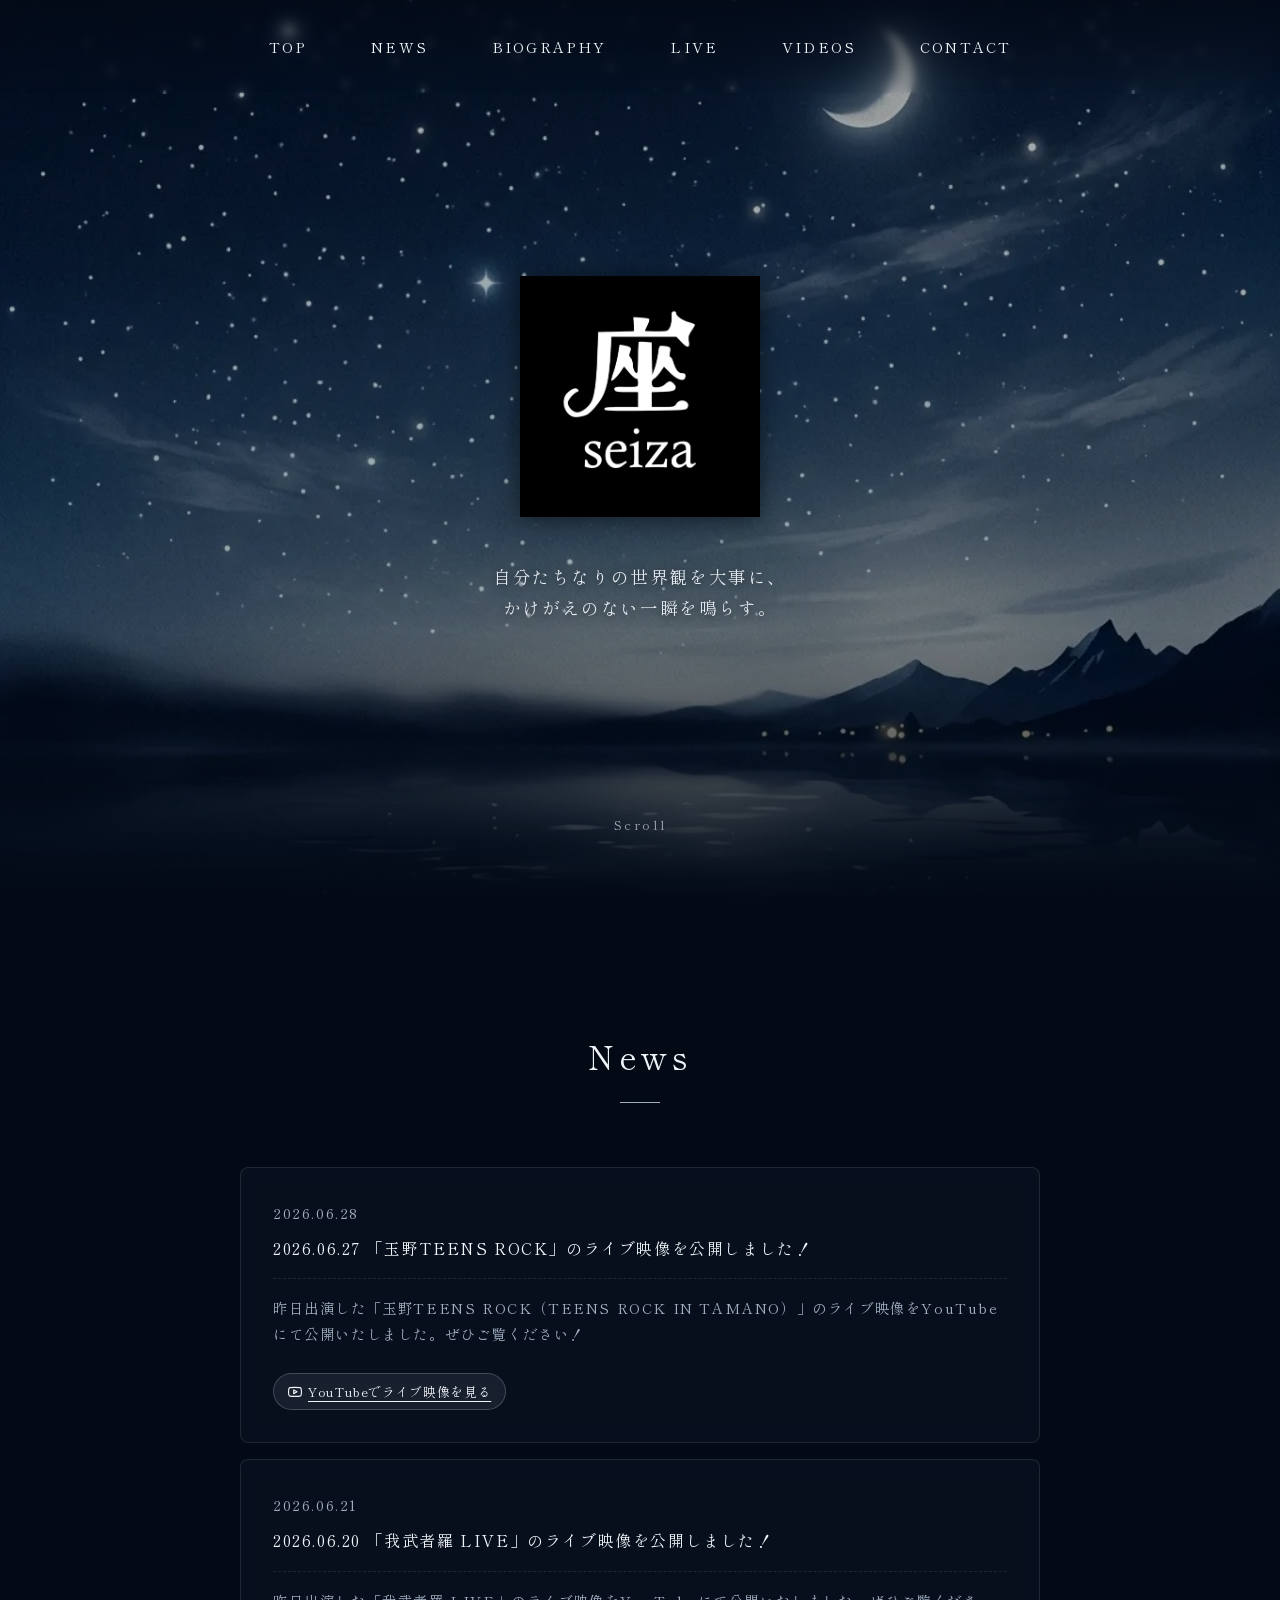
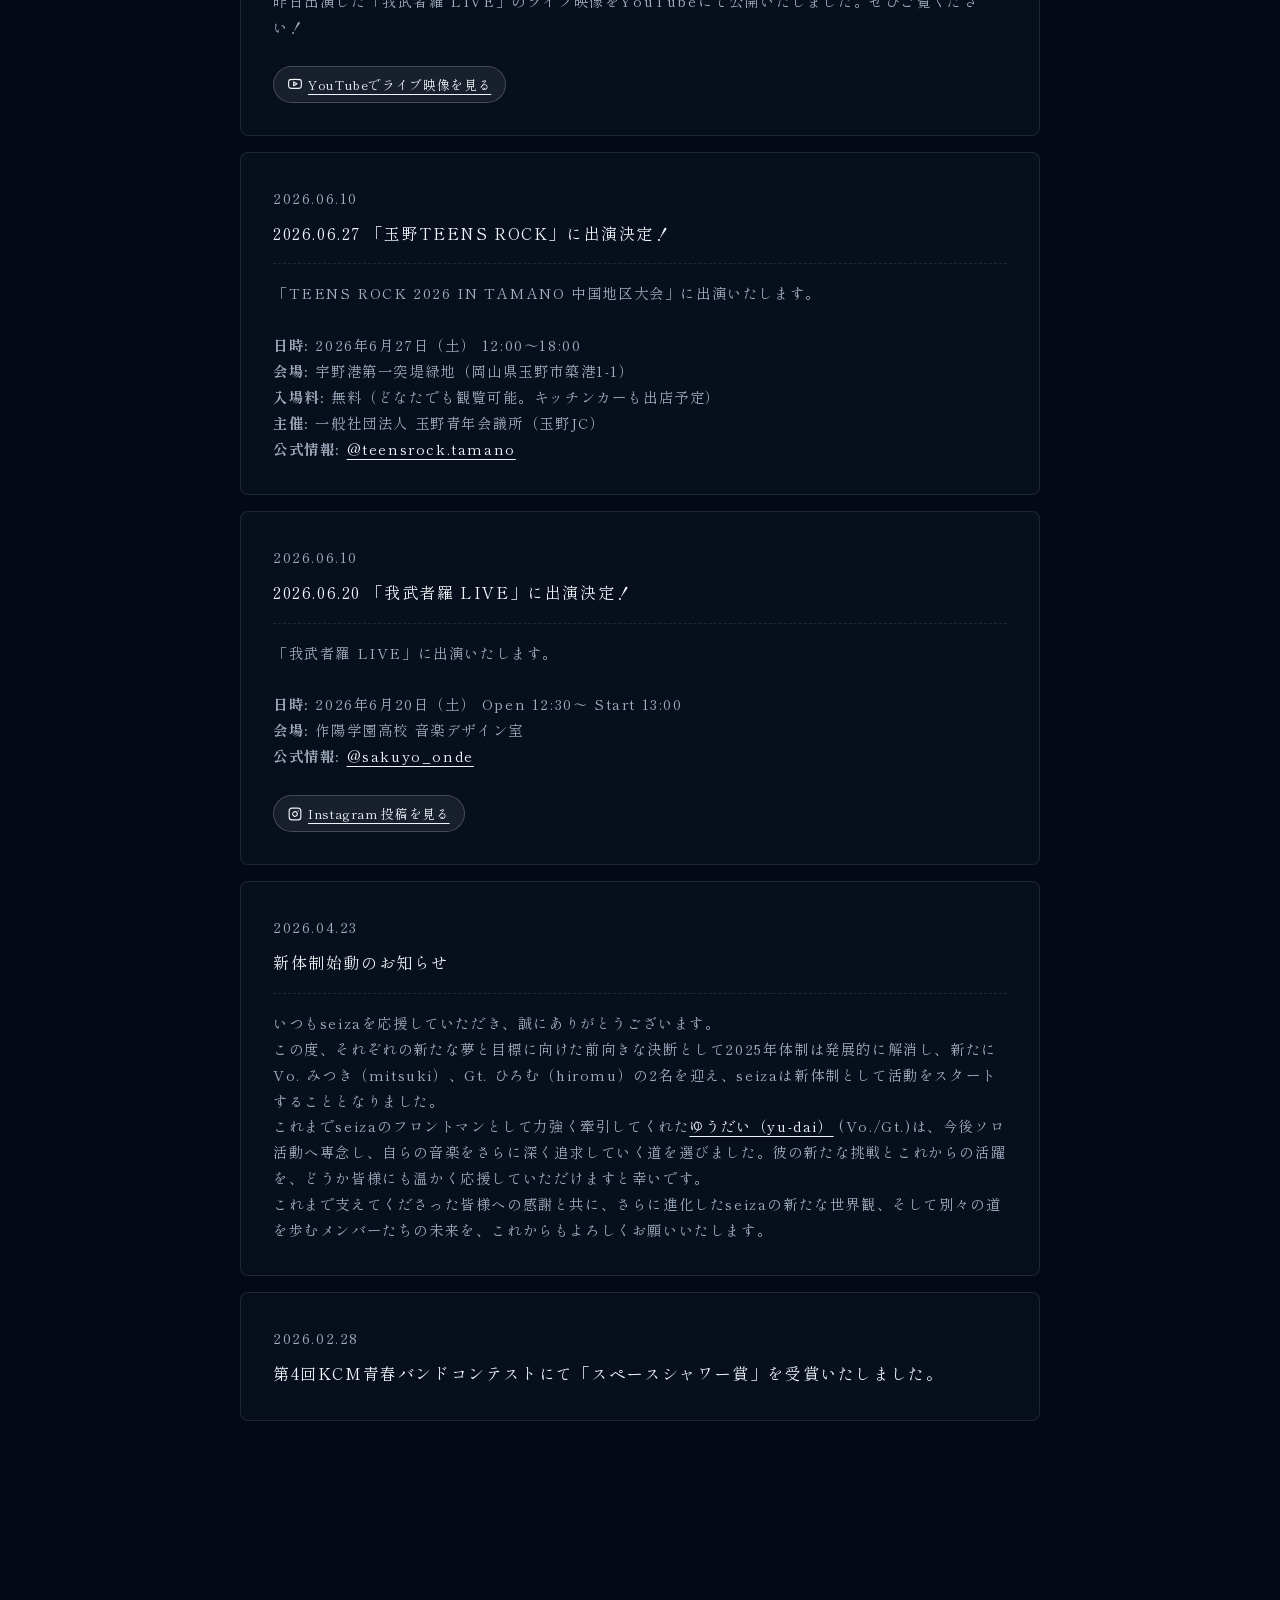
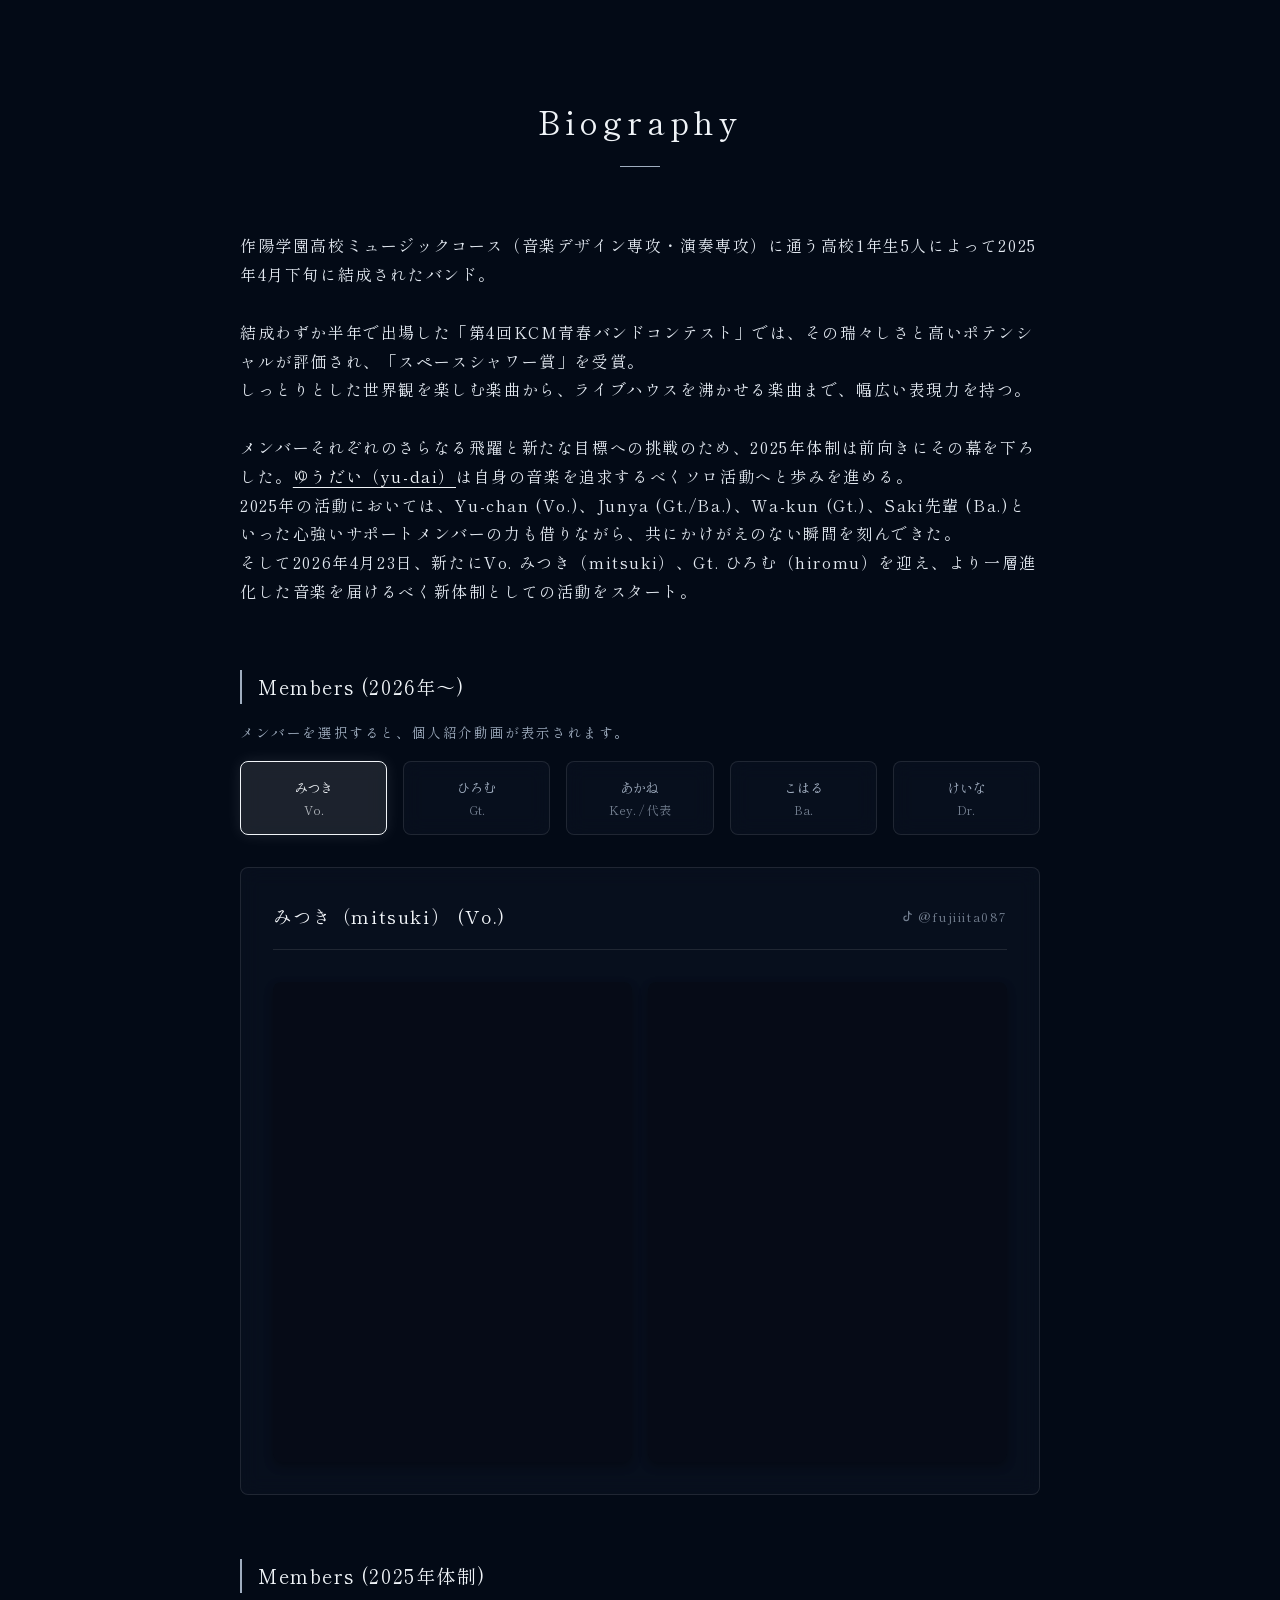
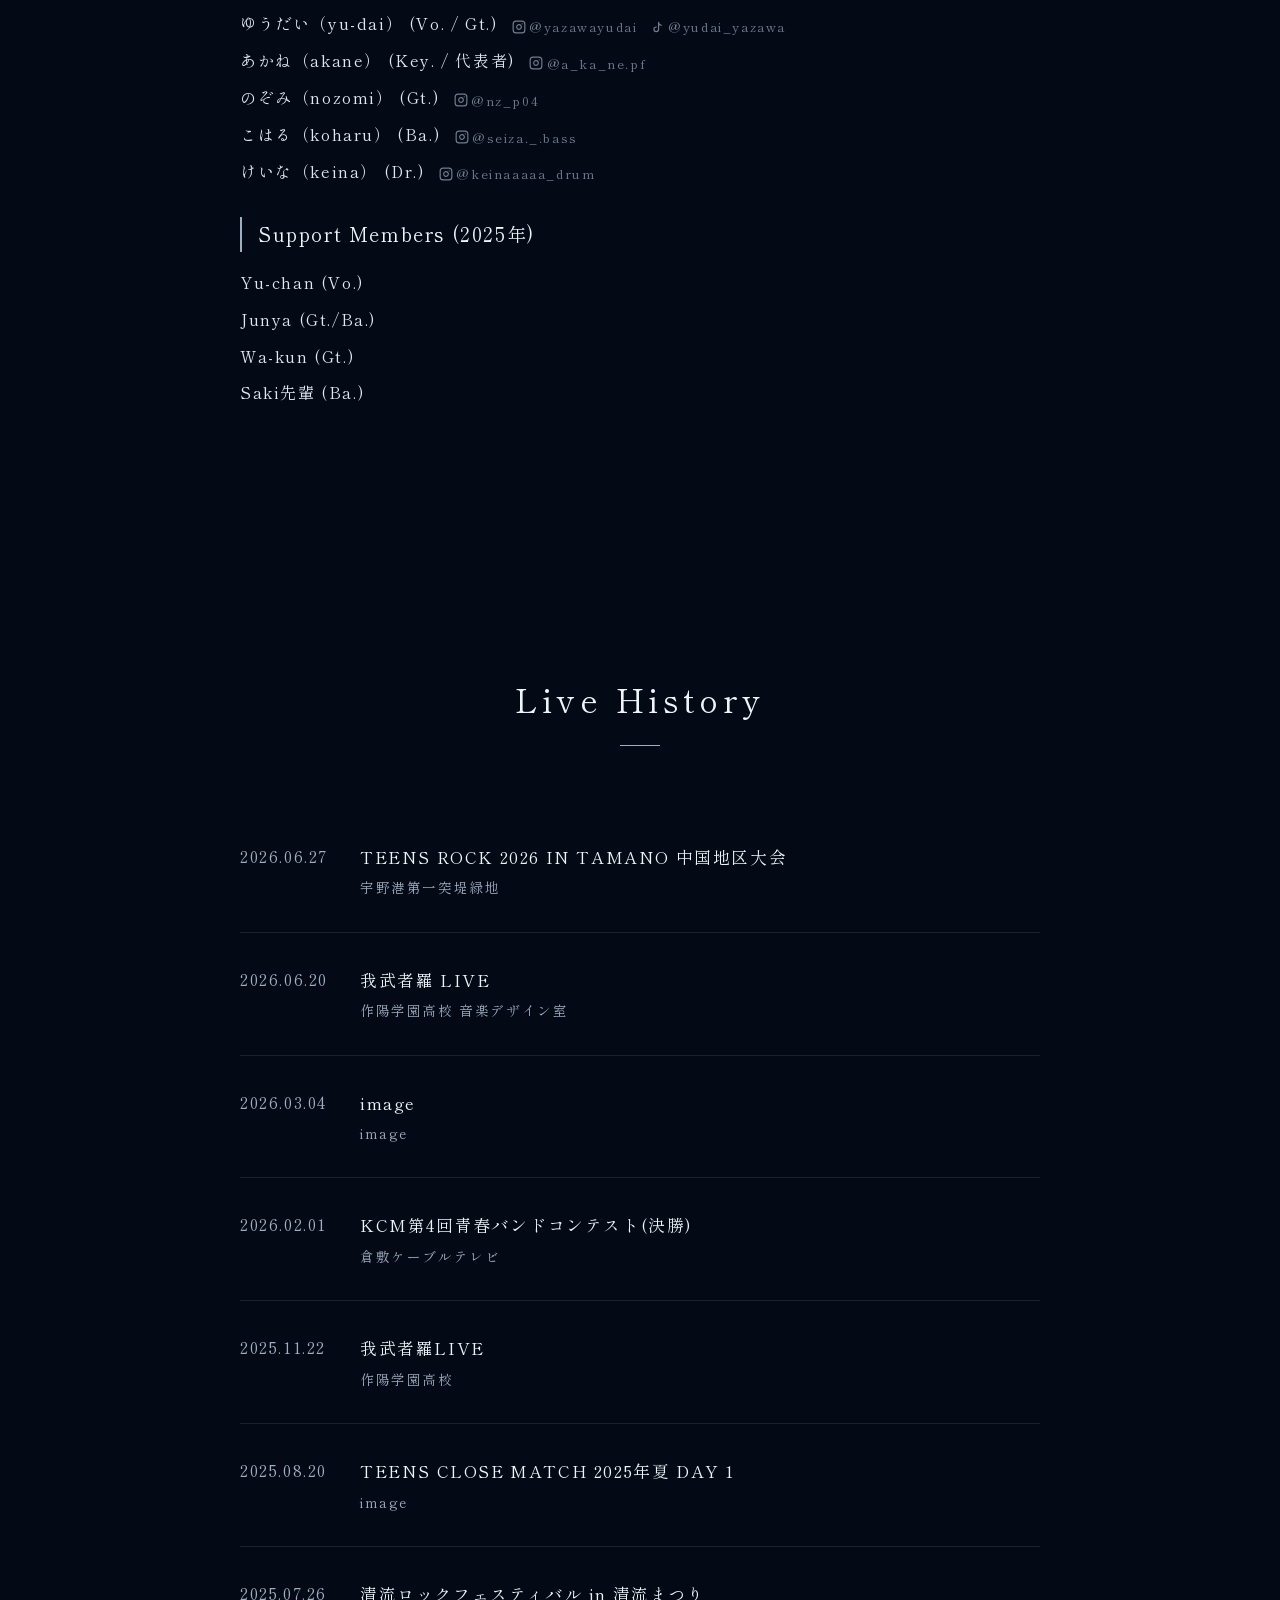
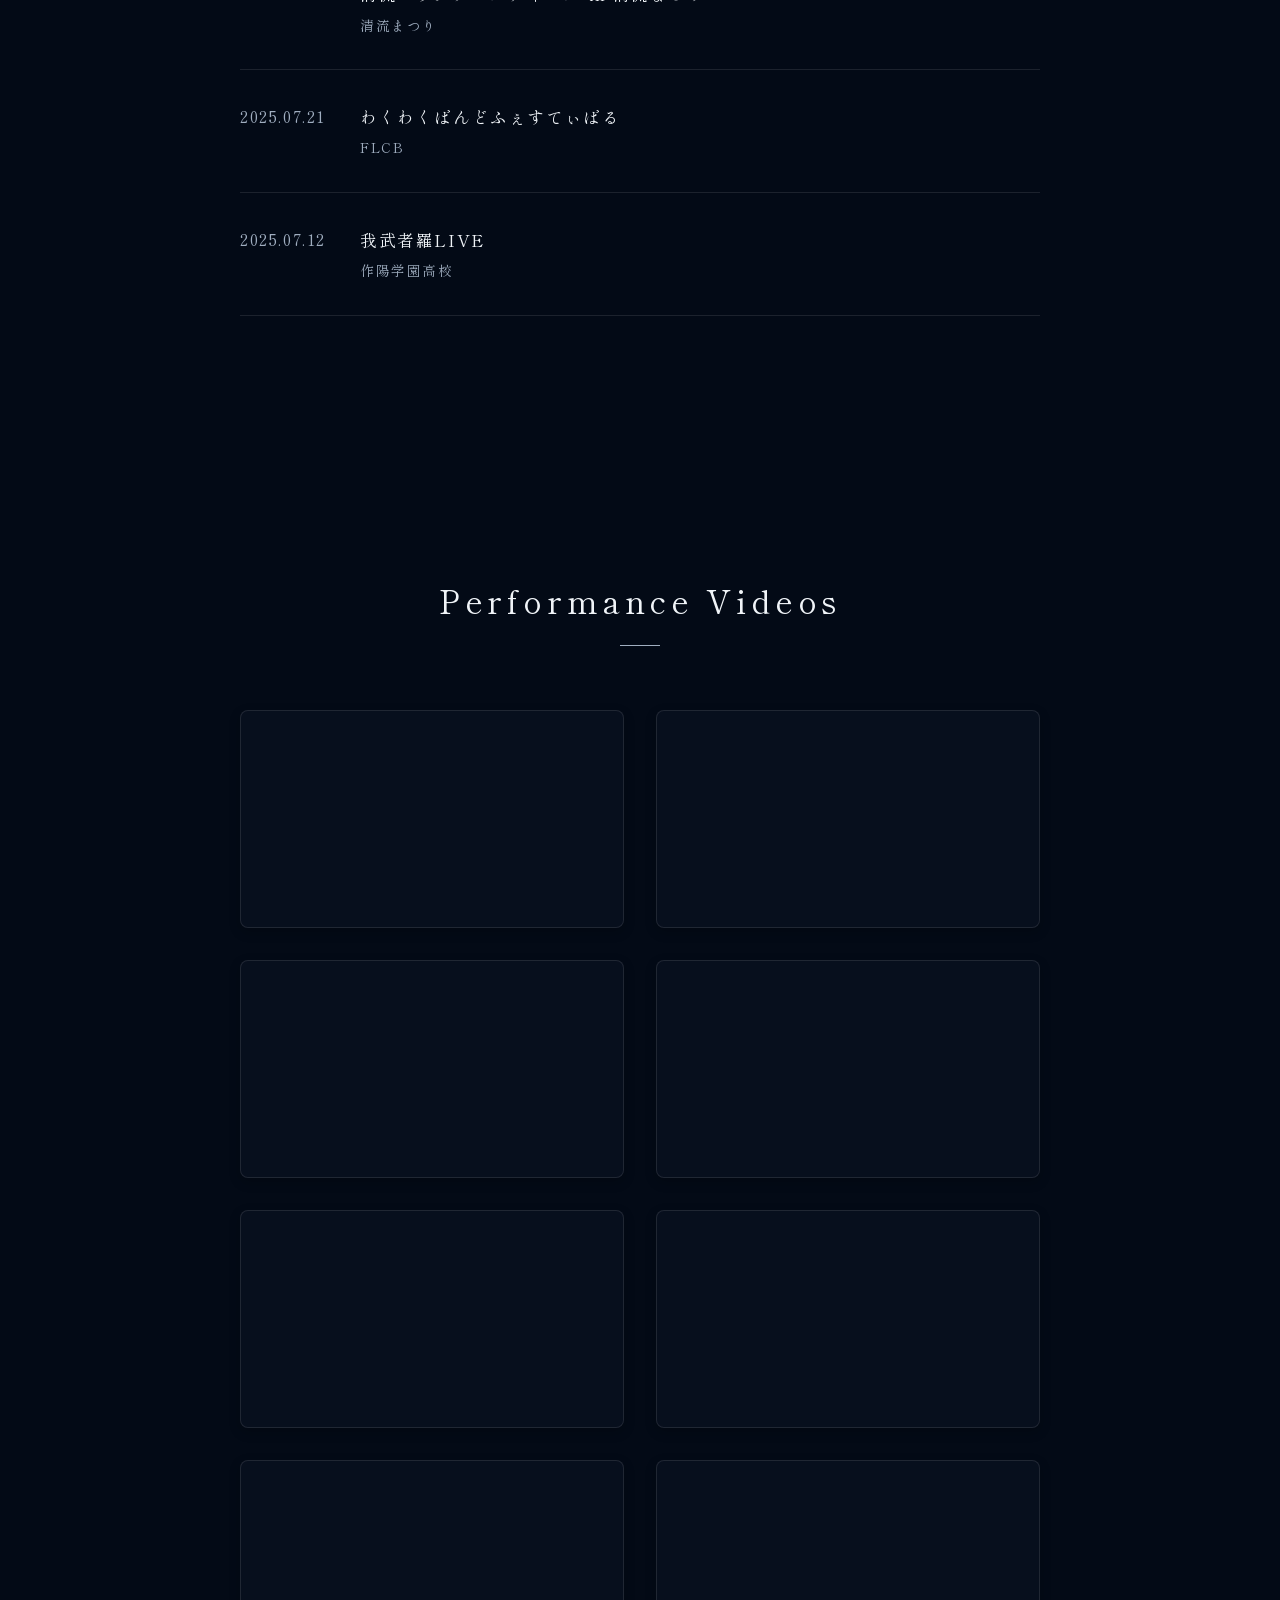
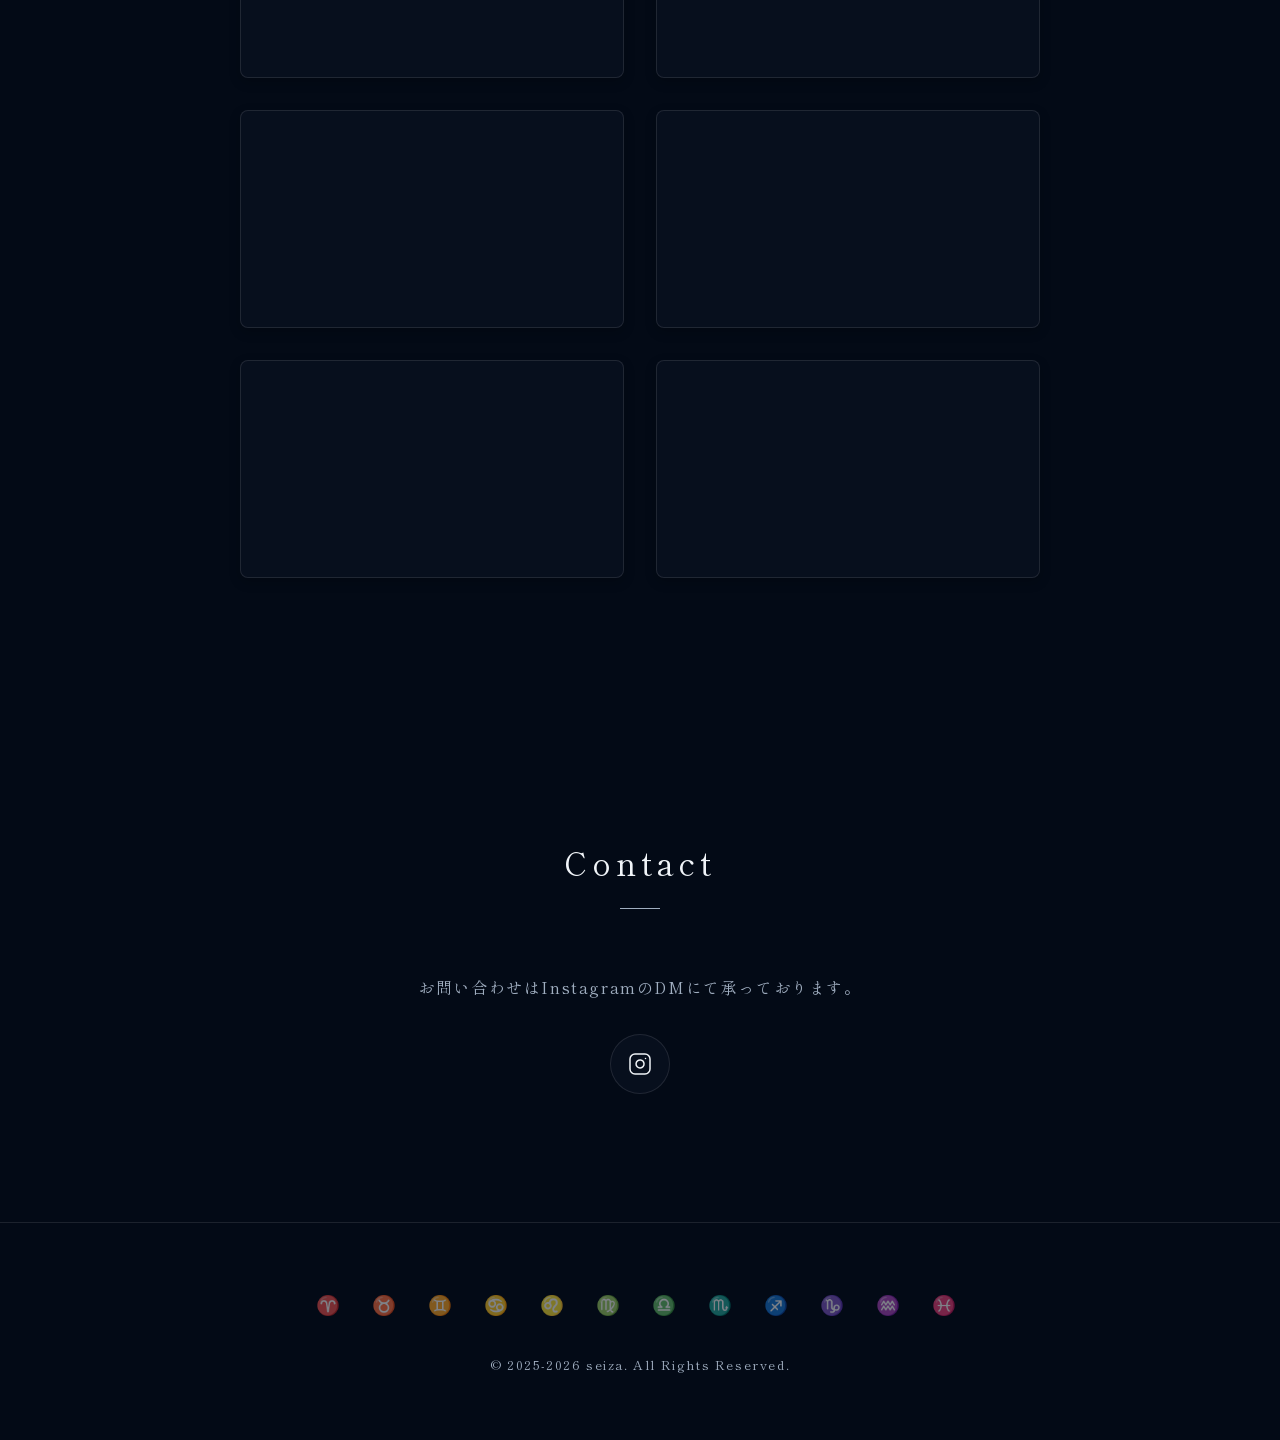
==== index.html @ b4247b39 "member video reduced from 3 to 2" ====
<!DOCTYPE html>
<html lang="ja">

<head>
    <meta charset="UTF-8">
    <meta name="viewport" content="width=device-width, initial-scale=1.0">
    <title>seiza Official Website</title>
    <meta name="description" content="インディーズバンド「seiza」のオフィシャルウェブサイト。「自分たちなりの世界観を大事に、かけがえのない一瞬を鳴らす。」">
    <link rel="canonical" href="https://seiza-official.pages.dev/">

    <!-- OGP -->
    <meta property="og:title" content="seiza Official Website">
    <meta property="og:description" content="インディーズバンド「seiza」のオフィシャルウェブサイト。「自分たちなりの世界観を大事に、かけがえのない一瞬を鳴らす。」">
    <meta property="og:image" content="https://seiza-official.pages.dev/logo.png">
    <meta property="og:url" content="https://seiza-official.pages.dev/">
    <meta property="og:type" content="website">
    <meta property="og:site_name" content="seiza Official Website">

    <!-- Twitter Card -->
    <meta name="twitter:card" content="summary_large_image">
    <meta name="twitter:title" content="seiza Official Website">
    <meta name="twitter:description" content="インディーズバンド「seiza」のオフィシャルウェブサイト。">
    <meta name="twitter:image" content="https://seiza-official.pages.dev/logo.png">

    <!-- Structured Data (JSON-LD) -->
    <script type="application/ld+json">
    {
      "@context": "https://schema.org",
      "@type": "MusicGroup",
      "name": "seiza",
      "description": "作陽学園高校ミュージックコースに通うメンバーによって結成されたバンド。瑞々しさと高いポテンシャルで「自分たちなりの世界観を大事に、かけがえのない一瞬を鳴らす。」",
      "url": "https://seiza-official.pages.dev/",
      "logo": "https://seiza-official.pages.dev/logo.png",
      "genre": ["J-Pop", "Rock"],
      "member": [
        { "@type": "OrganizationRole", "member": { "@type": "Person", "name": "森本 光稀", "sameAs": "https://www.tiktok.com/@fujiiita087" }, "roleName": "Vocals" },
        { "@type": "OrganizationRole", "member": { "@type": "Person", "name": "片山 大夢", "sameAs": ["https://www.instagram.com/hiromu_munmun/", "https://www.tiktok.com/@hiromu_katayama"] }, "roleName": "Guitar" },
        { "@type": "OrganizationRole", "member": { "@type": "Person", "name": "片岡 明音", "sameAs": "https://www.instagram.com/a_ka_ne.pf/" }, "roleName": "Keyboard / Leader" },
        { "@type": "OrganizationRole", "member": { "@type": "Person", "name": "藤岡 心温", "sameAs": "https://www.instagram.com/seiza._.bass/" }, "roleName": "Bass" },
        { "@type": "OrganizationRole", "member": { "@type": "Person", "name": "三村 蛍南", "sameAs": "https://www.instagram.com/keinaaaaa_drum/" }, "roleName": "Drums" }
      ],
      "sameAs": [
        "https://www.instagram.com/seiza._official/"
      ]
    }
    </script>

    <link rel="preconnect" href="https://fonts.googleapis.com">
    <link rel="preconnect" href="https://fonts.gstatic.com" crossorigin>
    <link href="https://fonts.googleapis.com/css2?family=Shippori+Mincho:wght@400;500;600&display=swap"
        rel="stylesheet">
    <link rel="stylesheet" href="style.css">
    <link rel="icon" href="logo.png" type="image/png">
</head>

<body>
    <div class="fixed-bg"></div>
    <header class="header">
        <nav>
            <ul>
                <li><a href="#top">Top</a></li>
                <li><a href="#news">News</a></li>
                <li><a href="#biography">Biography</a></li>
                <li><a href="#live">Live</a></li>
                <li><a href="#videos">Videos</a></li>
                <li><a href="#contact">Contact</a></li>
            </ul>
        </nav>
    </header>

    <main>
        <section id="top" class="hero">
            <div class="hero-bg"></div>
            <div class="hero-content fade-in">
                <h1>
                    <img src="logo.png" alt="seiza logo" class="logo-image">
                </h1>
                <p class="catchphrase">自分たちなりの世界観を大事に、<br>かけがえのない一瞬を鳴らす。</p>
            </div>
            <div class="scroll-indicator">Scroll</div>
        </section>

        <section id="news" class="section">
            <div class="container fade-in">
                <h2 class="section-title">News</h2>
                <ul class="news-list">
                    <li>
                        <time datetime="2026-06-28">2026.06.28</time>
                        <p>2026.06.27 「玉野TEENS ROCK」のライブ映像を公開しました！</p>
                        <div class="news-detail">
                            昨日出演した「玉野TEENS ROCK（TEENS ROCK IN TAMANO）」のライブ映像をYouTubeにて公開いたしました。ぜひご覧ください！<br><br>
                            <a href="https://www.youtube.com/watch?v=fxrosiUBxY8" target="_blank" rel="noopener noreferrer" class="yt-post-link">
                                <svg viewBox="0 0 24 24" fill="none" stroke="currentColor" stroke-width="2" stroke-linecap="round" stroke-linejoin="round" width="14" height="14"><path d="M22.54 6.42a2.78 2.78 0 0 0-1.94-2C18.88 4 12 4 12 4s-6.88 0-8.6.46a2.78 2.78 0 0 0-1.94 2A29 29 0 0 0 1 11.75a29 29 0 0 0 .46 5.33A2.78 2.78 0 0 0 3.4 19c1.72.46 8.6.46 8.6.46s6.88 0 8.6-.46a2.78 2.78 0 0 0 1.94-2 29 29 0 0 0 .46-5.25 29 29 0 0 0-.46-5.33z"></path><polygon points="9.75 15.02 15.5 11.75 9.75 8.48 9.75 15.02"></polygon></svg>
                                YouTubeでライブ映像を見る
                            </a>
                        </div>
                    </li>
                    <li>
                        <time datetime="2026-06-21">2026.06.21</time>
                        <p>2026.06.20 「我武者羅 LIVE」のライブ映像を公開しました！</p>
                        <div class="news-detail">
                            昨日出演した「我武者羅 LIVE」のライブ映像をYouTubeにて公開いたしました。ぜひご覧ください！<br><br>
                            <a href="https://www.youtube.com/watch?v=B4Ocl-1M-_4" target="_blank" rel="noopener noreferrer" class="yt-post-link">
                                <svg viewBox="0 0 24 24" fill="none" stroke="currentColor" stroke-width="2" stroke-linecap="round" stroke-linejoin="round" width="14" height="14"><path d="M22.54 6.42a2.78 2.78 0 0 0-1.94-2C18.88 4 12 4 12 4s-6.88 0-8.6.46a2.78 2.78 0 0 0-1.94 2A29 29 0 0 0 1 11.75a29 29 0 0 0 .46 5.33A2.78 2.78 0 0 0 3.4 19c1.72.46 8.6.46 8.6.46s6.88 0 8.6-.46a2.78 2.78 0 0 0 1.94-2 29 29 0 0 0 .46-5.25 29 29 0 0 0-.46-5.33z"></path><polygon points="9.75 15.02 15.5 11.75 9.75 8.48 9.75 15.02"></polygon></svg>
                                YouTubeでライブ映像を見る
                            </a>
                        </div>
                    </li>
                    <li>
                        <time datetime="2026-06-10">2026.06.10</time>
                        <p>2026.06.27 「玉野TEENS ROCK」に出演決定！</p>
                        <div class="news-detail">
                            「TEENS ROCK 2026 IN TAMANO 中国地区大会」に出演いたします。<br><br>
                            <strong>日時:</strong> 2026年6月27日（土） 12:00～18:00<br>
                            <strong>会場:</strong> 宇野港第一突堤緑地（岡山県玉野市築港1-1）<br>
                            <strong>入場料:</strong> 無料（どなたでも観覧可能。キッチンカーも出店予定）<br>
                            <strong>主催:</strong> 一般社団法人 玉野青年会議所（玉野JC）<br>
                            <strong>公式情報:</strong> <a href="https://www.instagram.com/teensrock.tamano/" target="_blank" rel="noopener noreferrer">@teensrock.tamano</a>
                        </div>
                    </li>
                    <li>
                        <time datetime="2026-06-10">2026.06.10</time>
                        <p>2026.06.20 「我武者羅 LIVE」に出演決定！</p>
                        <div class="news-detail">
                            「我武者羅 LIVE」に出演いたします。<br><br>
                            <strong>日時:</strong> 2026年6月20日（土） Open 12:30〜 Start 13:00<br>
                            <strong>会場:</strong> 作陽学園高校 音楽デザイン室<br>
                            <strong>公式情報:</strong> <a href="https://www.instagram.com/p/DZlZrZUEoRq/?utm_source=ig_web_copy_link&igsh=MzRlODBiNWFlZA==" target="_blank" rel="noopener noreferrer">@sakuyo_onde</a><br><br>
                            <a href="https://www.instagram.com/p/DZlZrZUEoRq/?utm_source=ig_web_copy_link&igsh=MzRlODBiNWFlZA==" target="_blank" rel="noopener noreferrer" class="ig-post-link">
                                <svg viewBox="0 0 24 24" fill="none" stroke="currentColor" stroke-width="2" stroke-linecap="round" stroke-linejoin="round" width="14" height="14"><rect x="2" y="2" width="20" height="20" rx="5" ry="5"></rect><path d="M16 11.37A4 4 0 1 1 12.63 8 4 4 0 0 1 16 11.37z"></path><line x1="17.5" y1="6.5" x2="17.51" y2="6.5"></line></svg>
                                Instagram 投稿を見る
                            </a>
                        </div>
                    </li>
                    <li>
                        <time datetime="2026-04-23">2026.04.23</time>
                        <p>新体制始動のお知らせ</p>
                        <div class="news-detail">
                            いつもseizaを応援していただき、誠にありがとうございます。<br>
                            この度、それぞれの新たな夢と目標に向けた前向きな決断として2025年体制は発展的に解消し、新たにVo. みつき（mitsuki）、Gt.
                            ひろむ（hiromu）の2名を迎え、seizaは新体制として活動をスタートすることとなりました。<br>
                            これまでseizaのフロントマンとして力強く牽引してくれた<a href="https://www.instagram.com/yazawayudai/" target="_blank" rel="noopener noreferrer">ゆうだい（yu-dai）</a>
                            (Vo./Gt.)は、今後ソロ活動へ専念し、自らの音楽をさらに深く追求していく道を選びました。彼の新たな挑戦とこれからの活躍を、どうか皆様にも温かく応援していただけますと幸いです。<br>
                            これまで支えてくださった皆様への感謝と共に、さらに進化したseizaの新たな世界観、そして別々の道を歩むメンバーたちの未来を、これからもよろしくお願いいたします。
                        </div>
                    </li>
                    <li>
                        <time datetime="2026-02-28">2026.02.28</time>
                        <p>第4回KCM青春バンドコンテストにて「スペースシャワー賞」を受賞いたしました。</p>
                    </li>
                </ul>
            </div>
        </section>

        <section id="biography" class="section">
            <div class="container fade-in">
                <h2 class="section-title">Biography</h2>
                <div class="bio-content">
                    <p>
                        作陽学園高校ミュージックコース（音楽デザイン専攻・演奏専攻）に通う高校1年生5人によって2025年4月下旬に結成されたバンド。<br><br>
                        結成わずか半年で出場した「第4回KCM青春バンドコンテスト」では、その瑞々しさと高いポテンシャルが評価され、「スペースシャワー賞」を受賞。<br>
                        しっとりとした世界観を楽しむ楽曲から、ライブハウスを沸かせる楽曲まで、幅広い表現力を持つ。<br><br>
                        メンバーそれぞれのさらなる飛躍と新たな目標への挑戦のため、2025年体制は前向きにその幕を下ろした。<a href="https://www.instagram.com/yazawayudai/" target="_blank" rel="noopener noreferrer">ゆうだい（yu-dai）</a>は自身の音楽を追求するべくソロ活動へと歩みを進める。<br>
                        2025年の活動においては、Yu-chan (Vo.)、Junya (Gt./Ba.)、Wa-kun (Gt.)、Saki先輩
                        (Ba.)といった心強いサポートメンバーの力も借りながら、共にかけがえのない瞬間を刻んできた。<br>
                        そして2026年4月23日、新たにVo. みつき（mitsuki）、Gt. ひろむ（hiromu）を迎え、より一層進化した音楽を届けるべく新体制としての活動をスタート。
                    </p>

                    <h3 class="members-title">Members (2026年〜)</h3>
                    <p style="font-size: 0.85rem; color: var(--color-text-muted); margin-bottom: var(--spacing-sm);">メンバーを選択すると、個人紹介動画が表示されます。</p>
                    
                    <!-- メンバー選択タブ -->
                    <div class="members-tabs">
                        <button class="member-tab-btn active" data-member="mitsuki">
                            みつき
                            <span class="part">Vo.</span>
                        </button>
                        <button class="member-tab-btn" data-member="hiromu">
                            ひろむ
                            <span class="part">Gt.</span>
                        </button>
                        <button class="member-tab-btn" data-member="akane">
                            あかね
                            <span class="part">Key. / 代表</span>
                        </button>
                        <button class="member-tab-btn" data-member="koharu">
                            こはる
                            <span class="part">Ba.</span>
                        </button>
                        <button class="member-tab-btn" data-member="keina">
                            けいな
                            <span class="part">Dr.</span>
                        </button>
                    </div>

                    <!-- メンバー詳細・動画表示エリア -->
                    <div class="member-panes">
                        <!-- みつき (Vo.) -->
                        <div class="member-pane active" id="pane-mitsuki">
                            <div class="member-pane-header">
                                <span class="member-pane-title">みつき（mitsuki） (Vo.)</span>
                                <a href="https://www.tiktok.com/@fujiiita087" target="_blank" rel="noopener noreferrer" class="member-sns"><svg viewBox="0 0 24 24" fill="none" stroke="currentColor" stroke-width="2" stroke-linecap="round" stroke-linejoin="round"><path d="M9 12a4 4 0 1 0 4 4V4a5 5 0 0 0 5 5"></path></svg>@fujiiita087</a>
                            </div>
                            <div class="instagram-videos-grid">
                                <div class="instagram-video-item">
                                    <iframe src="https://www.tiktok.com/embed/v2/7630766469126573332" scrolling="no" allowtransparency="true" allowfullscreen="true" frameborder="0"></iframe>
                                </div>
                                <div class="instagram-video-item">
                                    <iframe src="https://www.tiktok.com/embed/v2/7629682443834051860" scrolling="no" allowtransparency="true" allowfullscreen="true" frameborder="0"></iframe>
                                </div>

                            </div>
                        </div>

                        <!-- ひろむ (Gt.) -->
                        <div class="member-pane" id="pane-hiromu">
                            <div class="member-pane-header">
                                <span class="member-pane-title">ひろむ（hiromu） (Gt.)</span>
                                <div>
                                    <a href="https://www.instagram.com/hiromu_munmun/" target="_blank" rel="noopener noreferrer" class="member-sns"><svg viewBox="0 0 24 24" fill="none" stroke="currentColor" stroke-width="2" stroke-linecap="round" stroke-linejoin="round"><rect x="2" y="2" width="20" height="20" rx="5" ry="5"></rect><path d="M16 11.37A4 4 0 1 1 12.63 8 4 4 0 0 1 16 11.37z"></path><line x1="17.5" y1="6.5" x2="17.51" y2="6.5"></line></svg>@hiromu_munmun</a>
                                    <a href="https://www.tiktok.com/@hiromu_katayama" target="_blank" rel="noopener noreferrer" class="member-sns"><svg viewBox="0 0 24 24" fill="none" stroke="currentColor" stroke-width="2" stroke-linecap="round" stroke-linejoin="round"><path d="M9 12a4 4 0 1 0 4 4V4a5 5 0 0 0 5 5"></path></svg>@hiromu_katayama</a>
                                </div>
                            </div>
                            <div class="instagram-videos-grid">
                                <div class="instagram-video-item">
                                    <iframe src="about:blank" data-src="https://www.tiktok.com/embed/v2/7648530989509070101" scrolling="no" allowtransparency="true" allowfullscreen="true" frameborder="0"></iframe>
                                </div>
                                <div class="instagram-video-item">
                                    <iframe src="about:blank" data-src="https://www.tiktok.com/embed/v2/7636762231572548885" scrolling="no" allowtransparency="true" allowfullscreen="true" frameborder="0"></iframe>
                                </div>

                            </div>
                        </div>

                        <!-- あかね (Key.) -->
                        <div class="member-pane" id="pane-akane">
                            <div class="member-pane-header">
                                <span class="member-pane-title">あかね（akane） (Key. / 代表者)</span>
                                <a href="https://www.instagram.com/a_ka_ne.pf/" target="_blank" rel="noopener noreferrer" class="member-sns"><svg viewBox="0 0 24 24" fill="none" stroke="currentColor" stroke-width="2" stroke-linecap="round" stroke-linejoin="round"><rect x="2" y="2" width="20" height="20" rx="5" ry="5"></rect><path d="M16 11.37A4 4 0 1 1 12.63 8 4 4 0 0 1 16 11.37z"></path><line x1="17.5" y1="6.5" x2="17.51" y2="6.5"></line></svg>@a_ka_ne.pf</a>
                            </div>
                            <div class="instagram-videos-grid">
                                <div class="instagram-video-item">
                                    <iframe src="about:blank" data-src="https://www.instagram.com/p/DXrUnLBklBH/embed/" scrolling="no" allowtransparency="true" allowfullscreen="true" frameborder="0"></iframe>
                                </div>
                                <div class="instagram-video-item">
                                    <iframe src="about:blank" data-src="https://www.instagram.com/p/DXc4bnuEmgg/embed/" scrolling="no" allowtransparency="true" allowfullscreen="true" frameborder="0"></iframe>
                                </div>

                            </div>
                        </div>

                        <!-- こはる (Ba.) -->
                        <div class="member-pane" id="pane-koharu">
                            <div class="member-pane-header">
                                <span class="member-pane-title">こはる（koharu） (Ba.)</span>
                                <a href="https://www.instagram.com/seiza._.bass/" target="_blank" rel="noopener noreferrer" class="member-sns"><svg viewBox="0 0 24 24" fill="none" stroke="currentColor" stroke-width="2" stroke-linecap="round" stroke-linejoin="round"><rect x="2" y="2" width="20" height="20" rx="5" ry="5"></rect><path d="M16 11.37A4 4 0 1 1 12.63 8 4 4 0 0 1 16 11.37z"></path><line x1="17.5" y1="6.5" x2="17.51" y2="6.5"></line></svg>@seiza._.bass</a>
                            </div>
                            <div class="instagram-videos-grid">
                                <div class="instagram-video-item">
                                    <iframe src="about:blank" data-src="https://www.instagram.com/p/DX6q9kMSpL5/embed/" scrolling="no" allowtransparency="true" allowfullscreen="true" frameborder="0"></iframe>
                                </div>
                                <div class="instagram-video-item">
                                    <iframe src="about:blank" data-src="https://www.instagram.com/p/DT2YO3AkuHM/embed/" scrolling="no" allowtransparency="true" allowfullscreen="true" frameborder="0"></iframe>
                                </div>

                            </div>
                        </div>

                        <!-- けいな (Dr.) -->
                        <div class="member-pane" id="pane-keina">
                            <div class="member-pane-header">
                                <span class="member-pane-title">けいな（keina） (Dr.)</span>
                                <a href="https://www.instagram.com/keinaaaaa_drum/" target="_blank" rel="noopener noreferrer" class="member-sns"><svg viewBox="0 0 24 24" fill="none" stroke="currentColor" stroke-width="2" stroke-linecap="round" stroke-linejoin="round"><rect x="2" y="2" width="20" height="20" rx="5" ry="5"></rect><path d="M16 11.37A4 4 0 1 1 12.63 8 4 4 0 0 1 16 11.37z"></path><line x1="17.5" y1="6.5" x2="17.51" y2="6.5"></line></svg>@keinaaaaa_drum</a>
                            </div>
                            <div class="instagram-videos-grid">
                                <div class="instagram-video-item">
                                    <iframe src="about:blank" data-src="https://www.instagram.com/p/DQB7m_Ck1xt/embed/" scrolling="no" allowtransparency="true" allowfullscreen="true" frameborder="0"></iframe>
                                </div>
                            </div>
                        </div>
                    </div>

                    <h3 class="members-title" style="margin-top: 2rem;">Members (2025年体制)</h3>
                    <ul class="members-list">
                        <li>ゆうだい（yu-dai） (Vo. / Gt.) <a href="https://www.instagram.com/yazawayudai/" target="_blank" rel="noopener noreferrer" class="member-sns"><svg viewBox="0 0 24 24" fill="none" stroke="currentColor" stroke-width="2" stroke-linecap="round" stroke-linejoin="round"><rect x="2" y="2" width="20" height="20" rx="5" ry="5"></rect><path d="M16 11.37A4 4 0 1 1 12.63 8 4 4 0 0 1 16 11.37z"></path><line x1="17.5" y1="6.5" x2="17.51" y2="6.5"></line></svg>@yazawayudai</a> <a href="https://www.tiktok.com/@yudai_yazawa" target="_blank" rel="noopener noreferrer" class="member-sns"><svg viewBox="0 0 24 24" fill="none" stroke="currentColor" stroke-width="2" stroke-linecap="round" stroke-linejoin="round"><path d="M9 12a4 4 0 1 0 4 4V4a5 5 0 0 0 5 5"></path></svg>@yudai_yazawa</a></li>
                        <li>あかね（akane） (Key. / 代表者) <a href="https://www.instagram.com/a_ka_ne.pf/" target="_blank" rel="noopener noreferrer" class="member-sns"><svg viewBox="0 0 24 24" fill="none" stroke="currentColor" stroke-width="2" stroke-linecap="round" stroke-linejoin="round"><rect x="2" y="2" width="20" height="20" rx="5" ry="5"></rect><path d="M16 11.37A4 4 0 1 1 12.63 8 4 4 0 0 1 16 11.37z"></path><line x1="17.5" y1="6.5" x2="17.51" y2="6.5"></line></svg>@a_ka_ne.pf</a></li>
                        <li>のぞみ（nozomi） (Gt.) <a href="https://www.instagram.com/nz_p04/" target="_blank" rel="noopener noreferrer" class="member-sns"><svg viewBox="0 0 24 24" fill="none" stroke="currentColor" stroke-width="2" stroke-linecap="round" stroke-linejoin="round"><rect x="2" y="2" width="20" height="20" rx="5" ry="5"></rect><path d="M16 11.37A4 4 0 1 1 12.63 8 4 4 0 0 1 16 11.37z"></path><line x1="17.5" y1="6.5" x2="17.51" y2="6.5"></line></svg>@nz_p04</a></li>
                        <li>こはる（koharu） (Ba.) <a href="https://www.instagram.com/seiza._.bass/" target="_blank" rel="noopener noreferrer" class="member-sns"><svg viewBox="0 0 24 24" fill="none" stroke="currentColor" stroke-width="2" stroke-linecap="round" stroke-linejoin="round"><rect x="2" y="2" width="20" height="20" rx="5" ry="5"></rect><path d="M16 11.37A4 4 0 1 1 12.63 8 4 4 0 0 1 16 11.37z"></path><line x1="17.5" y1="6.5" x2="17.51" y2="6.5"></line></svg>@seiza._.bass</a></li>
                        <li>けいな（keina） (Dr.) <a href="https://www.instagram.com/keinaaaaa_drum/" target="_blank" rel="noopener noreferrer" class="member-sns"><svg viewBox="0 0 24 24" fill="none" stroke="currentColor" stroke-width="2" stroke-linecap="round" stroke-linejoin="round"><rect x="2" y="2" width="20" height="20" rx="5" ry="5"></rect><path d="M16 11.37A4 4 0 1 1 12.63 8 4 4 0 0 1 16 11.37z"></path><line x1="17.5" y1="6.5" x2="17.51" y2="6.5"></line></svg>@keinaaaaa_drum</a></li>
                    </ul>

                    <h3 class="members-title" style="margin-top: 2rem;">Support Members (2025年)</h3>
                    <ul class="members-list">
                        <li>Yu-chan (Vo.)</li>
                        <li>Junya (Gt./Ba.)</li>
                        <li>Wa-kun (Gt.)</li>
                        <li>Saki先輩 (Ba.)</li>
                    </ul>
                </div>
            </div>
        </section>

        <section id="live" class="section">
            <div class="container fade-in">
                <h2 class="section-title">Live History</h2>
                <ul class="live-list">
                    <li>
                        <div class="live-date">2026.06.27</div>
                        <div class="live-info">
                            <div class="live-title">TEENS ROCK 2026 IN TAMANO 中国地区大会</div>
                            <div class="live-description">宇野港第一突堤緑地</div>
                        </div>
                    </li>
                    <li>
                        <div class="live-date">2026.06.20</div>
                        <div class="live-info">
                            <div class="live-title">我武者羅 LIVE</div>
                            <div class="live-description">作陽学園高校 音楽デザイン室</div>
                        </div>
                    </li>
                    <li>
                        <div class="live-date">2026.03.04</div>
                        <div class="live-info">
                            <div class="live-title">image</div>
                            <div class="live-description">image</div>
                        </div>
                    </li>
                    <li>
                        <div class="live-date">2026.02.01</div>
                        <div class="live-info">
                            <div class="live-title">KCM第4回青春バンドコンテスト(決勝)</div>
                            <div class="live-description">倉敷ケーブルテレビ</div>
                        </div>
                    </li>
                    <li>
                        <div class="live-date">2025.11.22</div>
                        <div class="live-info">
                            <div class="live-title">我武者羅LIVE</div>
                            <div class="live-description">作陽学園高校</div>
                        </div>
                    </li>
                    <li>
                        <div class="live-date">2025.08.20</div>
                        <div class="live-info">
                            <div class="live-title">TEENS CLOSE MATCH 2025年夏 DAY 1</div>
                            <div class="live-description">image</div>
                        </div>
                    </li>
                    <li>
                        <div class="live-date">2025.07.26</div>
                        <div class="live-info">
                            <div class="live-title">清流ロックフェスティバル in 清流まつり</div>
                            <div class="live-description">清流まつり</div>
                        </div>
                    </li>
                    <li>
                        <div class="live-date">2025.07.21</div>
                        <div class="live-info">
                            <div class="live-title">わくわくばんどふぇすてぃばる</div>
                            <div class="live-description">FLCB</div>
                        </div>
                    </li>
                    <li>
                        <div class="live-date">2025.07.12</div>
                        <div class="live-info">
                            <div class="live-title">我武者羅LIVE</div>
                            <div class="live-description">作陽学園高校</div>
                        </div>
                    </li>
                </ul>
            </div>
        </section>

        <section id="videos" class="section">
            <div class="container fade-in">
                <h2 class="section-title">Performance Videos</h2>
                <div class="video-grid">
                    <div class="video-wrapper"><iframe src="https://www.youtube.com/embed/fxrosiUBxY8"
                            title="YouTube video player" frameborder="0"
                            allow="accelerometer; autoplay; clipboard-write; encrypted-media; gyroscope; picture-in-picture; web-share"
                            allowfullscreen></iframe></div>
                    <div class="video-wrapper"><iframe src="https://www.youtube.com/embed/B4Ocl-1M-_4"
                            title="YouTube video player" frameborder="0"
                            allow="accelerometer; autoplay; clipboard-write; encrypted-media; gyroscope; picture-in-picture; web-share"
                            allowfullscreen></iframe></div>
                    <div class="video-wrapper"><iframe src="https://www.youtube.com/embed/lWPsFKqdSz4"
                            title="YouTube video player" frameborder="0"
                            allow="accelerometer; autoplay; clipboard-write; encrypted-media; gyroscope; picture-in-picture; web-share"
                            allowfullscreen></iframe></div>
                    <div class="video-wrapper"><iframe src="https://www.youtube.com/embed/8JQwOiUO1Ys"
                            title="YouTube video player" frameborder="0"
                            allow="accelerometer; autoplay; clipboard-write; encrypted-media; gyroscope; picture-in-picture; web-share"
                            allowfullscreen></iframe></div>
                    <div class="video-wrapper"><iframe src="https://www.youtube.com/embed/Flq7sFA3u4E"
                            title="YouTube video player" frameborder="0"
                            allow="accelerometer; autoplay; clipboard-write; encrypted-media; gyroscope; picture-in-picture; web-share"
                            allowfullscreen></iframe></div>
                    <div class="video-wrapper"><iframe src="https://www.youtube.com/embed/7QaFYSrmAPQ"
                            title="YouTube video player" frameborder="0"
                            allow="accelerometer; autoplay; clipboard-write; encrypted-media; gyroscope; picture-in-picture; web-share"
                            allowfullscreen></iframe></div>
                    <div class="video-wrapper"><iframe src="https://www.youtube.com/embed/iz98Ai_HLBA"
                            title="YouTube video player" frameborder="0"
                            allow="accelerometer; autoplay; clipboard-write; encrypted-media; gyroscope; picture-in-picture; web-share"
                            allowfullscreen></iframe></div>
                    <div class="video-wrapper"><iframe src="https://www.youtube.com/embed/VIWcD3iXuMU"
                            title="YouTube video player" frameborder="0"
                            allow="accelerometer; autoplay; clipboard-write; encrypted-media; gyroscope; picture-in-picture; web-share"
                            allowfullscreen></iframe></div>
                    <div class="video-wrapper"><iframe src="https://www.youtube.com/embed/URrYErilSCw"
                            title="YouTube video player" frameborder="0"
                            allow="accelerometer; autoplay; clipboard-write; encrypted-media; gyroscope; picture-in-picture; web-share"
                            allowfullscreen></iframe></div>
                    <div class="video-wrapper"><iframe src="https://www.youtube.com/embed/-nda8E3nIoE"
                            title="YouTube video player" frameborder="0"
                            allow="accelerometer; autoplay; clipboard-write; encrypted-media; gyroscope; picture-in-picture; web-share"
                            allowfullscreen></iframe></div>
                    <div class="video-wrapper"><iframe src="https://www.youtube.com/embed/l7RstTTERI0"
                            title="YouTube video player" frameborder="0"
                            allow="accelerometer; autoplay; clipboard-write; encrypted-media; gyroscope; picture-in-picture; web-share"
                            allowfullscreen></iframe></div>
                    <div class="video-wrapper"><iframe src="https://www.youtube.com/embed/dDuUPUArfxw"
                            title="YouTube video player" frameborder="0"
                            allow="accelerometer; autoplay; clipboard-write; encrypted-media; gyroscope; picture-in-picture; web-share"
                            allowfullscreen></iframe></div>
                </div>
            </div>
        </section>

        <section id="contact" class="section">
            <div class="container fade-in text-center">
                <h2 class="section-title">Contact</h2>
                <p class="contact-desc">お問い合わせはInstagramのDMにて承っております。</p>
                <div class="contact-links">
                    <a href="https://www.instagram.com/seiza._official/" target="_blank" rel="noopener noreferrer"
                        class="contact-icon" aria-label="Instagram">
                        <svg viewBox="0 0 24 24" fill="none" stroke="currentColor" stroke-width="1.5"
                            stroke-linecap="round" stroke-linejoin="round">
                            <rect x="2" y="2" width="20" height="20" rx="5" ry="5"></rect>
                            <path d="M16 11.37A4 4 0 1 1 12.63 8 4 4 0 0 1 16 11.37z"></path>
                            <line x1="17.5" y1="6.5" x2="17.51" y2="6.5"></line>
                        </svg>
                    </a>
                </div>
            </div>
        </section>
    </main>

    <footer class="footer">
        <div class="zodiac-symbols">
            <span>♈</span><span>♉</span><span>♊</span><span>♋</span><span>♌</span><span>♍</span><span>♎</span><span>♏</span><span>♐</span><span>♑</span><span>♒</span><span>♓</span>
        </div>
        <p>&copy; 2025-2026 seiza. All Rights Reserved.</p>
    </footer>

    <script src="script.js"></script>
    <script async src="//www.instagram.com/embed.js"></script>
    <!-- Cloudflare Web Analytics --><script defer src='https://static.cloudflareinsights.com/beacon.min.js' data-cf-beacon='{"token": "f7e733e6d6b141b2a7a8ec8f88d22e6f"}'></script><!-- End Cloudflare Web Analytics -->
</body>

</html>
---- style.css ----
:root {
    --color-bg: #030a16;
    --color-text: #f0f4f8;
    --color-text-muted: #a0aec0;
    --color-accent: #e2e8f0;
    --color-glass: rgba(15, 23, 42, 0.4);
    --color-glass-border: rgba(255, 255, 255, 0.1);
    
    --font-mincho: 'Shippori Mincho', serif;
    --spacing-xs: 0.5rem;
    --spacing-sm: 1rem;
    --spacing-md: 2rem;
    --spacing-lg: 4rem;
    --spacing-xl: 8rem;
}

* {
    margin: 0;
    padding: 0;
    box-sizing: border-box;
}

html {
    scroll-behavior: smooth;
    font-size: 16px;
}

body {
    background-color: var(--color-bg);
    color: var(--color-text);
    font-family: var(--font-mincho);
    line-height: 1.8;
    letter-spacing: 0.1em;
    overflow-x: hidden;
}

.fixed-bg {
    position: fixed;
    top: 0;
    left: 0;
    width: 100%;
    height: 100vh;
    background-image: url('bg.webp');
    background-size: cover;
    background-position: center;
    z-index: -2;
    opacity: 0.15; /* Subtle background */
    pointer-events: none;
}

a {
    color: inherit;
    text-decoration: none;
    transition: opacity 0.3s ease;
}

a:hover {
    opacity: 0.7;
}

ul {
    list-style: none;
}

.text-center {
    text-align: center;
}

/* Header */
.header {
    position: fixed;
    top: 0;
    left: 0;
    width: 100%;
    padding: var(--spacing-md);
    z-index: 100;
    background: linear-gradient(to bottom, rgba(3, 10, 22, 0.8) 0%, rgba(3, 10, 22, 0) 100%);
    backdrop-filter: blur(4px);
    -webkit-backdrop-filter: blur(4px);
}

.header nav ul {
    display: flex;
    justify-content: center;
    gap: var(--spacing-lg);
}

.header nav a {
    font-size: 0.9rem;
    letter-spacing: 0.15em;
    text-transform: uppercase;
}

/* Hero Section */
.hero {
    position: relative;
    height: 100vh;
    display: flex;
    align-items: center;
    justify-content: center;
    overflow: hidden;
}

.hero-bg {
    position: absolute;
    top: 0;
    left: 0;
    width: 100%;
    height: 100%;
    background-color: var(--color-bg);
    background-image: url('bg.webp');
    background-size: cover;
    background-position: center;
    z-index: -1;
    opacity: 0.6;
}

@media (min-width: 1025px) {
    .hero-bg {
        background-attachment: fixed;
    }
}

.hero::after {
    content: '';
    position: absolute;
    bottom: 0;
    left: 0;
    width: 100%;
    height: 30%;
    background: linear-gradient(to top, var(--color-bg) 0%, rgba(3, 10, 22, 0) 100%);
    z-index: 0;
}

.hero-content {
    text-align: center;
    z-index: 1;
}

.logo {
    font-size: 4rem;
    font-weight: 400;
    letter-spacing: 0.2em;
    margin-bottom: var(--spacing-md);
    text-shadow: 0 4px 12px rgba(0, 0, 0, 0.5);
}

.logo-image {
    max-width: 300px;
    width: 80%;
    margin-bottom: var(--spacing-md);
    filter: drop-shadow(0 4px 12px rgba(0, 0, 0, 0.5));
}

.catchphrase {
    font-size: 1.1rem;
    color: var(--color-accent);
    text-shadow: 0 2px 8px rgba(0, 0, 0, 0.5);
}

.scroll-indicator {
    position: absolute;
    bottom: var(--spacing-lg);
    left: 50%;
    transform: translateX(-50%);
    font-size: 0.8rem;
    letter-spacing: 0.2em;
    animation: bounce 2s infinite;
    opacity: 0.6;
    z-index: 1;
}

@keyframes bounce {
    0%, 20%, 50%, 80%, 100% { transform: translateY(0) translateX(-50%); }
    40% { transform: translateY(-10px) translateX(-50%); }
    60% { transform: translateY(-5px) translateX(-50%); }
}

/* General Sections */
.section {
    padding: var(--spacing-xl) var(--spacing-md);
    min-height: 50vh;
    display: flex;
    align-items: center;
}

.container {
    max-width: 800px;
    margin: 0 auto;
    width: 100%;
}

.section-title {
    font-size: 2rem;
    font-weight: 400;
    letter-spacing: 0.15em;
    margin-bottom: var(--spacing-lg);
    text-align: center;
    position: relative;
}

.section-title::after {
    content: '';
    display: block;
    width: 40px;
    height: 1px;
    background-color: var(--color-text-muted);
    margin: var(--spacing-sm) auto 0;
}

/* News Section */
.news-list li {
    background: var(--color-glass);
    border: 1px solid var(--color-glass-border);
    border-radius: 8px;
    padding: var(--spacing-md);
    margin-bottom: var(--spacing-sm);
    backdrop-filter: blur(10px);
    -webkit-backdrop-filter: blur(10px);
    transition: transform 0.3s ease, background 0.3s ease;
}

.news-list li:hover {
    transform: translateY(-2px);
    background: rgba(15, 23, 42, 0.6);
}

.news-list time {
    font-size: 0.9rem;
    color: var(--color-text-muted);
    display: block;
    margin-bottom: var(--spacing-xs);
}

.news-detail {
    margin-top: var(--spacing-sm);
    font-size: 0.9rem;
    color: var(--color-text-muted);
    border-top: 1px dashed rgba(255,255,255,0.1);
    padding-top: var(--spacing-sm);
}

.news-detail a {
    text-decoration: underline;
    text-underline-offset: 4px;
    color: var(--color-text);
}

.news-detail a:hover {
    color: var(--color-text-muted);
}

/* Biography Section */
.bio-content p {
    margin-bottom: var(--spacing-md);
    color: var(--color-accent);
}

.bio-content p a {
    text-decoration: underline;
    text-underline-offset: 4px;
    color: var(--color-text);
}

.bio-content p a:hover {
    color: var(--color-text-muted);
}

.members-title {
    font-size: 1.2rem;
    font-weight: 400;
    margin-bottom: var(--spacing-sm);
    margin-top: var(--spacing-lg);
    border-left: 2px solid var(--color-text-muted);
    padding-left: var(--spacing-sm);
}

.members-list li {
    margin-bottom: var(--spacing-xs);
    color: var(--color-accent);
}

/* Live Section */
.live-list li {
    display: flex;
    border-bottom: 1px solid var(--color-glass-border);
    padding: var(--spacing-md) 0;
}

.live-date {
    width: 120px;
    flex-shrink: 0;
    color: var(--color-text-muted);
}

.live-info {
    flex-grow: 1;
}

.live-title {
    font-size: 1.05rem;
    color: var(--color-text);
    margin-bottom: 0.2rem;
}

.live-description {
    font-size: 0.85rem;
    color: var(--color-text-muted);
}

/* Video Section */
.video-grid {
    display: grid;
    grid-template-columns: repeat(auto-fit, minmax(300px, 1fr));
    gap: var(--spacing-md);
    margin-top: var(--spacing-lg);
}

.video-wrapper {
    position: relative;
    padding-bottom: 56.25%; /* 16:9 Aspect Ratio */
    height: 0;
    overflow: hidden;
    background: var(--color-glass);
    border: 1px solid var(--color-glass-border);
    border-radius: 8px;
    box-shadow: 0 4px 12px rgba(0, 0, 0, 0.2);
}

.video-wrapper iframe {
    position: absolute;
    top: 0;
    left: 0;
    width: 100%;
    height: 100%;
}

/* Contact Section */
.contact-desc {
    margin-bottom: var(--spacing-md);
    color: var(--color-text-muted);
}

.contact-links {
    display: flex;
    justify-content: center;
    gap: var(--spacing-md);
}

.contact-icon {
    display: inline-flex;
    align-items: center;
    justify-content: center;
    width: 60px;
    height: 60px;
    border-radius: 50%;
    background: var(--color-glass);
    border: 1px solid var(--color-glass-border);
    transition: all 0.3s ease;
}

.contact-icon svg {
    width: 24px;
    height: 24px;
}

.contact-icon:hover {
    background: var(--color-text);
    color: var(--color-bg);
    transform: translateY(-5px);
}

/* Footer */
.footer {
    text-align: center;
    padding: var(--spacing-lg) var(--spacing-md);
    font-size: 0.8rem;
    color: var(--color-text-muted);
    border-top: 1px solid var(--color-glass-border);
}

.zodiac-symbols {
    display: flex;
    justify-content: center;
    gap: 1.5rem;
    margin-bottom: var(--spacing-md);
    font-size: 1.2rem;
    opacity: 0.5;
    letter-spacing: 0.5rem;
}

.zodiac-symbols span {
    transition: transform 0.3s ease, opacity 0.3s ease;
    cursor: default;
}

.zodiac-symbols span:hover {
    transform: scale(1.2);
    opacity: 1;
    color: var(--color-text);
}

/* Animations */
.fade-in {
    opacity: 0;
    transform: translateY(30px);
    transition: opacity 1s ease, transform 1s ease;
}

.fade-in.visible {
    opacity: 1;
    transform: translateY(0);
}

/* Responsive */
@media (max-width: 768px) {
    .header nav ul {
        gap: var(--spacing-sm);
    }
    
    .header nav a {
        font-size: 0.8rem;
    }
    
    .logo {
        font-size: 3rem;
    }
    
    .catchphrase {
        font-size: 0.9rem;
    }
    
    .live-list li {
        flex-direction: column;
    }
    
    .live-date {
        margin-bottom: var(--spacing-xs);
    }
}

/* Member SNS Link Styles */
.member-sns {
    font-size: 0.8rem;
    color: var(--color-text-muted);
    margin-left: 0.5rem;
    display: inline-flex;
    align-items: center;
    gap: 0.2rem;
    opacity: 0.7;
    transition: opacity 0.3s ease, color 0.3s ease;
    vertical-align: middle;
}

.member-sns:hover {
    color: var(--color-text);
    opacity: 1;
}

.member-sns svg {
    width: 14px;
    height: 14px;
    stroke: currentColor;
    fill: none;
}

/* Instagram & YouTube post link button */
.ig-post-link,
.yt-post-link {
    display: inline-flex;
    align-items: center;
    gap: 6px;
    padding: 6px 14px;
    border: 1px solid rgba(255, 255, 255, 0.2);
    border-radius: 20px;
    background: rgba(255, 255, 255, 0.06);
    color: var(--color-text-muted);
    font-size: 0.8rem;
    text-decoration: none;
    letter-spacing: 0.05em;
    transition: background 0.3s ease, color 0.3s ease, border-color 0.3s ease;
    backdrop-filter: blur(4px);
}

.ig-post-link svg,
.yt-post-link svg {
    flex-shrink: 0;
    stroke: currentColor;
    fill: none;
}

.ig-post-link:hover,
.yt-post-link:hover {
    background: rgba(193, 150, 235, 0.15);
    border-color: rgba(193, 150, 235, 0.4);
    color: var(--color-text);
}

/* Interactive Member Section Styles */
.members-tabs {
    display: grid;
    grid-template-columns: repeat(auto-fit, minmax(130px, 1fr));
    gap: var(--spacing-sm);
    margin-top: var(--spacing-sm);
    margin-bottom: var(--spacing-md);
}

.member-tab-btn {
    background: var(--color-glass);
    border: 1px solid var(--color-glass-border);
    border-radius: 8px;
    padding: var(--spacing-sm);
    color: var(--color-text-muted);
    font-family: var(--font-mincho);
    cursor: pointer;
    transition: all 0.3s ease;
    text-align: center;
    backdrop-filter: blur(10px);
}

.member-tab-btn:hover {
    background: rgba(255, 255, 255, 0.05);
    color: var(--color-text);
    border-color: rgba(255, 255, 255, 0.3);
}

.member-tab-btn.active {
    background: rgba(255, 255, 255, 0.1);
    color: var(--color-text);
    border-color: var(--color-text);
    box-shadow: 0 0 15px rgba(255, 255, 255, 0.1);
}

.member-tab-btn .part {
    display: block;
    font-size: 0.75rem;
    opacity: 0.7;
    margin-top: 4px;
}

.member-panes {
    position: relative;
    margin-bottom: var(--spacing-lg);
}

.member-pane {
    display: none;
    animation: fadeInMember 0.5s ease forwards;
    background: var(--color-glass);
    border: 1px solid var(--color-glass-border);
    border-radius: 8px;
    padding: var(--spacing-md);
    backdrop-filter: blur(10px);
}

.member-pane.active {
    display: block;
}

.member-pane-header {
    display: flex;
    justify-content: space-between;
    align-items: center;
    border-bottom: 1px solid var(--color-glass-border);
    padding-bottom: var(--spacing-sm);
    margin-bottom: var(--spacing-md);
}

.member-pane-title {
    font-size: 1.15rem;
    font-weight: 400;
}

.instagram-videos-grid {
    display: grid;
    grid-template-columns: repeat(auto-fit, minmax(min(100%, 326px), 1fr));
    gap: var(--spacing-sm);
}

.instagram-video-item {
    position: relative;
    width: 100%;
    background: rgba(0, 0, 0, 0.2);
    border-radius: 8px;
    overflow: hidden;
    box-shadow: 0 4px 10px rgba(0, 0, 0, 0.3);
}

/* Instagram iframe embed container */
.instagram-video-item iframe {
    width: 100% !important;
    height: 480px !important;
    border: none !important;
    margin: 0 !important;
    padding: 0 !important;
    display: block;
}

.instagram-open-link {
    display: block;
    padding: 0.75rem 1rem;
    color: var(--color-accent);
    font-size: 0.85rem;
    text-align: center;
    text-decoration: none;
    border-top: 1px solid var(--color-glass-border);
    background: rgba(255, 255, 255, 0.04);
}

.instagram-open-link:hover {
    color: var(--color-accent-hover);
    background: rgba(255, 255, 255, 0.08);
}

.instagram-placeholder {
    height: 480px;
    display: flex;
    flex-direction: column;
    align-items: center;
    justify-content: center;
    color: var(--color-text-muted);
    font-size: 0.8rem;
    border: 1px dashed rgba(255, 255, 255, 0.1);
    border-radius: 8px;
    padding: var(--spacing-md);
    text-align: center;
}

.instagram-placeholder svg {
    width: 40px;
    height: 40px;
    margin-bottom: var(--spacing-sm);
    opacity: 0.5;
}

@keyframes fadeInMember {
    from {
        opacity: 0;
        transform: translateY(10px);
    }
    to {
        opacity: 1;
        transform: translateY(0);
    }
}

/* Responsive */
@media (max-width: 768px) {
    .instagram-video-item iframe, .instagram-placeholder {
        height: 450px !important;
    }
}
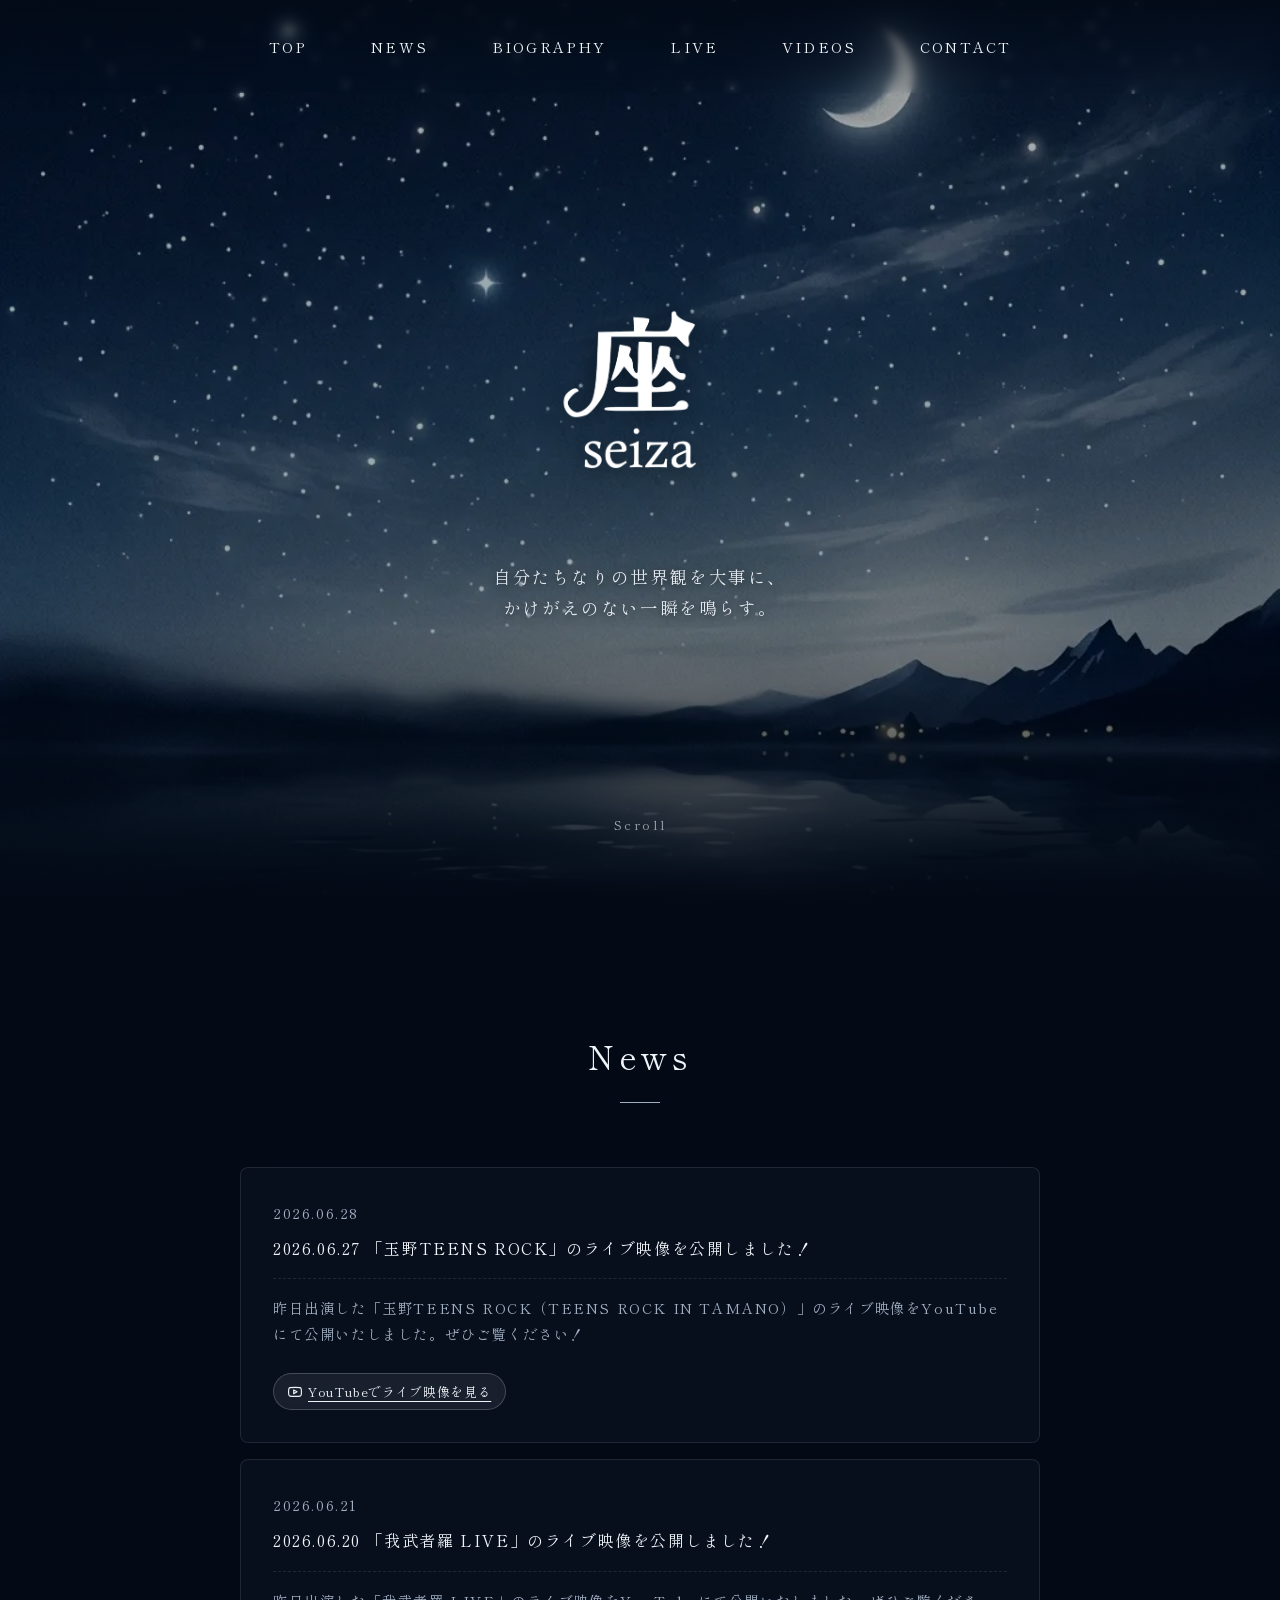
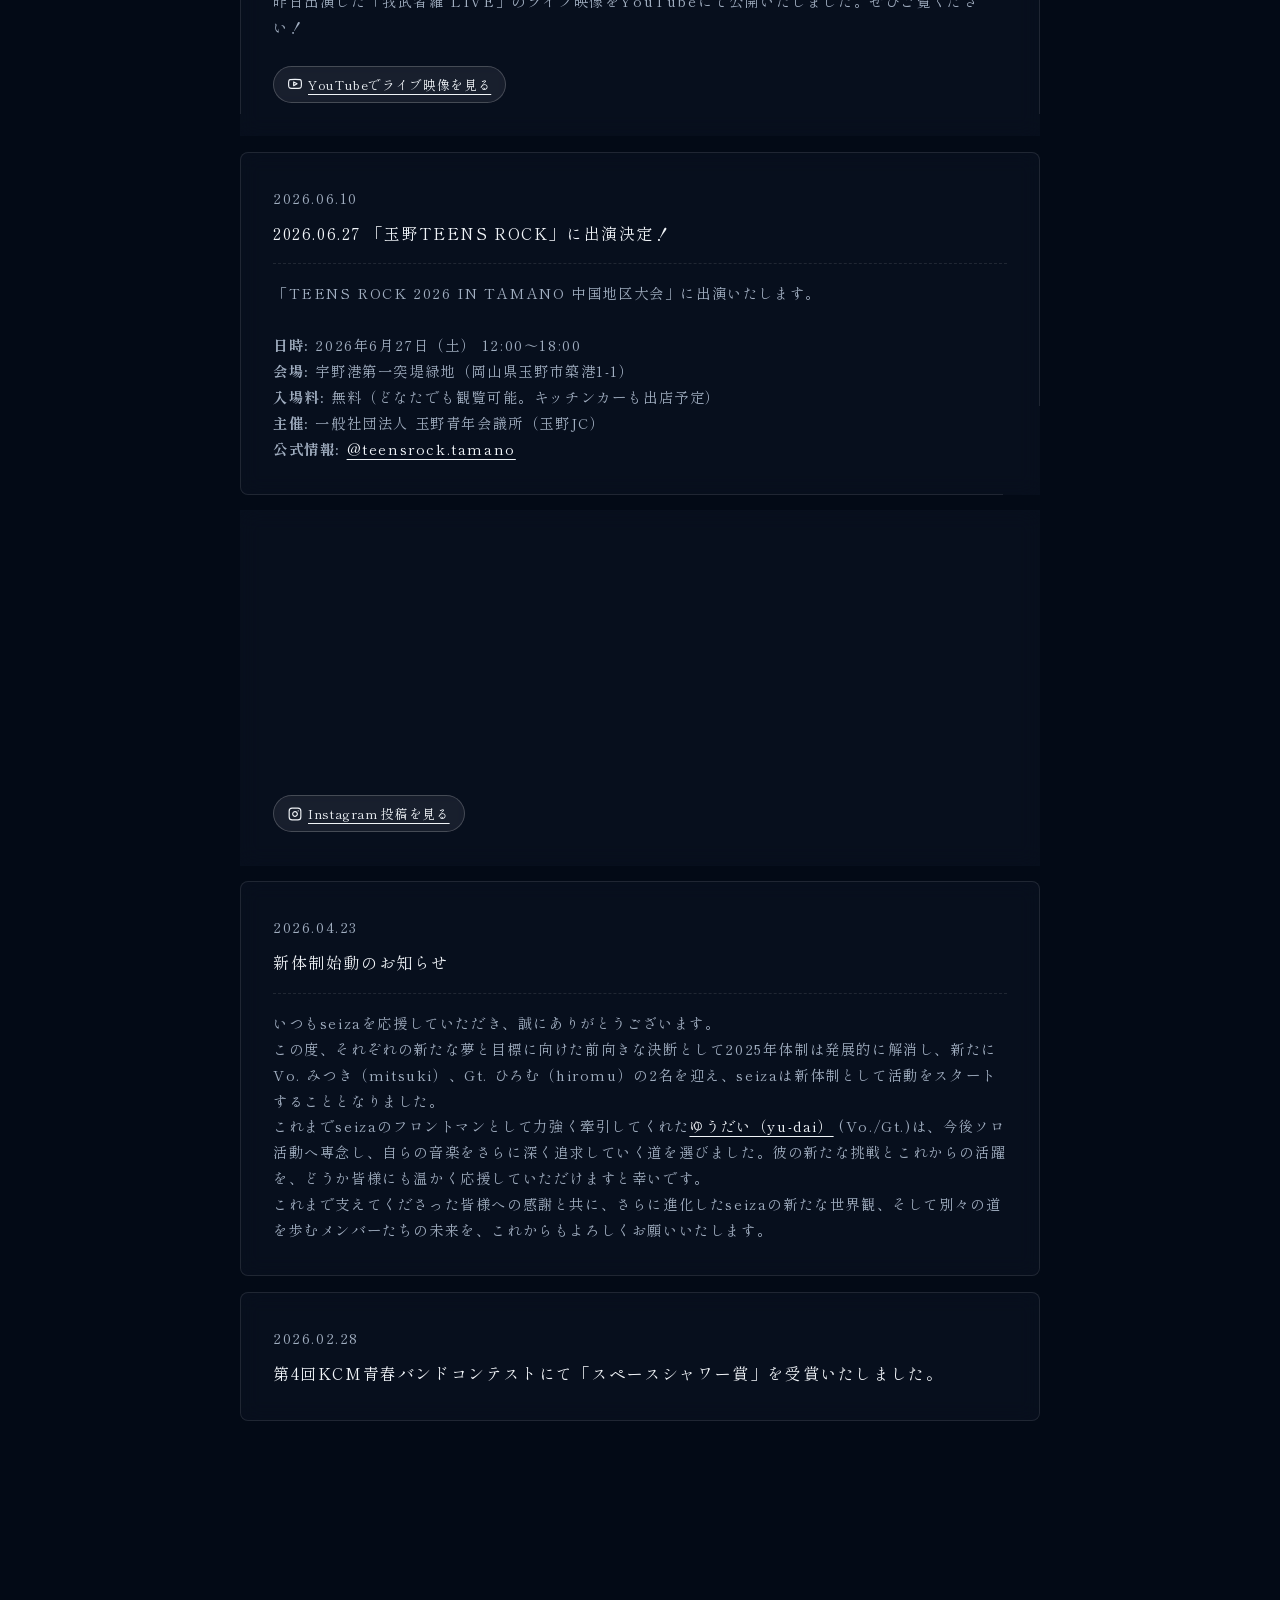
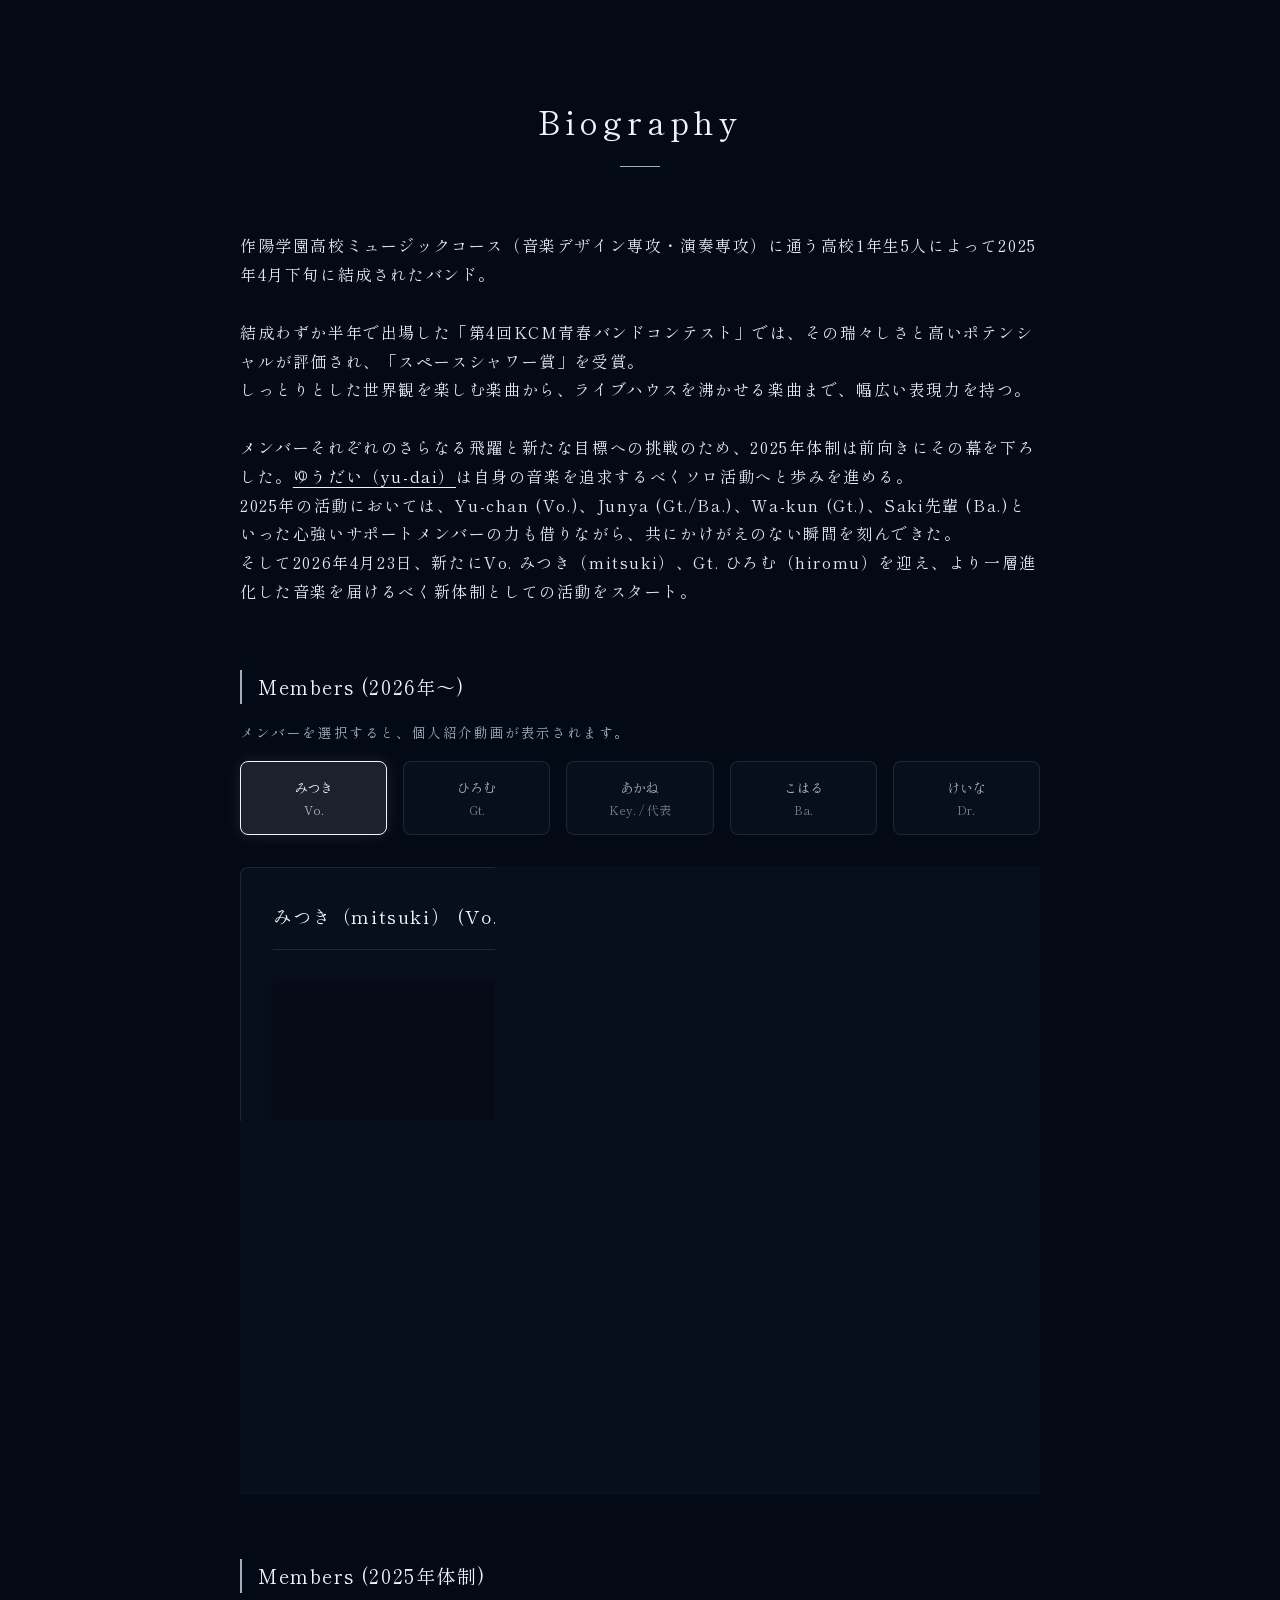
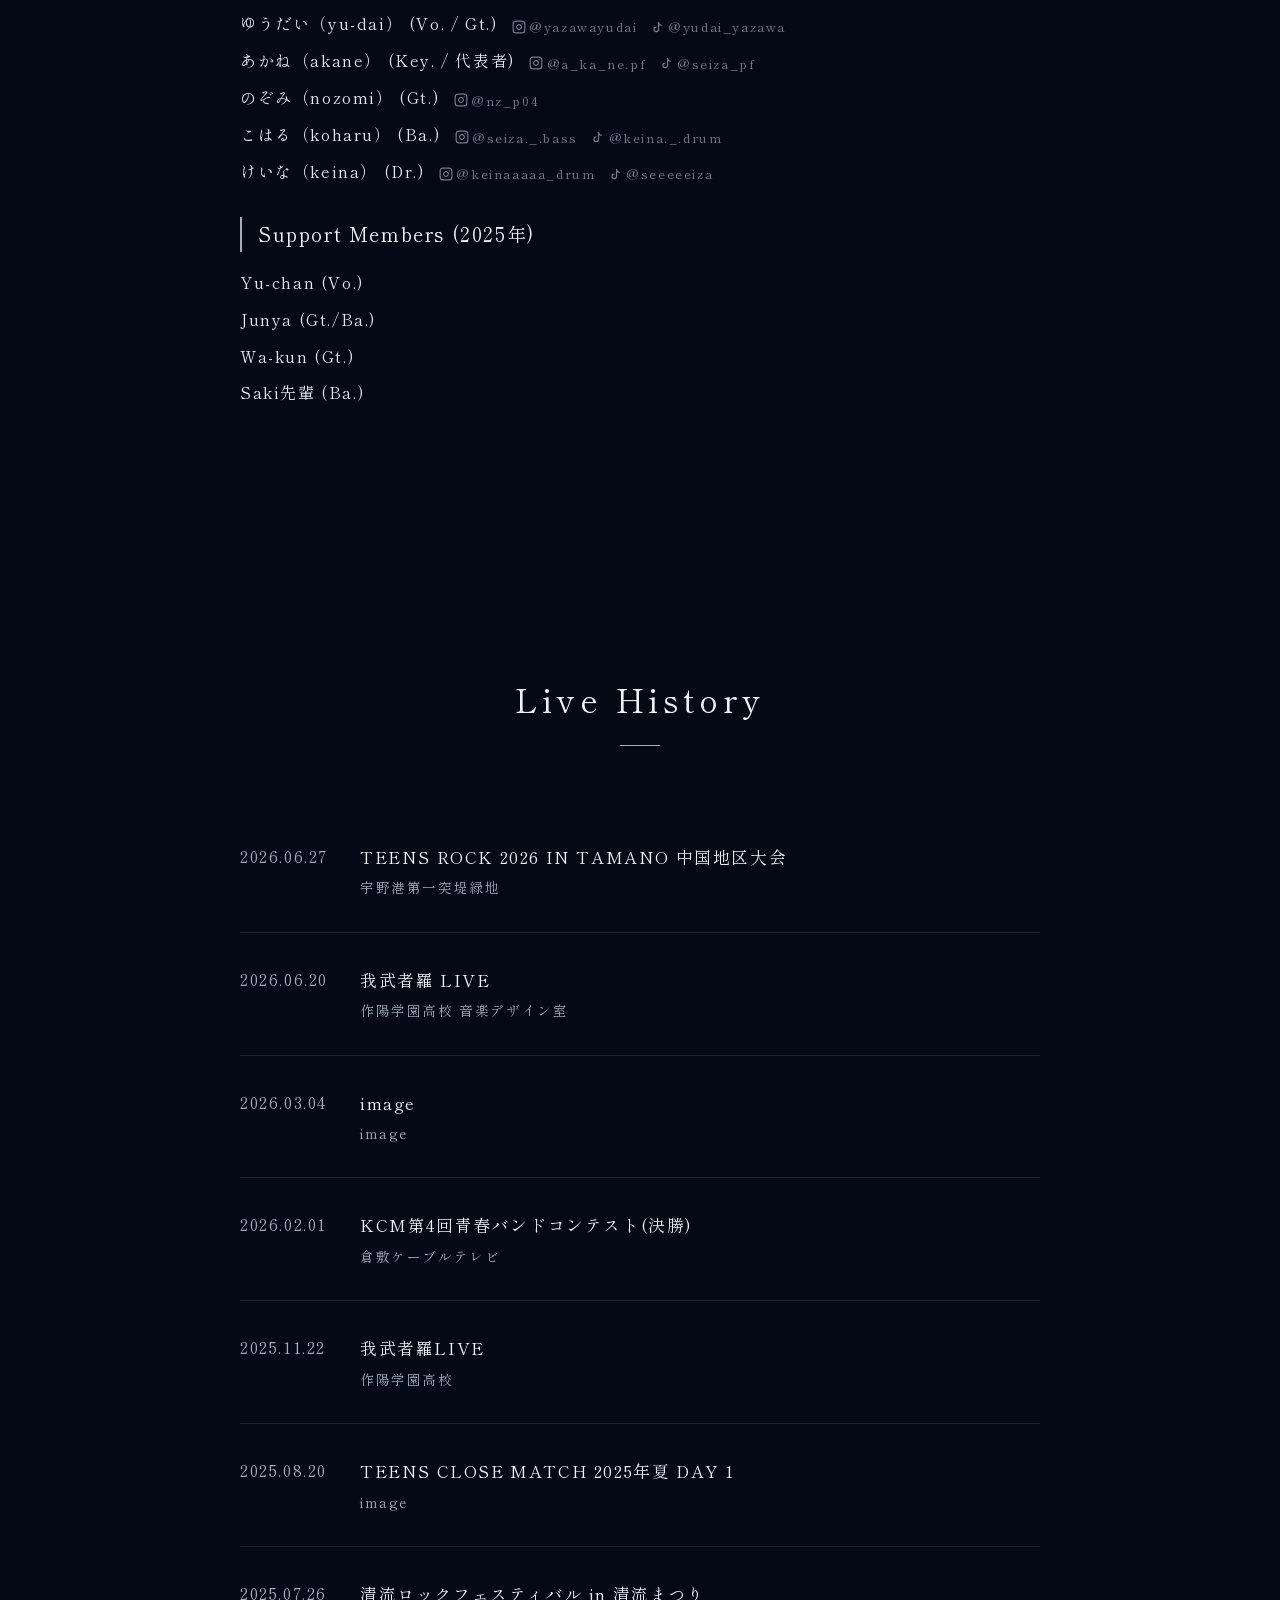
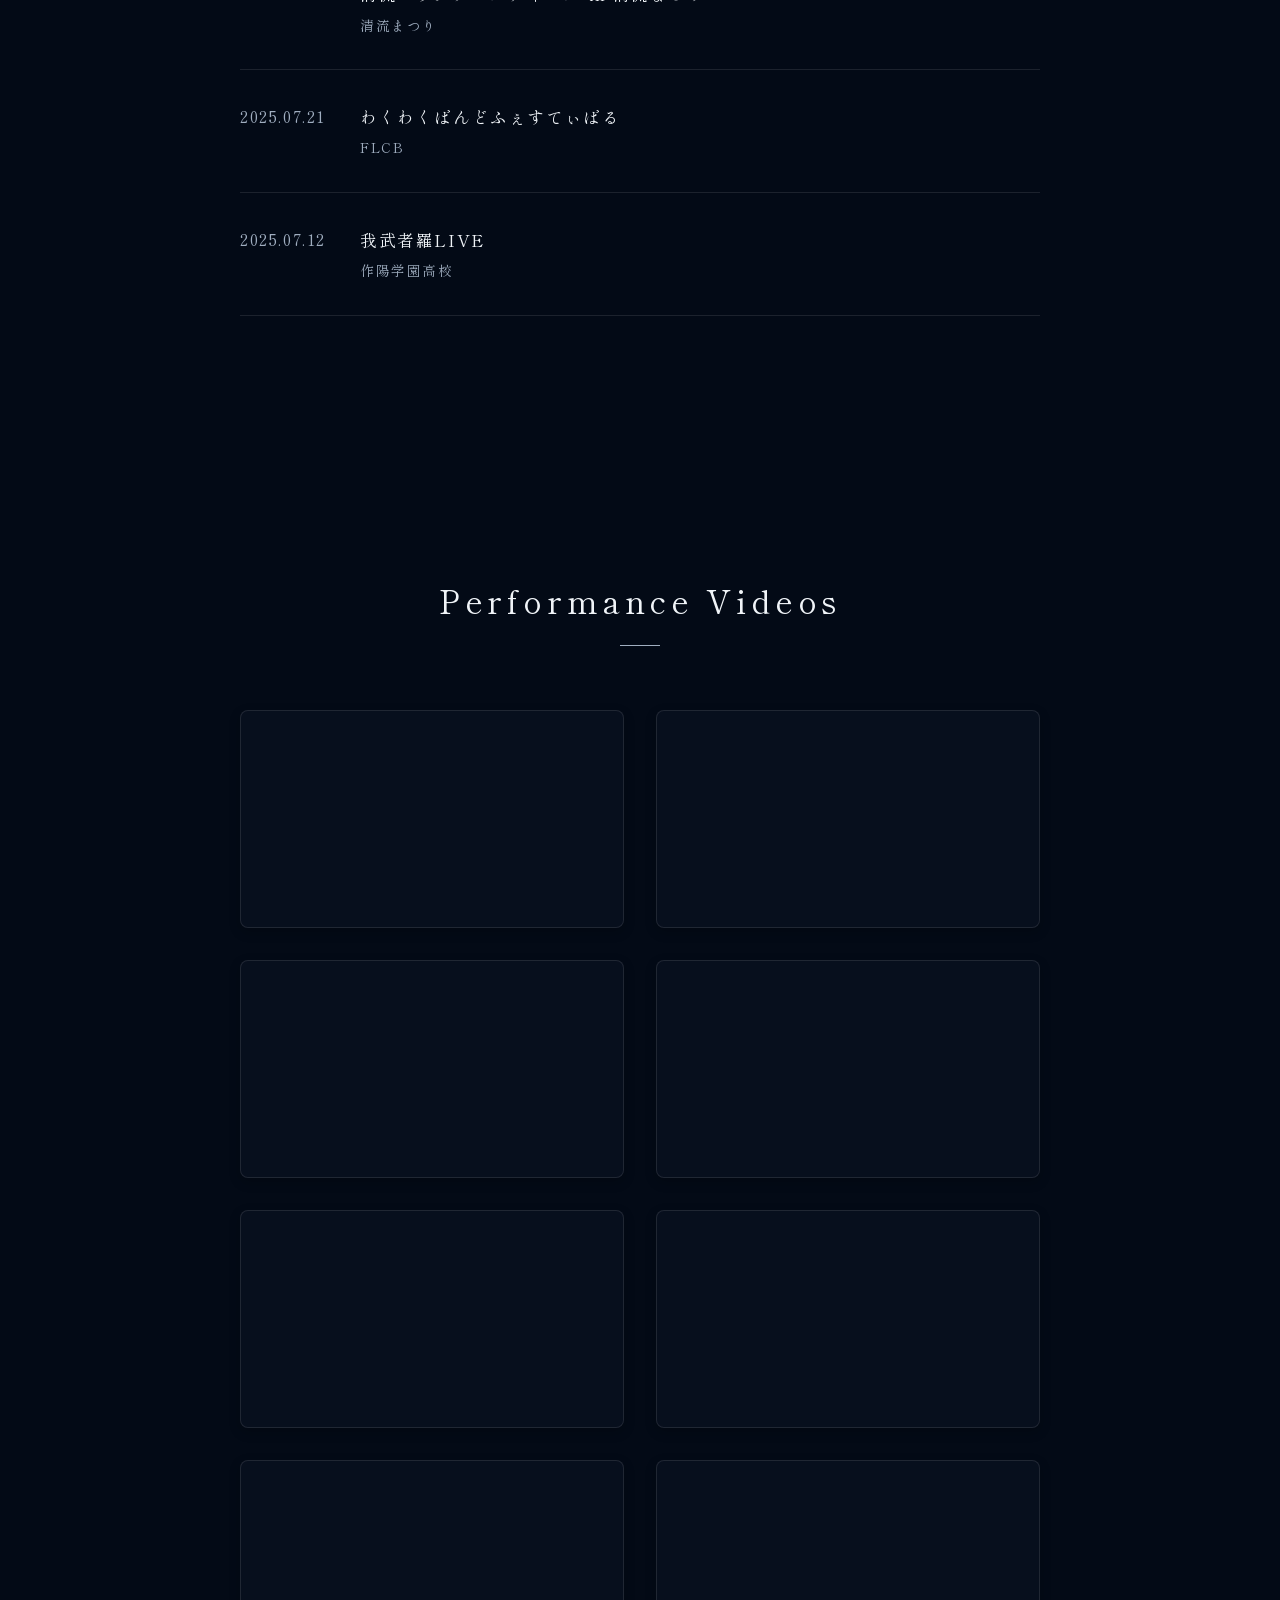
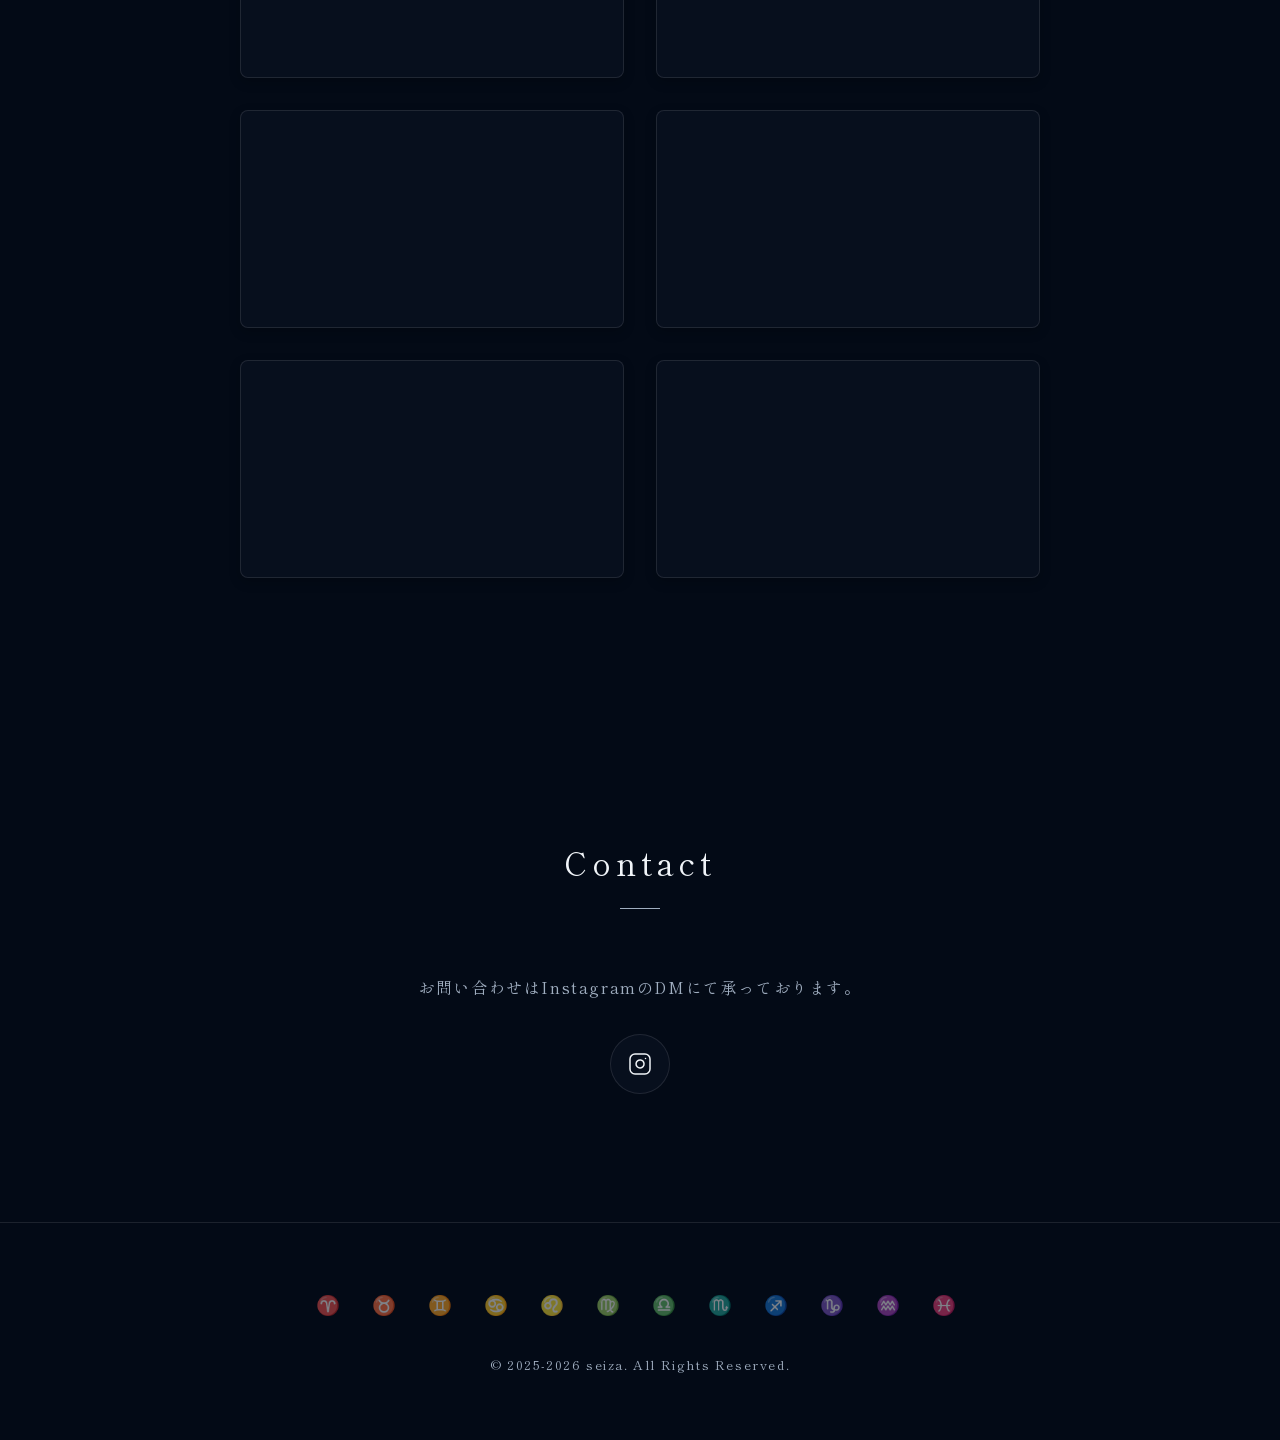
==== commit 96e01725: "Update member TikTok links" ====
--- a/index.html
+++ b/index.html
@@ -35,9 +35,9 @@
       "member": [
         { "@type": "OrganizationRole", "member": { "@type": "Person", "name": "森本 光稀", "sameAs": "https://www.tiktok.com/@fujiiita087" }, "roleName": "Vocals" },
         { "@type": "OrganizationRole", "member": { "@type": "Person", "name": "片山 大夢", "sameAs": ["https://www.instagram.com/hiromu_munmun/", "https://www.tiktok.com/@hiromu_katayama"] }, "roleName": "Guitar" },
-        { "@type": "OrganizationRole", "member": { "@type": "Person", "name": "片岡 明音", "sameAs": "https://www.instagram.com/a_ka_ne.pf/" }, "roleName": "Keyboard / Leader" },
-        { "@type": "OrganizationRole", "member": { "@type": "Person", "name": "藤岡 心温", "sameAs": "https://www.instagram.com/seiza._.bass/" }, "roleName": "Bass" },
-        { "@type": "OrganizationRole", "member": { "@type": "Person", "name": "三村 蛍南", "sameAs": "https://www.instagram.com/keinaaaaa_drum/" }, "roleName": "Drums" }
+        { "@type": "OrganizationRole", "member": { "@type": "Person", "name": "片岡 明音", "sameAs": ["https://www.instagram.com/a_ka_ne.pf/", "https://www.tiktok.com/@seiza_pf"] }, "roleName": "Keyboard / Leader" },
+        { "@type": "OrganizationRole", "member": { "@type": "Person", "name": "藤岡 心温", "sameAs": ["https://www.instagram.com/seiza._.bass/", "https://www.tiktok.com/@keina._.drum"] }, "roleName": "Bass" },
+        { "@type": "OrganizationRole", "member": { "@type": "Person", "name": "三村 蛍南", "sameAs": ["https://www.instagram.com/keinaaaaa_drum/", "https://www.tiktok.com/@seeeeeiza"] }, "roleName": "Drums" }
       ],
       "sameAs": [
         "https://www.instagram.com/seiza._official/"
@@ -237,13 +237,14 @@
                             <div class="member-pane-header">
                                 <span class="member-pane-title">あかね（akane） (Key. / 代表者)</span>
                                 <a href="https://www.instagram.com/a_ka_ne.pf/" target="_blank" rel="noopener noreferrer" class="member-sns"><svg viewBox="0 0 24 24" fill="none" stroke="currentColor" stroke-width="2" stroke-linecap="round" stroke-linejoin="round"><rect x="2" y="2" width="20" height="20" rx="5" ry="5"></rect><path d="M16 11.37A4 4 0 1 1 12.63 8 4 4 0 0 1 16 11.37z"></path><line x1="17.5" y1="6.5" x2="17.51" y2="6.5"></line></svg>@a_ka_ne.pf</a>
+                                <a href="https://www.tiktok.com/@seiza_pf" target="_blank" rel="noopener noreferrer" class="member-sns"><svg viewBox="0 0 24 24" fill="none" stroke="currentColor" stroke-width="2" stroke-linecap="round" stroke-linejoin="round"><path d="M9 12a4 4 0 1 0 4 4V4a5 5 0 0 0 5 5"></path></svg>@seiza_pf</a>
                             </div>
                             <div class="instagram-videos-grid">
                                 <div class="instagram-video-item">
-                                    <iframe src="about:blank" data-src="https://www.instagram.com/p/DXrUnLBklBH/embed/" scrolling="no" allowtransparency="true" allowfullscreen="true" frameborder="0"></iframe>
-                                </div>
-                                <div class="instagram-video-item">
-                                    <iframe src="about:blank" data-src="https://www.instagram.com/p/DXc4bnuEmgg/embed/" scrolling="no" allowtransparency="true" allowfullscreen="true" frameborder="0"></iframe>
+                                    <iframe src="about:blank" data-src="https://www.tiktok.com/embed/v2/7634021306362596615" scrolling="no" allowtransparency="true" allowfullscreen="true" frameborder="0"></iframe>
+                                </div>
+                                <div class="instagram-video-item">
+                                    <iframe src="about:blank" data-src="https://www.tiktok.com/embed/v2/7504609754384223495" scrolling="no" allowtransparency="true" allowfullscreen="true" frameborder="0"></iframe>
                                 </div>
 
                             </div>
@@ -254,13 +255,14 @@
                             <div class="member-pane-header">
                                 <span class="member-pane-title">こはる（koharu） (Ba.)</span>
                                 <a href="https://www.instagram.com/seiza._.bass/" target="_blank" rel="noopener noreferrer" class="member-sns"><svg viewBox="0 0 24 24" fill="none" stroke="currentColor" stroke-width="2" stroke-linecap="round" stroke-linejoin="round"><rect x="2" y="2" width="20" height="20" rx="5" ry="5"></rect><path d="M16 11.37A4 4 0 1 1 12.63 8 4 4 0 0 1 16 11.37z"></path><line x1="17.5" y1="6.5" x2="17.51" y2="6.5"></line></svg>@seiza._.bass</a>
+                                <a href="https://www.tiktok.com/@keina._.drum" target="_blank" rel="noopener noreferrer" class="member-sns"><svg viewBox="0 0 24 24" fill="none" stroke="currentColor" stroke-width="2" stroke-linecap="round" stroke-linejoin="round"><path d="M9 12a4 4 0 1 0 4 4V4a5 5 0 0 0 5 5"></path></svg>@keina._.drum</a>
                             </div>
                             <div class="instagram-videos-grid">
                                 <div class="instagram-video-item">
-                                    <iframe src="about:blank" data-src="https://www.instagram.com/p/DX6q9kMSpL5/embed/" scrolling="no" allowtransparency="true" allowfullscreen="true" frameborder="0"></iframe>
-                                </div>
-                                <div class="instagram-video-item">
-                                    <iframe src="about:blank" data-src="https://www.instagram.com/p/DT2YO3AkuHM/embed/" scrolling="no" allowtransparency="true" allowfullscreen="true" frameborder="0"></iframe>
+                                    <iframe src="about:blank" data-src="https://www.tiktok.com/embed/v2/7657529098935340308" scrolling="no" allowtransparency="true" allowfullscreen="true" frameborder="0"></iframe>
+                                </div>
+                                <div class="instagram-video-item">
+                                    <iframe src="about:blank" data-src="https://www.tiktok.com/embed/v2/7657527437890227476" scrolling="no" allowtransparency="true" allowfullscreen="true" frameborder="0"></iframe>
                                 </div>
 
                             </div>
@@ -271,10 +273,14 @@
                             <div class="member-pane-header">
                                 <span class="member-pane-title">けいな（keina） (Dr.)</span>
                                 <a href="https://www.instagram.com/keinaaaaa_drum/" target="_blank" rel="noopener noreferrer" class="member-sns"><svg viewBox="0 0 24 24" fill="none" stroke="currentColor" stroke-width="2" stroke-linecap="round" stroke-linejoin="round"><rect x="2" y="2" width="20" height="20" rx="5" ry="5"></rect><path d="M16 11.37A4 4 0 1 1 12.63 8 4 4 0 0 1 16 11.37z"></path><line x1="17.5" y1="6.5" x2="17.51" y2="6.5"></line></svg>@keinaaaaa_drum</a>
+                                <a href="https://www.tiktok.com/@seeeeeiza" target="_blank" rel="noopener noreferrer" class="member-sns"><svg viewBox="0 0 24 24" fill="none" stroke="currentColor" stroke-width="2" stroke-linecap="round" stroke-linejoin="round"><path d="M9 12a4 4 0 1 0 4 4V4a5 5 0 0 0 5 5"></path></svg>@seeeeeiza</a>
                             </div>
                             <div class="instagram-videos-grid">
                                 <div class="instagram-video-item">
-                                    <iframe src="about:blank" data-src="https://www.instagram.com/p/DQB7m_Ck1xt/embed/" scrolling="no" allowtransparency="true" allowfullscreen="true" frameborder="0"></iframe>
+                                    <iframe src="about:blank" data-src="https://www.tiktok.com/embed/v2/7563258383046872341" scrolling="no" allowtransparency="true" allowfullscreen="true" frameborder="0"></iframe>
+                                </div>
+                                <div class="instagram-video-item">
+                                    <iframe src="about:blank" data-src="https://www.tiktok.com/embed/v2/7527988934853397768" scrolling="no" allowtransparency="true" allowfullscreen="true" frameborder="0"></iframe>
                                 </div>
                             </div>
                         </div>
@@ -283,10 +289,10 @@
                     <h3 class="members-title" style="margin-top: 2rem;">Members (2025年体制)</h3>
                     <ul class="members-list">
                         <li>ゆうだい（yu-dai） (Vo. / Gt.) <a href="https://www.instagram.com/yazawayudai/" target="_blank" rel="noopener noreferrer" class="member-sns"><svg viewBox="0 0 24 24" fill="none" stroke="currentColor" stroke-width="2" stroke-linecap="round" stroke-linejoin="round"><rect x="2" y="2" width="20" height="20" rx="5" ry="5"></rect><path d="M16 11.37A4 4 0 1 1 12.63 8 4 4 0 0 1 16 11.37z"></path><line x1="17.5" y1="6.5" x2="17.51" y2="6.5"></line></svg>@yazawayudai</a> <a href="https://www.tiktok.com/@yudai_yazawa" target="_blank" rel="noopener noreferrer" class="member-sns"><svg viewBox="0 0 24 24" fill="none" stroke="currentColor" stroke-width="2" stroke-linecap="round" stroke-linejoin="round"><path d="M9 12a4 4 0 1 0 4 4V4a5 5 0 0 0 5 5"></path></svg>@yudai_yazawa</a></li>
-                        <li>あかね（akane） (Key. / 代表者) <a href="https://www.instagram.com/a_ka_ne.pf/" target="_blank" rel="noopener noreferrer" class="member-sns"><svg viewBox="0 0 24 24" fill="none" stroke="currentColor" stroke-width="2" stroke-linecap="round" stroke-linejoin="round"><rect x="2" y="2" width="20" height="20" rx="5" ry="5"></rect><path d="M16 11.37A4 4 0 1 1 12.63 8 4 4 0 0 1 16 11.37z"></path><line x1="17.5" y1="6.5" x2="17.51" y2="6.5"></line></svg>@a_ka_ne.pf</a></li>
+                        <li>あかね（akane） (Key. / 代表者) <a href="https://www.instagram.com/a_ka_ne.pf/" target="_blank" rel="noopener noreferrer" class="member-sns"><svg viewBox="0 0 24 24" fill="none" stroke="currentColor" stroke-width="2" stroke-linecap="round" stroke-linejoin="round"><rect x="2" y="2" width="20" height="20" rx="5" ry="5"></rect><path d="M16 11.37A4 4 0 1 1 12.63 8 4 4 0 0 1 16 11.37z"></path><line x1="17.5" y1="6.5" x2="17.51" y2="6.5"></line></svg>@a_ka_ne.pf</a> <a href="https://www.tiktok.com/@seiza_pf" target="_blank" rel="noopener noreferrer" class="member-sns"><svg viewBox="0 0 24 24" fill="none" stroke="currentColor" stroke-width="2" stroke-linecap="round" stroke-linejoin="round"><path d="M9 12a4 4 0 1 0 4 4V4a5 5 0 0 0 5 5"></path></svg>@seiza_pf</a></li>
                         <li>のぞみ（nozomi） (Gt.) <a href="https://www.instagram.com/nz_p04/" target="_blank" rel="noopener noreferrer" class="member-sns"><svg viewBox="0 0 24 24" fill="none" stroke="currentColor" stroke-width="2" stroke-linecap="round" stroke-linejoin="round"><rect x="2" y="2" width="20" height="20" rx="5" ry="5"></rect><path d="M16 11.37A4 4 0 1 1 12.63 8 4 4 0 0 1 16 11.37z"></path><line x1="17.5" y1="6.5" x2="17.51" y2="6.5"></line></svg>@nz_p04</a></li>
-                        <li>こはる（koharu） (Ba.) <a href="https://www.instagram.com/seiza._.bass/" target="_blank" rel="noopener noreferrer" class="member-sns"><svg viewBox="0 0 24 24" fill="none" stroke="currentColor" stroke-width="2" stroke-linecap="round" stroke-linejoin="round"><rect x="2" y="2" width="20" height="20" rx="5" ry="5"></rect><path d="M16 11.37A4 4 0 1 1 12.63 8 4 4 0 0 1 16 11.37z"></path><line x1="17.5" y1="6.5" x2="17.51" y2="6.5"></line></svg>@seiza._.bass</a></li>
-                        <li>けいな（keina） (Dr.) <a href="https://www.instagram.com/keinaaaaa_drum/" target="_blank" rel="noopener noreferrer" class="member-sns"><svg viewBox="0 0 24 24" fill="none" stroke="currentColor" stroke-width="2" stroke-linecap="round" stroke-linejoin="round"><rect x="2" y="2" width="20" height="20" rx="5" ry="5"></rect><path d="M16 11.37A4 4 0 1 1 12.63 8 4 4 0 0 1 16 11.37z"></path><line x1="17.5" y1="6.5" x2="17.51" y2="6.5"></line></svg>@keinaaaaa_drum</a></li>
+                        <li>こはる（koharu） (Ba.) <a href="https://www.instagram.com/seiza._.bass/" target="_blank" rel="noopener noreferrer" class="member-sns"><svg viewBox="0 0 24 24" fill="none" stroke="currentColor" stroke-width="2" stroke-linecap="round" stroke-linejoin="round"><rect x="2" y="2" width="20" height="20" rx="5" ry="5"></rect><path d="M16 11.37A4 4 0 1 1 12.63 8 4 4 0 0 1 16 11.37z"></path><line x1="17.5" y1="6.5" x2="17.51" y2="6.5"></line></svg>@seiza._.bass</a> <a href="https://www.tiktok.com/@keina._.drum" target="_blank" rel="noopener noreferrer" class="member-sns"><svg viewBox="0 0 24 24" fill="none" stroke="currentColor" stroke-width="2" stroke-linecap="round" stroke-linejoin="round"><path d="M9 12a4 4 0 1 0 4 4V4a5 5 0 0 0 5 5"></path></svg>@keina._.drum</a></li>
+                        <li>けいな（keina） (Dr.) <a href="https://www.instagram.com/keinaaaaa_drum/" target="_blank" rel="noopener noreferrer" class="member-sns"><svg viewBox="0 0 24 24" fill="none" stroke="currentColor" stroke-width="2" stroke-linecap="round" stroke-linejoin="round"><rect x="2" y="2" width="20" height="20" rx="5" ry="5"></rect><path d="M16 11.37A4 4 0 1 1 12.63 8 4 4 0 0 1 16 11.37z"></path><line x1="17.5" y1="6.5" x2="17.51" y2="6.5"></line></svg>@keinaaaaa_drum</a> <a href="https://www.tiktok.com/@seeeeeiza" target="_blank" rel="noopener noreferrer" class="member-sns"><svg viewBox="0 0 24 24" fill="none" stroke="currentColor" stroke-width="2" stroke-linecap="round" stroke-linejoin="round"><path d="M9 12a4 4 0 1 0 4 4V4a5 5 0 0 0 5 5"></path></svg>@seeeeeiza</a></li>
                     </ul>
 
                     <h3 class="members-title" style="margin-top: 2rem;">Support Members (2025年)</h3>
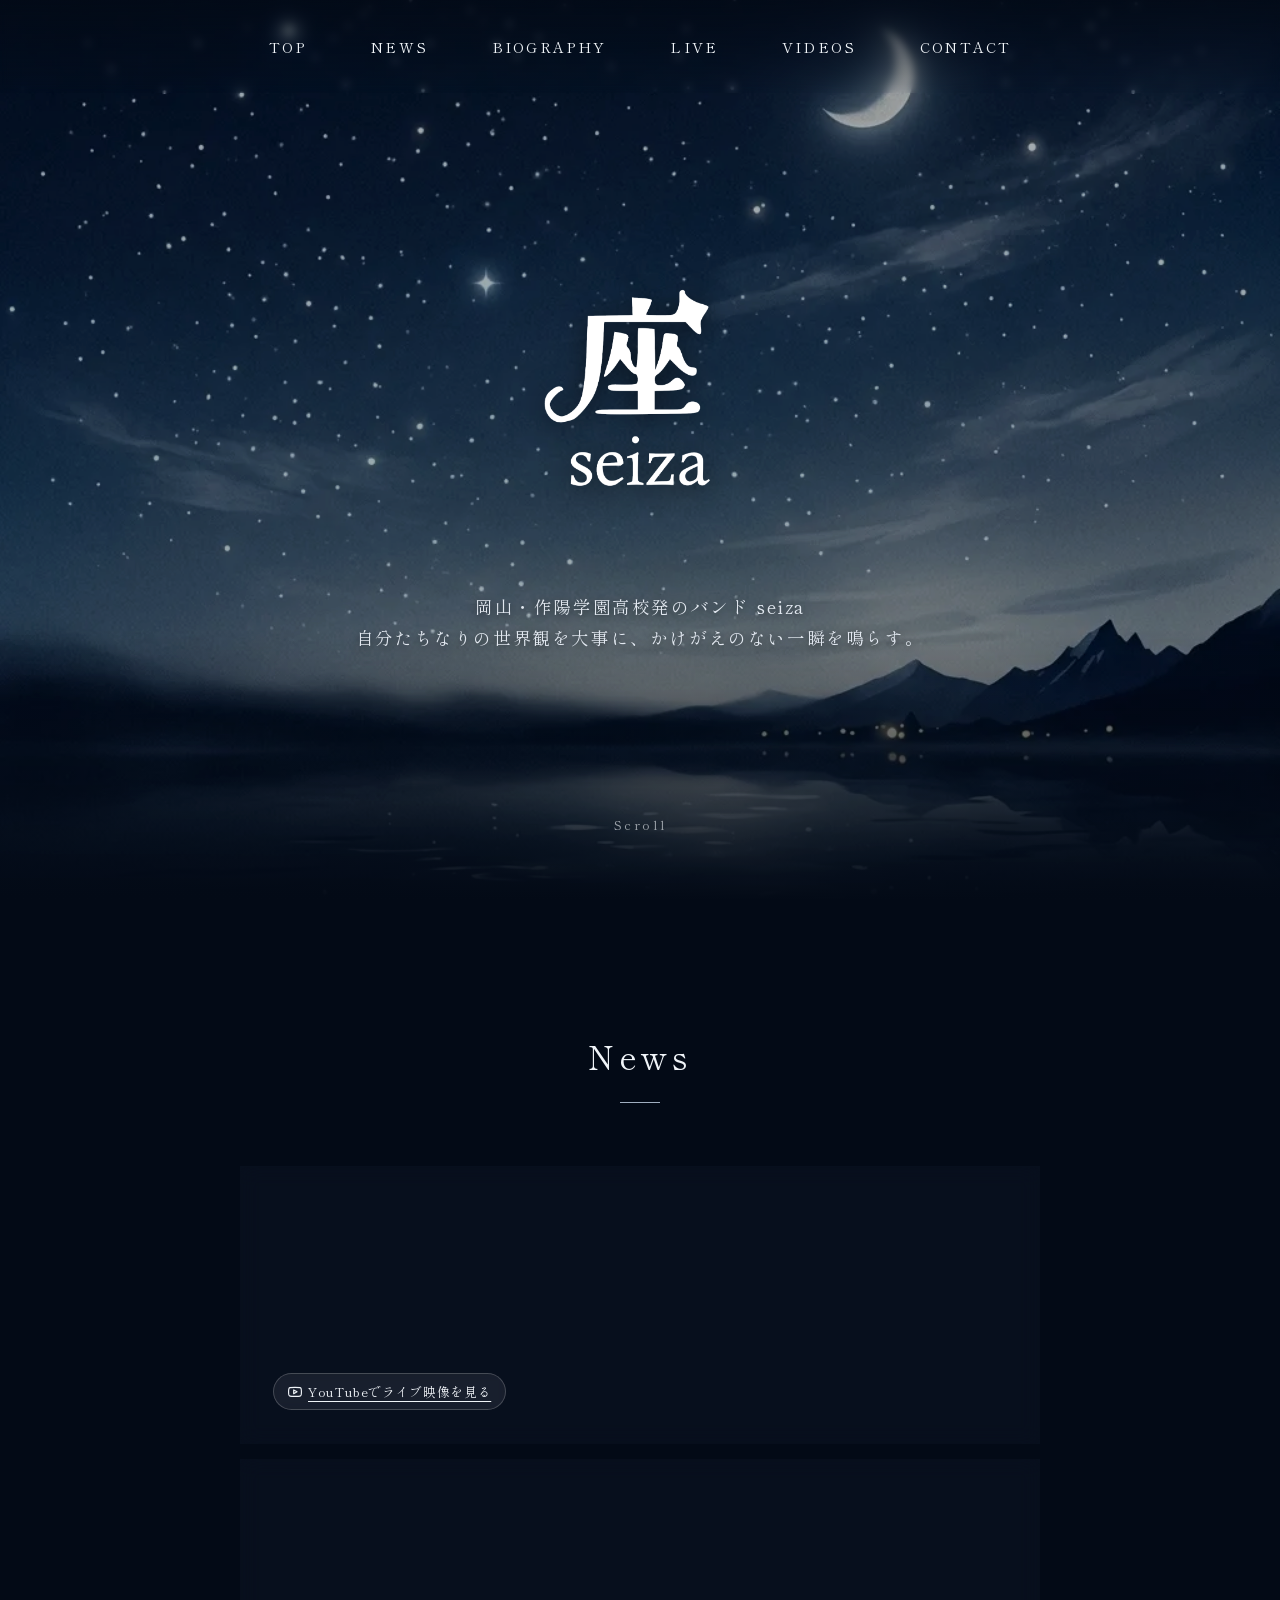
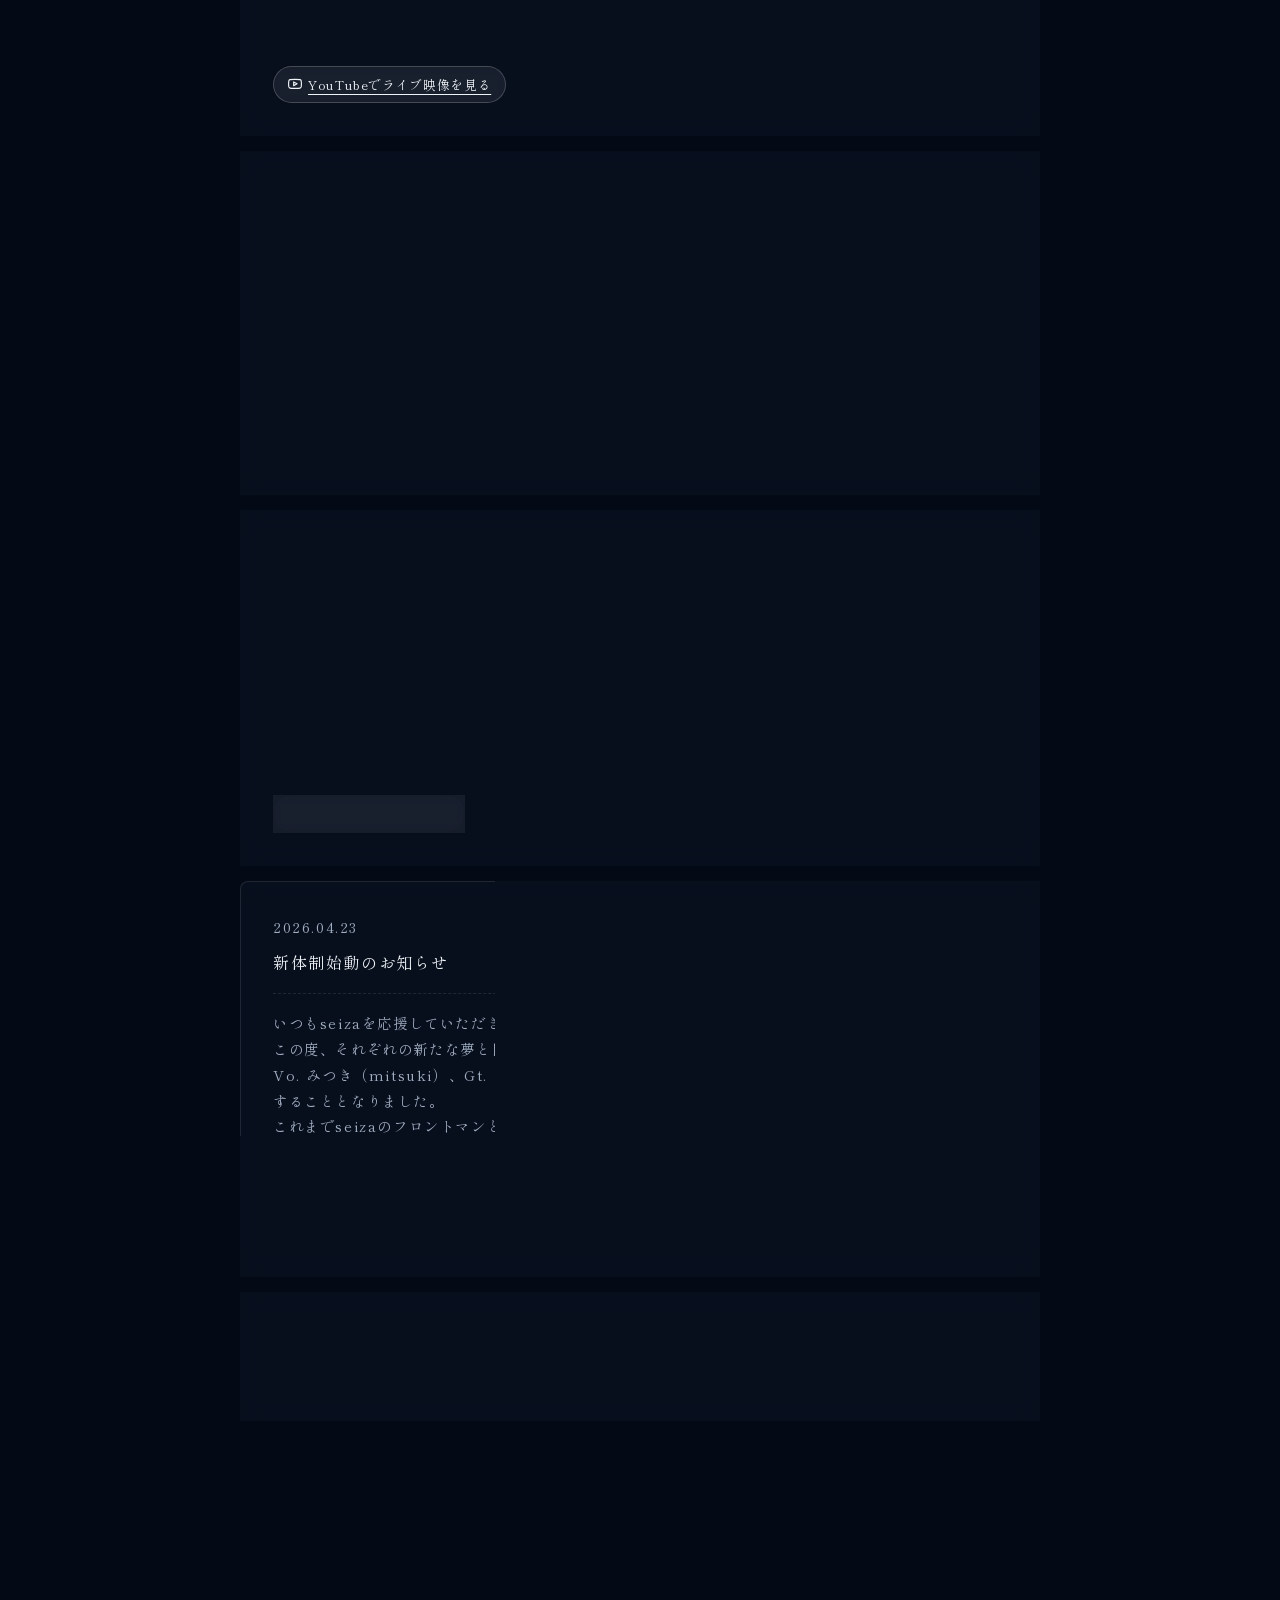
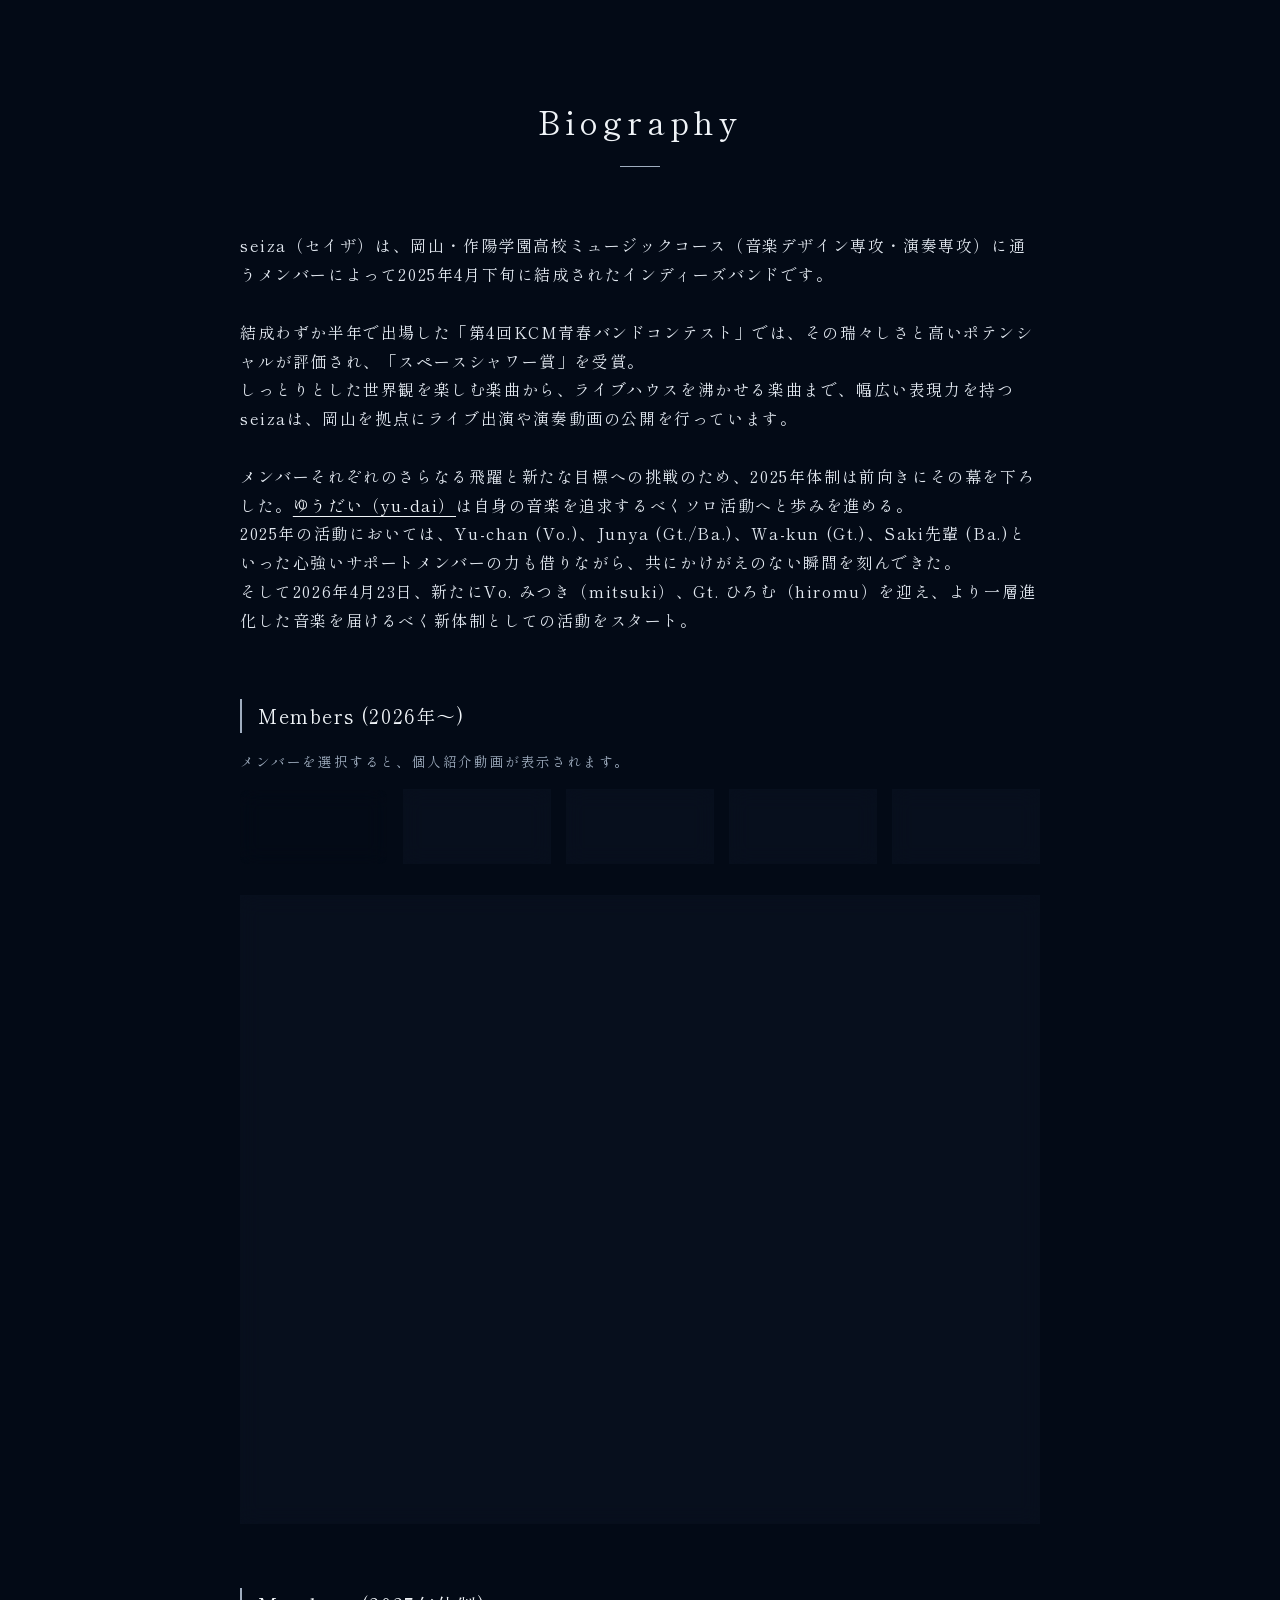
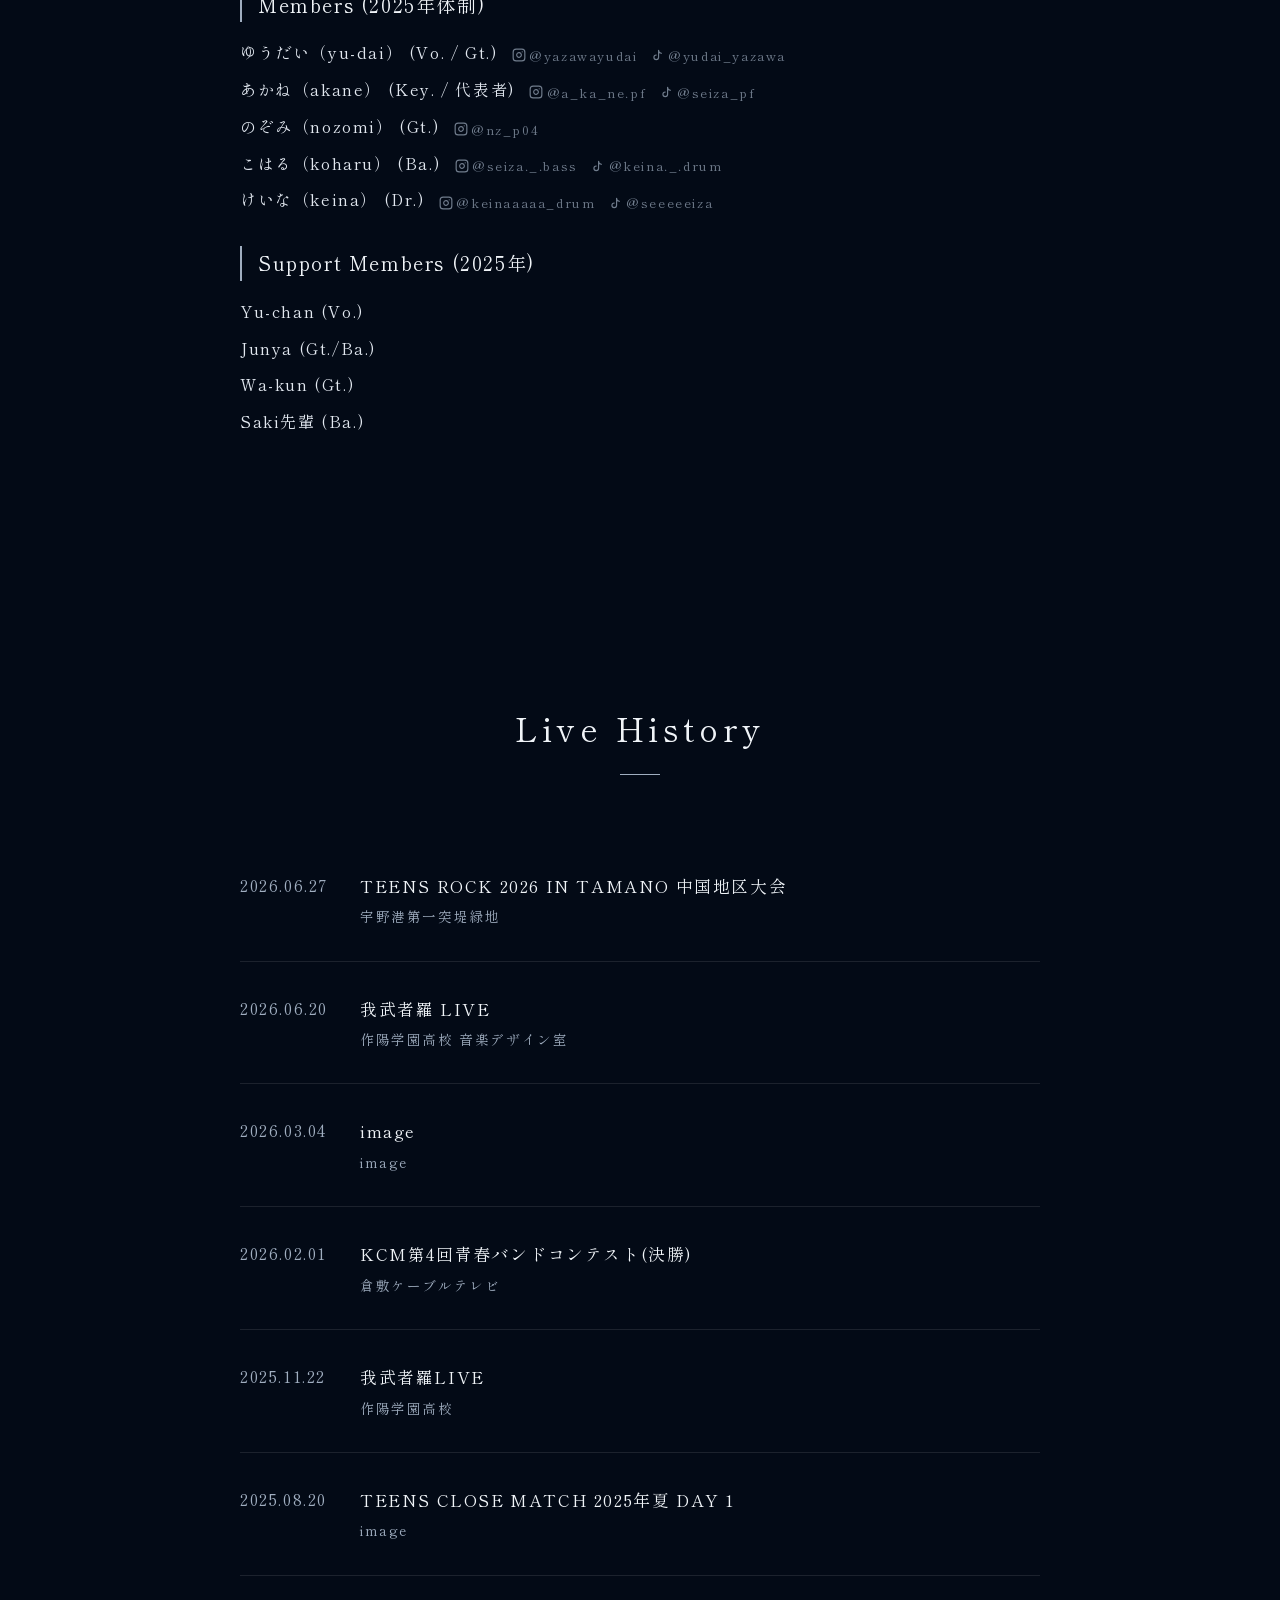
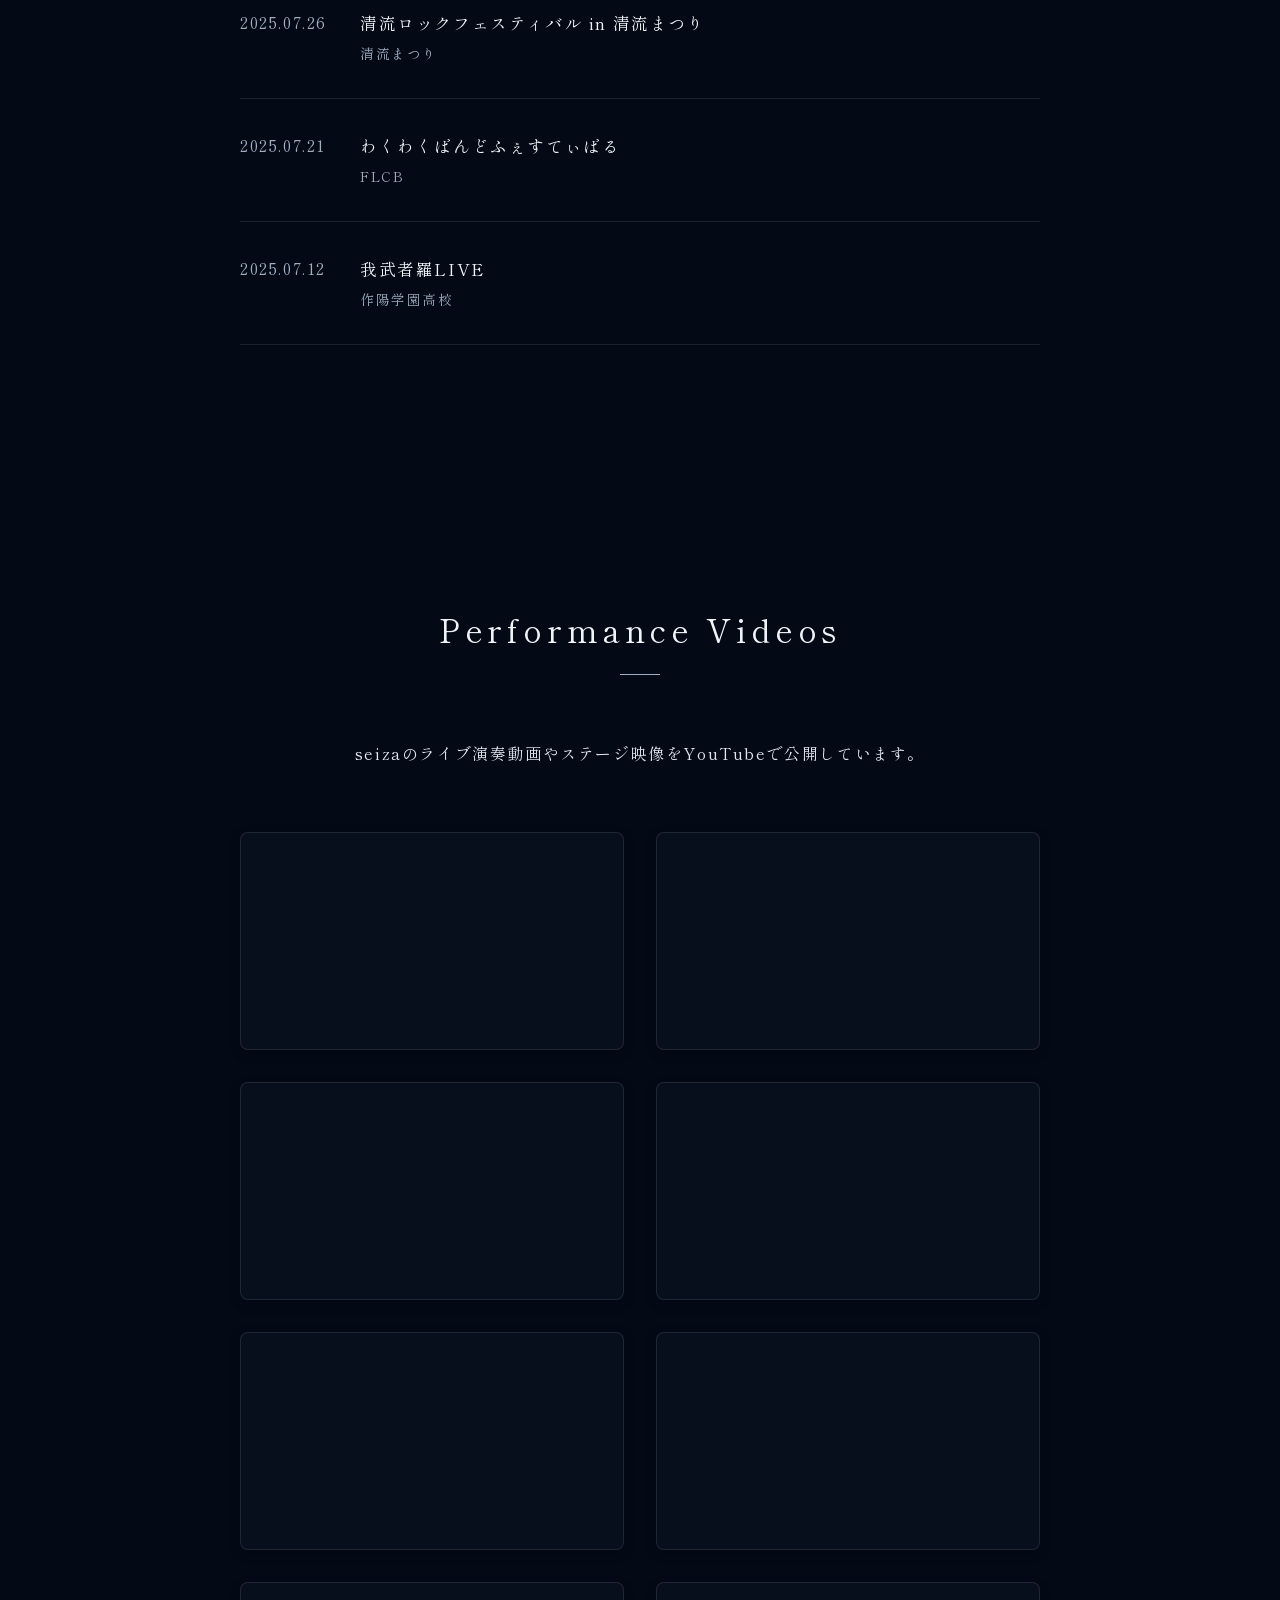
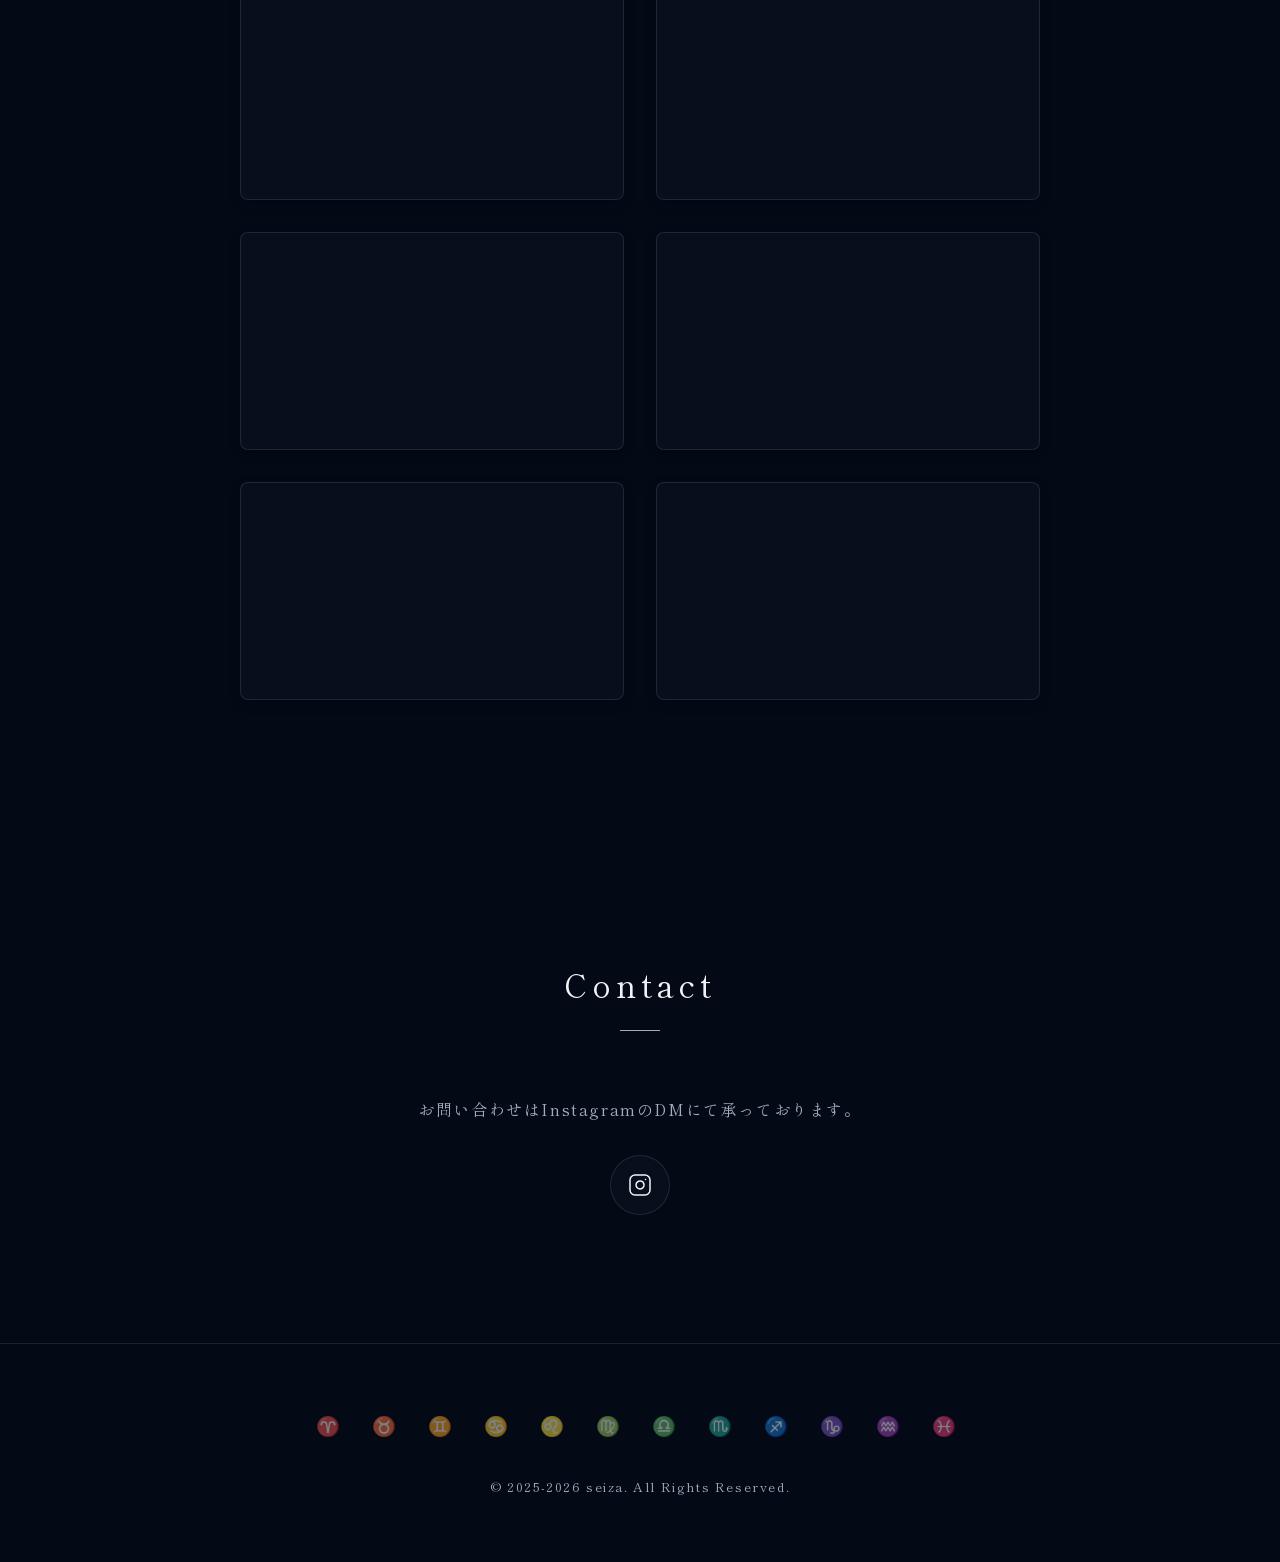
==== commit a55e84f7: "Improve SEO for seiza band searches" ====
--- a/index.html
+++ b/index.html
@@ -4,13 +4,13 @@
 <head>
     <meta charset="UTF-8">
     <meta name="viewport" content="width=device-width, initial-scale=1.0">
-    <title>seiza Official Website</title>
-    <meta name="description" content="インディーズバンド「seiza」のオフィシャルウェブサイト。「自分たちなりの世界観を大事に、かけがえのない一瞬を鳴らす。」">
+    <title>seiza（バンド）Official Website</title>
+    <meta name="description" content="岡山・作陽学園高校発のインディーズバンド「seiza」の公式サイト。プロフィール、メンバー、ライブ情報、演奏動画を掲載しています。">
     <link rel="canonical" href="https://seiza-official.pages.dev/">
 
     <!-- OGP -->
-    <meta property="og:title" content="seiza Official Website">
-    <meta property="og:description" content="インディーズバンド「seiza」のオフィシャルウェブサイト。「自分たちなりの世界観を大事に、かけがえのない一瞬を鳴らす。」">
+    <meta property="og:title" content="seiza（バンド）Official Website">
+    <meta property="og:description" content="岡山・作陽学園高校発のインディーズバンド「seiza」の公式サイト。プロフィール、メンバー、ライブ情報、演奏動画を掲載しています。">
     <meta property="og:image" content="https://seiza-official.pages.dev/logo.png">
     <meta property="og:url" content="https://seiza-official.pages.dev/">
     <meta property="og:type" content="website">
@@ -18,8 +18,8 @@
 
     <!-- Twitter Card -->
     <meta name="twitter:card" content="summary_large_image">
-    <meta name="twitter:title" content="seiza Official Website">
-    <meta name="twitter:description" content="インディーズバンド「seiza」のオフィシャルウェブサイト。">
+    <meta name="twitter:title" content="seiza（バンド）Official Website">
+    <meta name="twitter:description" content="岡山・作陽学園高校発のインディーズバンド「seiza」の公式サイト。">
     <meta name="twitter:image" content="https://seiza-official.pages.dev/logo.png">
 
     <!-- Structured Data (JSON-LD) -->
@@ -28,10 +28,16 @@
       "@context": "https://schema.org",
       "@type": "MusicGroup",
       "name": "seiza",
-      "description": "作陽学園高校ミュージックコースに通うメンバーによって結成されたバンド。瑞々しさと高いポテンシャルで「自分たちなりの世界観を大事に、かけがえのない一瞬を鳴らす。」",
+      "alternateName": ["seiza バンド", "seiza band"],
+      "description": "岡山・作陽学園高校ミュージックコースに通うメンバーによって結成されたインディーズバンド。瑞々しさと高いポテンシャルで「自分たちなりの世界観を大事に、かけがえのない一瞬を鳴らす。」",
       "url": "https://seiza-official.pages.dev/",
       "logo": "https://seiza-official.pages.dev/logo.png",
       "genre": ["J-Pop", "Rock"],
+      "foundingDate": "2025-04",
+      "foundingLocation": {
+        "@type": "Place",
+        "name": "岡山県"
+      },
       "member": [
         { "@type": "OrganizationRole", "member": { "@type": "Person", "name": "森本 光稀", "sameAs": "https://www.tiktok.com/@fujiiita087" }, "roleName": "Vocals" },
         { "@type": "OrganizationRole", "member": { "@type": "Person", "name": "片山 大夢", "sameAs": ["https://www.instagram.com/hiromu_munmun/", "https://www.tiktok.com/@hiromu_katayama"] }, "roleName": "Guitar" },
@@ -73,9 +79,10 @@
             <div class="hero-bg"></div>
             <div class="hero-content fade-in">
                 <h1>
-                    <img src="logo.png" alt="seiza logo" class="logo-image">
+                    <img src="logo.png" alt="seiza（バンド）公式ロゴ" class="logo-image">
+                    <span class="visually-hidden">seiza（バンド）公式サイト</span>
                 </h1>
-                <p class="catchphrase">自分たちなりの世界観を大事に、<br>かけがえのない一瞬を鳴らす。</p>
+                <p class="catchphrase">岡山・作陽学園高校発のバンド seiza<br>自分たちなりの世界観を大事に、かけがえのない一瞬を鳴らす。</p>
             </div>
             <div class="scroll-indicator">Scroll</div>
         </section>
@@ -157,9 +164,9 @@
                 <h2 class="section-title">Biography</h2>
                 <div class="bio-content">
                     <p>
-                        作陽学園高校ミュージックコース（音楽デザイン専攻・演奏専攻）に通う高校1年生5人によって2025年4月下旬に結成されたバンド。<br><br>
+                        seiza（セイザ）は、岡山・作陽学園高校ミュージックコース（音楽デザイン専攻・演奏専攻）に通うメンバーによって2025年4月下旬に結成されたインディーズバンドです。<br><br>
                         結成わずか半年で出場した「第4回KCM青春バンドコンテスト」では、その瑞々しさと高いポテンシャルが評価され、「スペースシャワー賞」を受賞。<br>
-                        しっとりとした世界観を楽しむ楽曲から、ライブハウスを沸かせる楽曲まで、幅広い表現力を持つ。<br><br>
+                        しっとりとした世界観を楽しむ楽曲から、ライブハウスを沸かせる楽曲まで、幅広い表現力を持つseizaは、岡山を拠点にライブ出演や演奏動画の公開を行っています。<br><br>
                         メンバーそれぞれのさらなる飛躍と新たな目標への挑戦のため、2025年体制は前向きにその幕を下ろした。<a href="https://www.instagram.com/yazawayudai/" target="_blank" rel="noopener noreferrer">ゆうだい（yu-dai）</a>は自身の音楽を追求するべくソロ活動へと歩みを進める。<br>
                         2025年の活動においては、Yu-chan (Vo.)、Junya (Gt./Ba.)、Wa-kun (Gt.)、Saki先輩
                         (Ba.)といった心強いサポートメンバーの力も借りながら、共にかけがえのない瞬間を刻んできた。<br>
@@ -380,6 +387,7 @@
         <section id="videos" class="section">
             <div class="container fade-in">
                 <h2 class="section-title">Performance Videos</h2>
+                <p class="section-lead">seizaのライブ演奏動画やステージ映像をYouTubeで公開しています。</p>
                 <div class="video-grid">
                     <div class="video-wrapper"><iframe src="https://www.youtube.com/embed/fxrosiUBxY8"
                             title="YouTube video player" frameborder="0"
--- a/style.css
+++ b/style.css
@@ -66,6 +66,18 @@
     text-align: center;
 }
 
+.visually-hidden {
+    position: absolute;
+    width: 1px;
+    height: 1px;
+    padding: 0;
+    margin: -1px;
+    overflow: hidden;
+    clip: rect(0, 0, 0, 0);
+    white-space: nowrap;
+    border: 0;
+}
+
 /* Header */
 .header {
     position: fixed;
@@ -266,6 +278,12 @@
     color: var(--color-text-muted);
 }
 
+.section-lead {
+    margin-bottom: var(--spacing-md);
+    color: var(--color-accent);
+    text-align: center;
+}
+
 .members-title {
     font-size: 1.2rem;
     font-weight: 400;
@@ -650,4 +668,3 @@
         height: 450px !important;
     }
 }
-
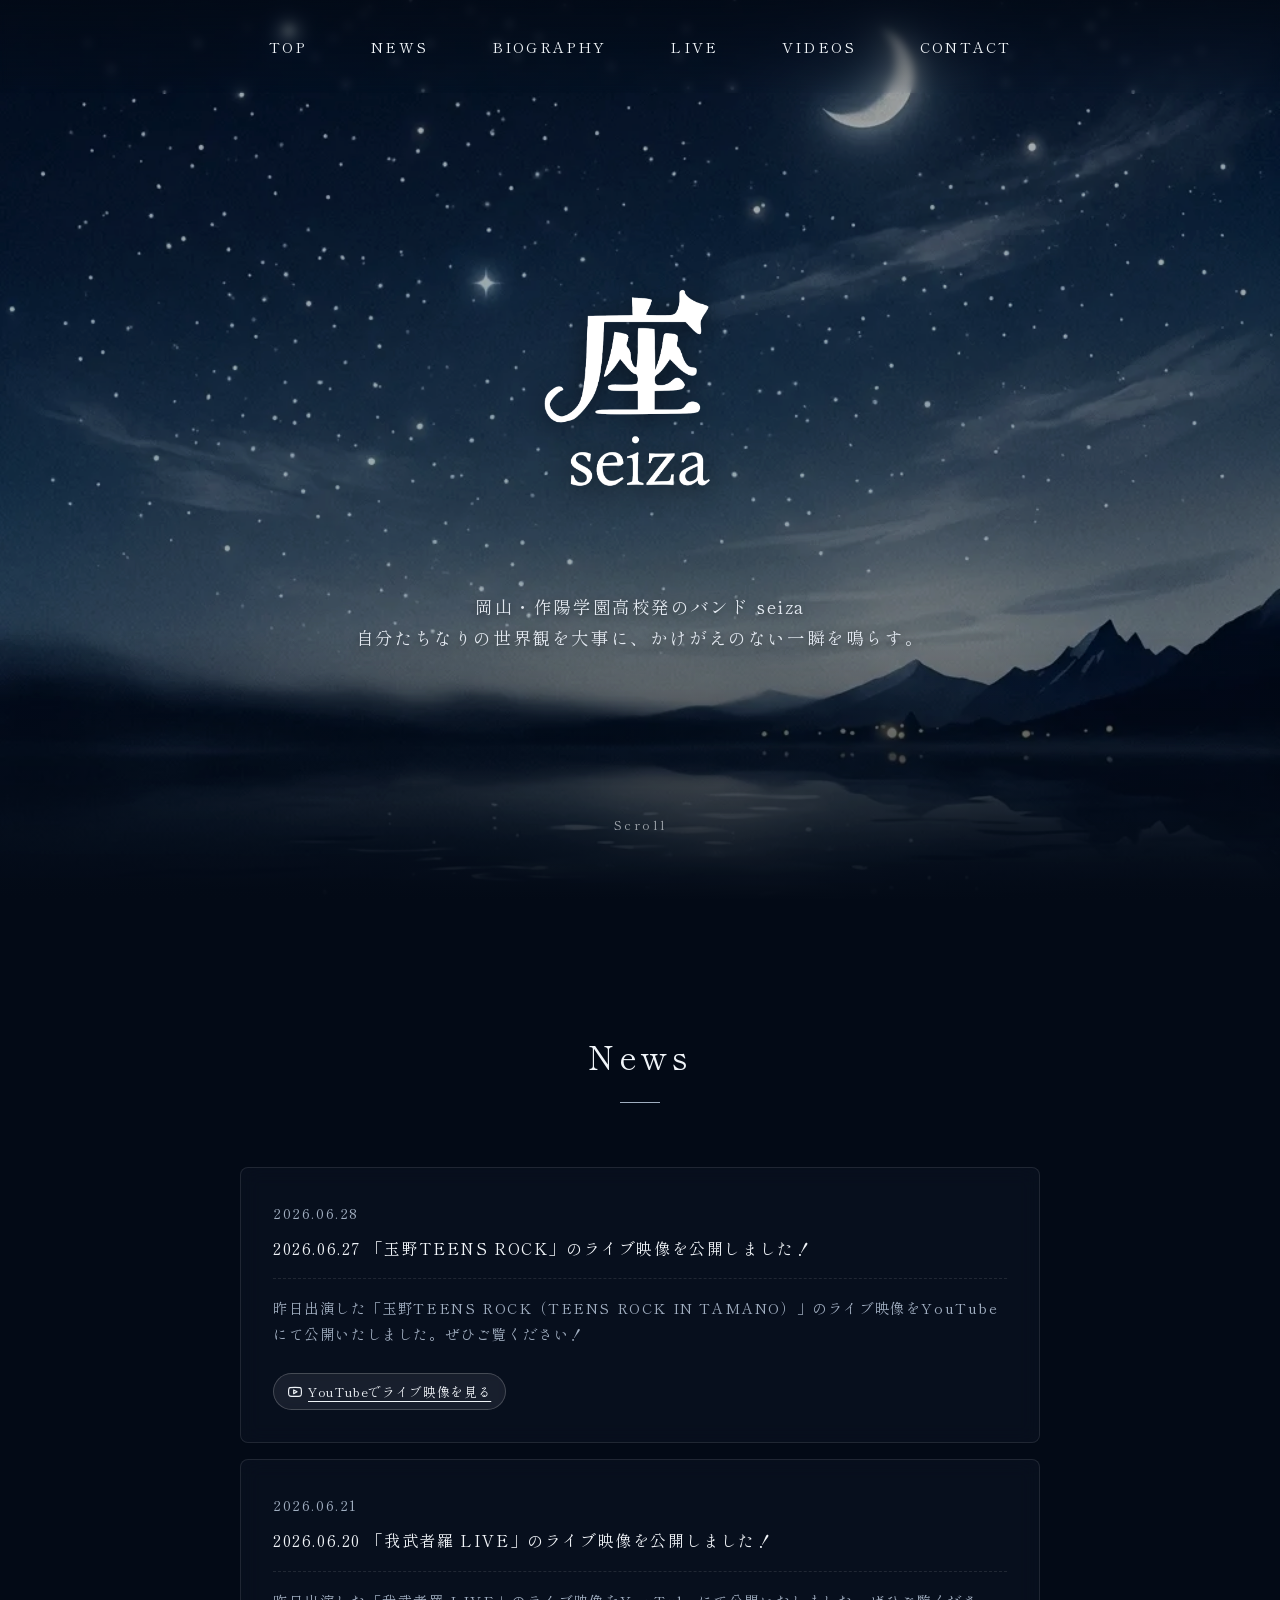
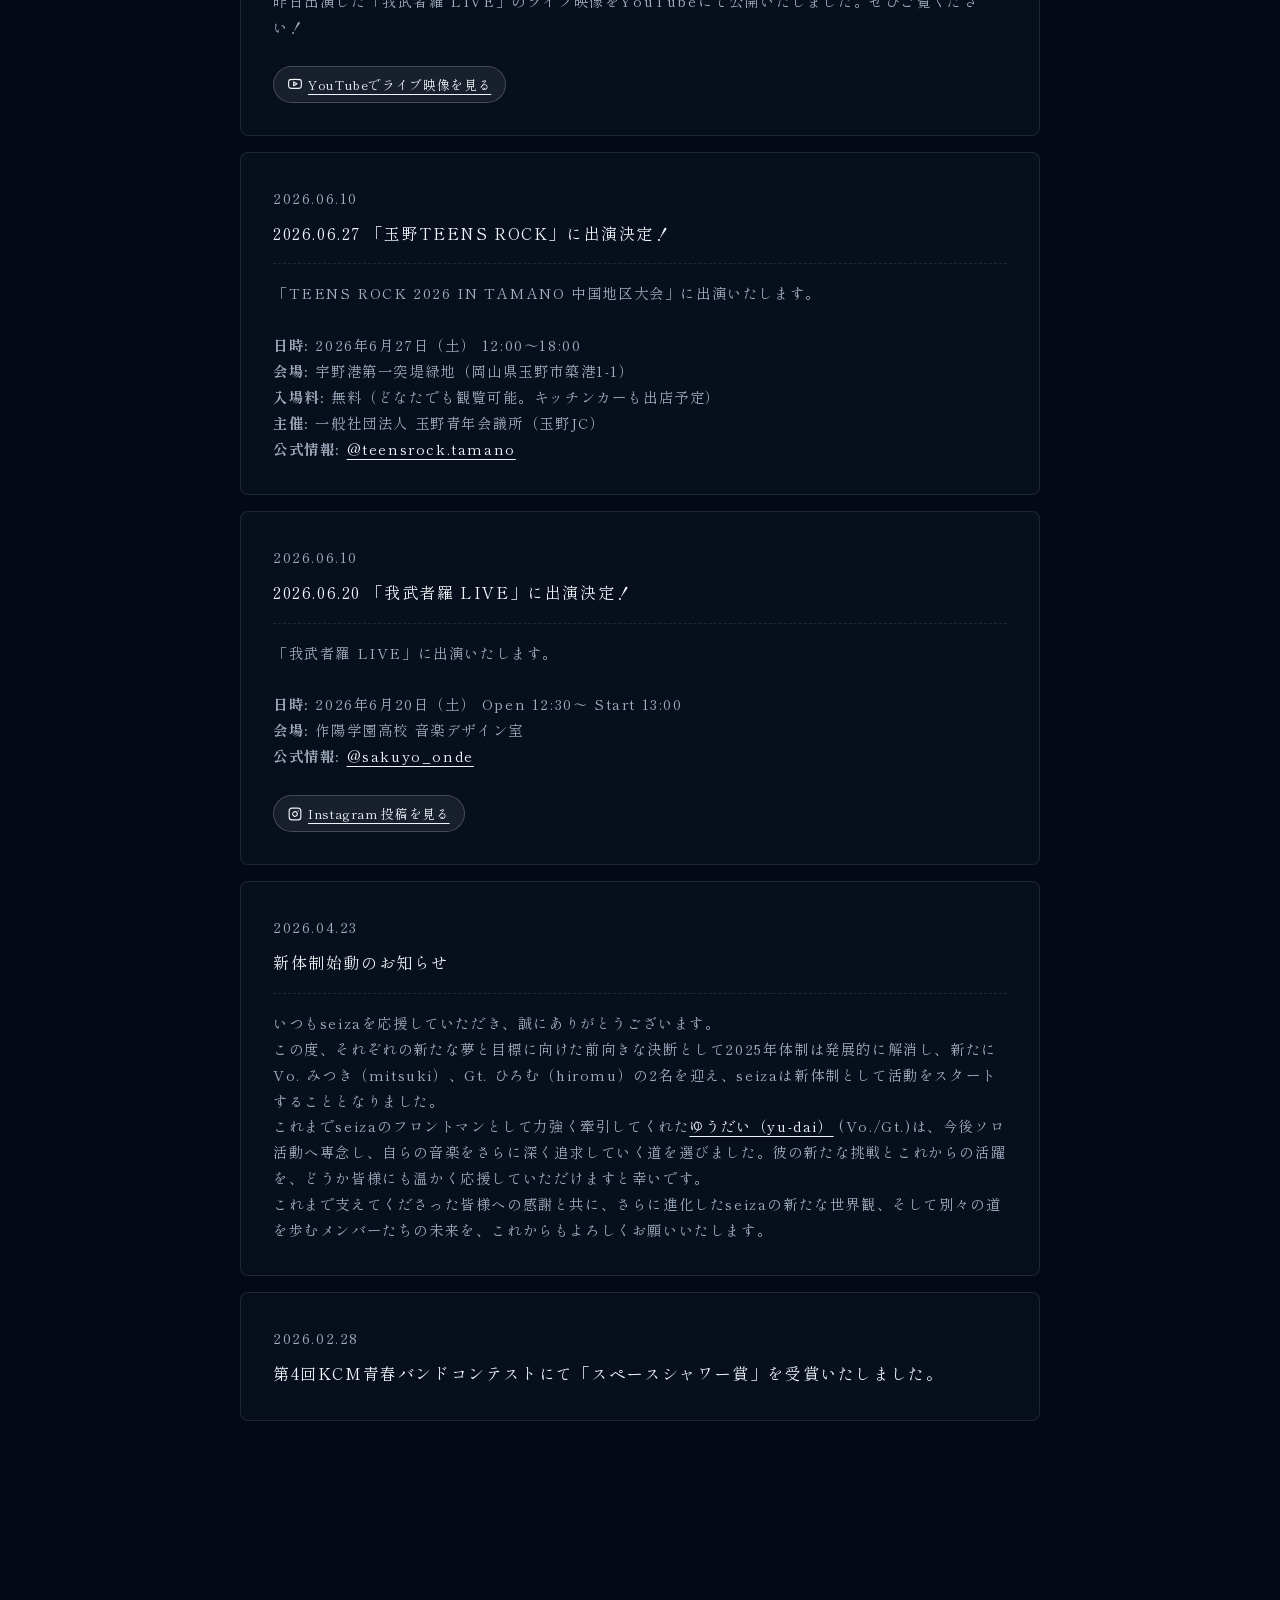
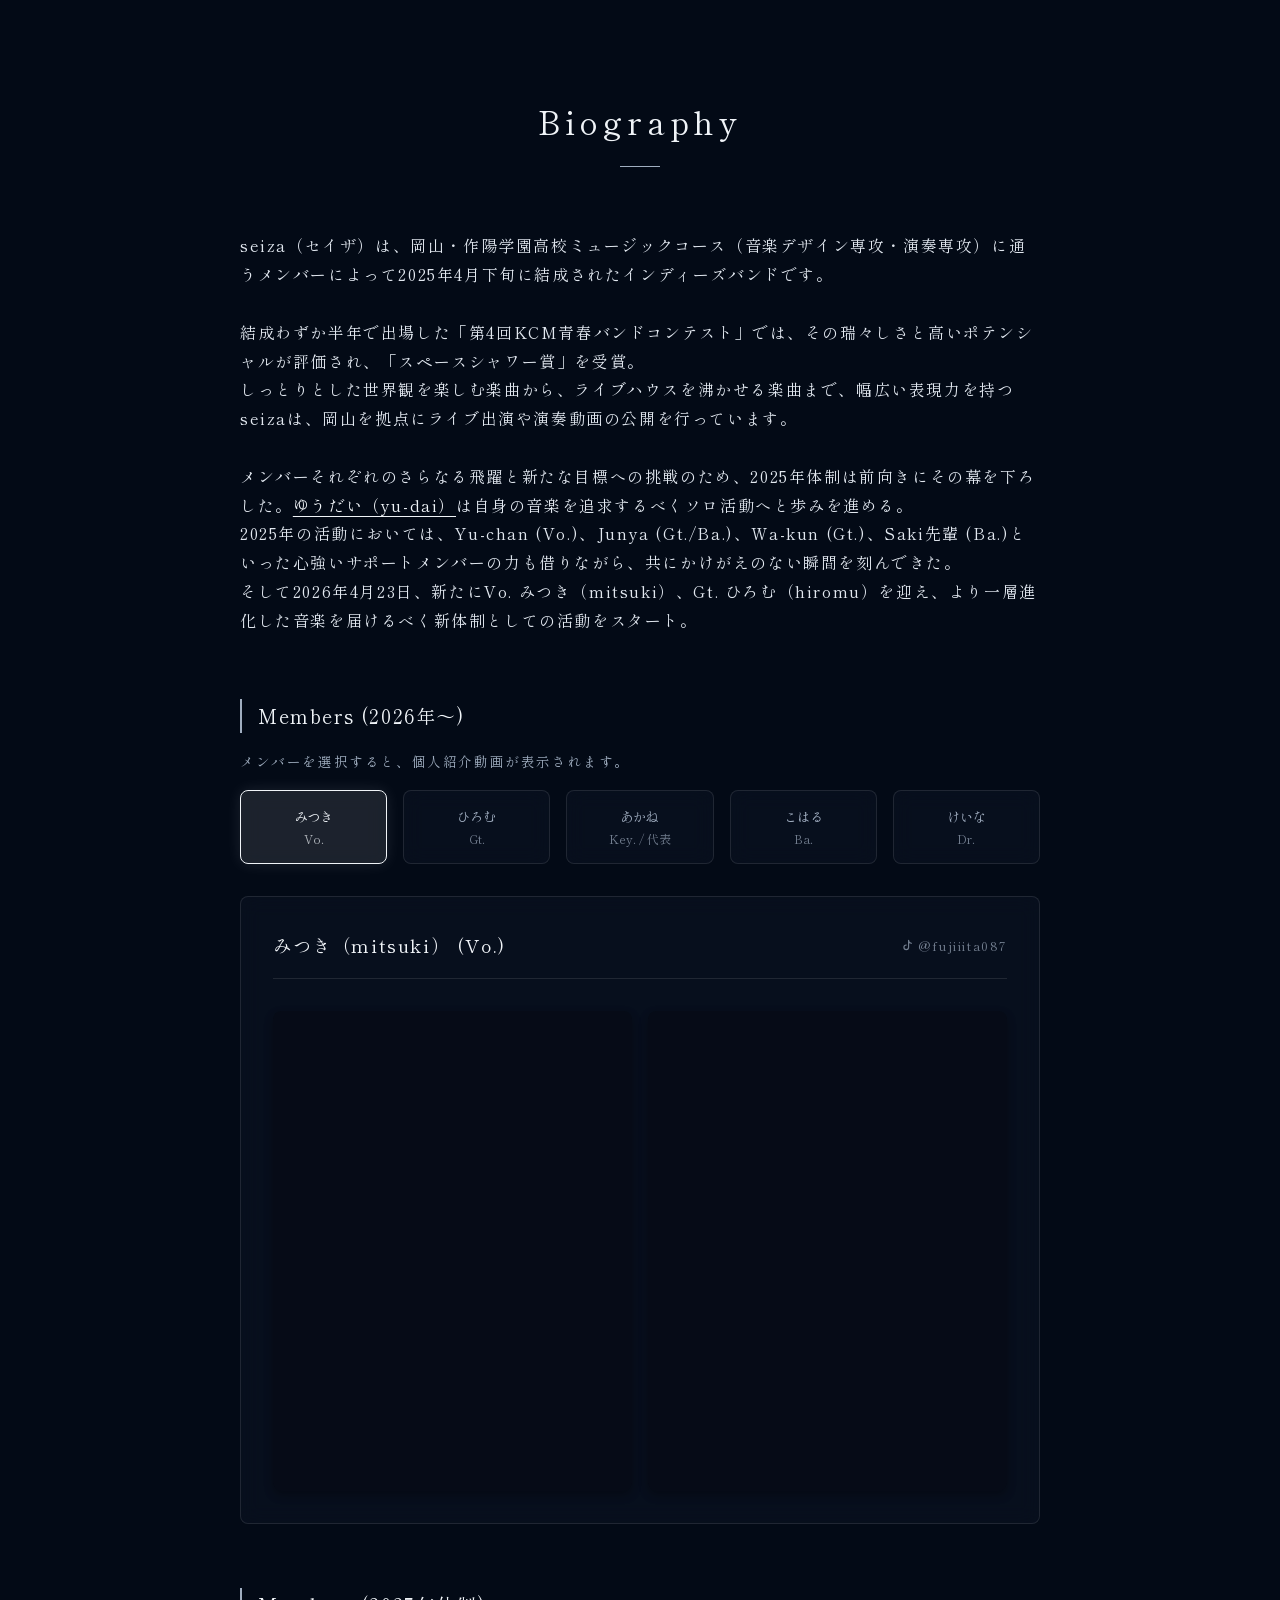
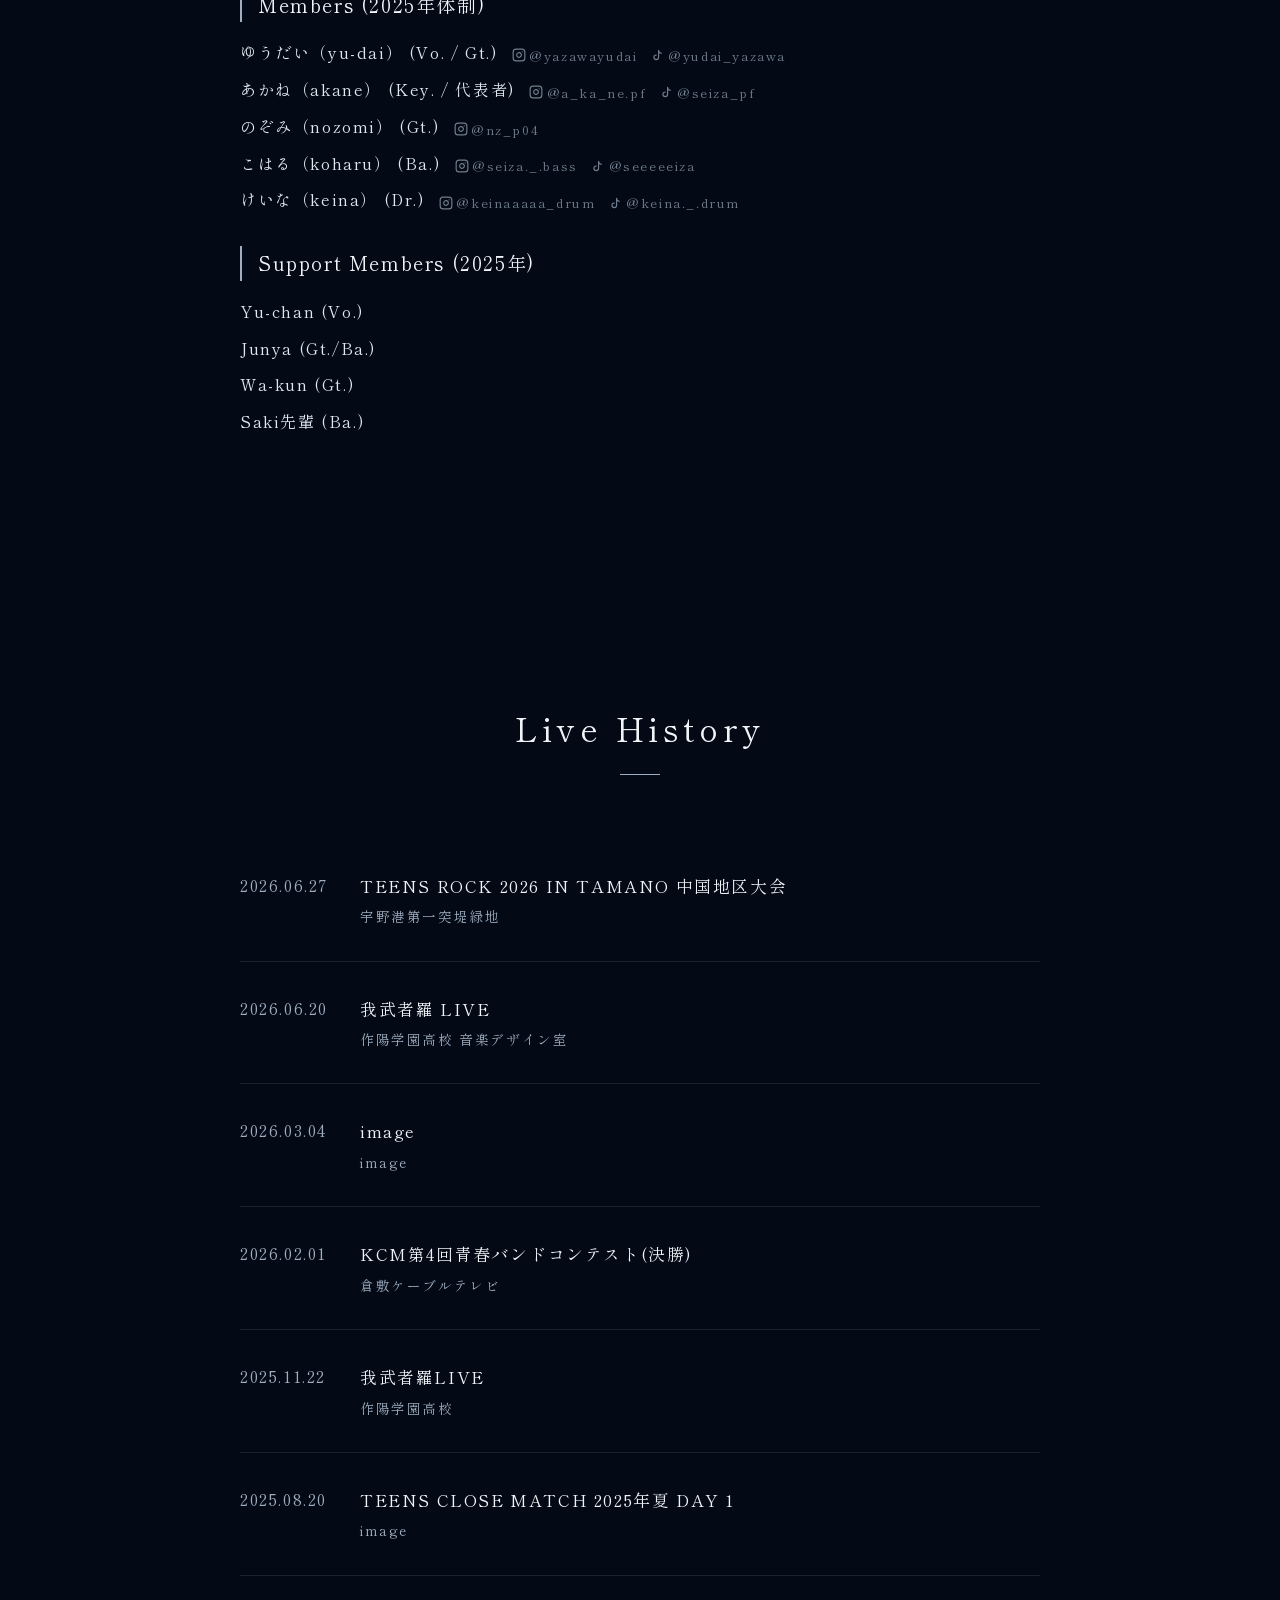
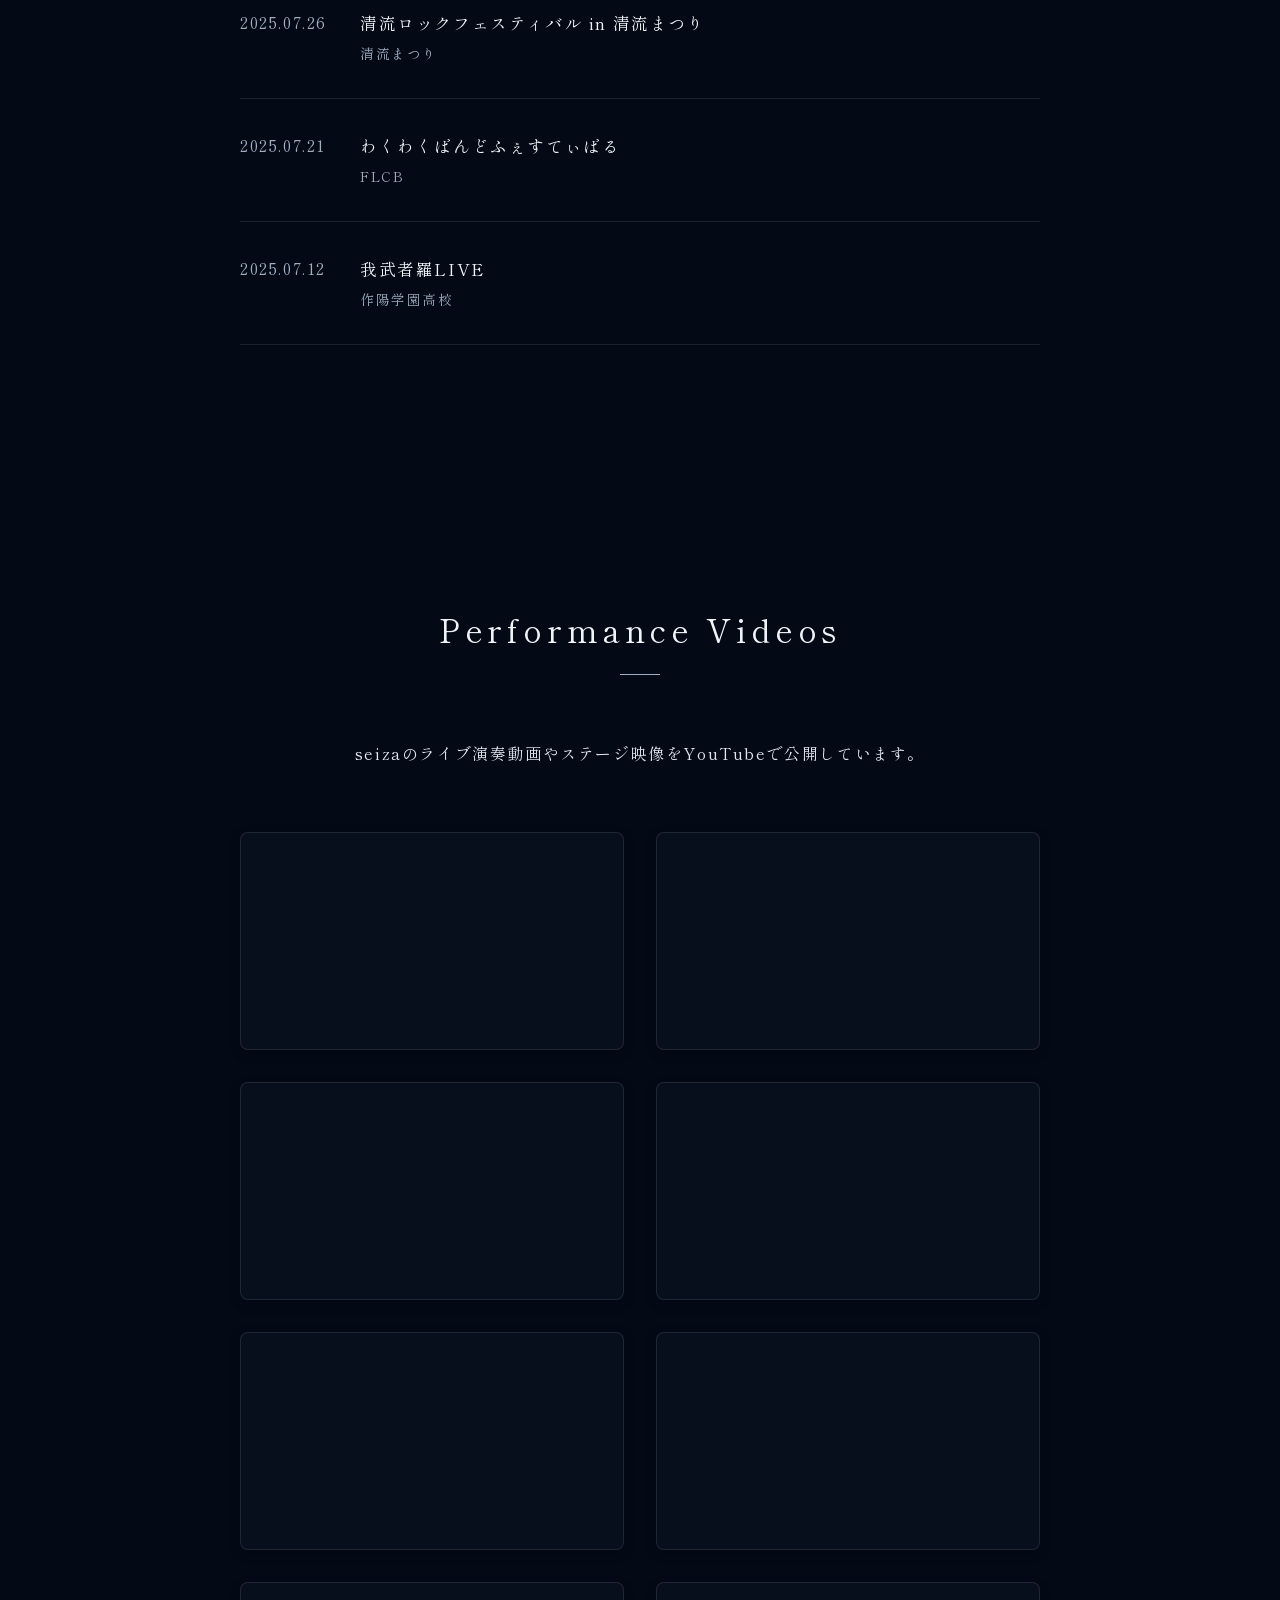
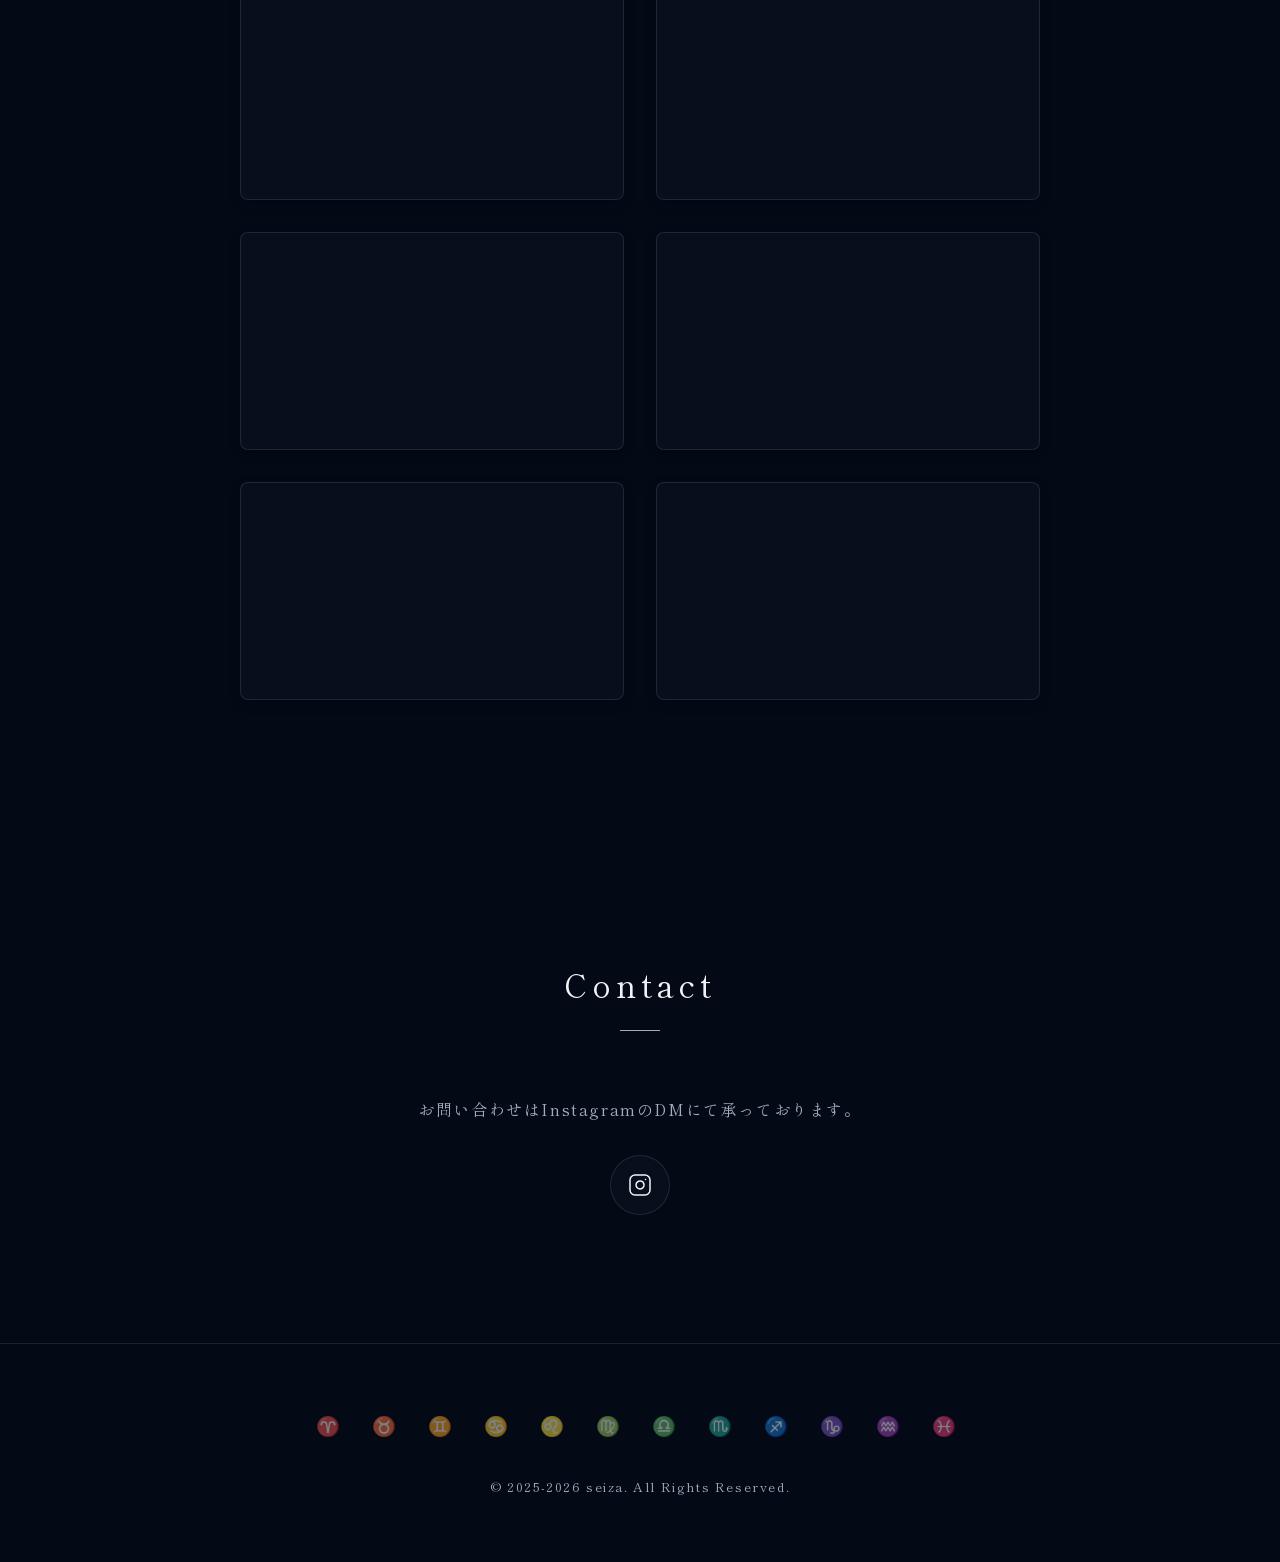
==== commit 00f0b2a7: "Fix Koharu and Keina TikTok embeds" ====
--- a/index.html
+++ b/index.html
@@ -42,8 +42,8 @@
         { "@type": "OrganizationRole", "member": { "@type": "Person", "name": "森本 光稀", "sameAs": "https://www.tiktok.com/@fujiiita087" }, "roleName": "Vocals" },
         { "@type": "OrganizationRole", "member": { "@type": "Person", "name": "片山 大夢", "sameAs": ["https://www.instagram.com/hiromu_munmun/", "https://www.tiktok.com/@hiromu_katayama"] }, "roleName": "Guitar" },
         { "@type": "OrganizationRole", "member": { "@type": "Person", "name": "片岡 明音", "sameAs": ["https://www.instagram.com/a_ka_ne.pf/", "https://www.tiktok.com/@seiza_pf"] }, "roleName": "Keyboard / Leader" },
-        { "@type": "OrganizationRole", "member": { "@type": "Person", "name": "藤岡 心温", "sameAs": ["https://www.instagram.com/seiza._.bass/", "https://www.tiktok.com/@keina._.drum"] }, "roleName": "Bass" },
-        { "@type": "OrganizationRole", "member": { "@type": "Person", "name": "三村 蛍南", "sameAs": ["https://www.instagram.com/keinaaaaa_drum/", "https://www.tiktok.com/@seeeeeiza"] }, "roleName": "Drums" }
+        { "@type": "OrganizationRole", "member": { "@type": "Person", "name": "藤岡 心温", "sameAs": ["https://www.instagram.com/seiza._.bass/", "https://www.tiktok.com/@seeeeeiza"] }, "roleName": "Bass" },
+        { "@type": "OrganizationRole", "member": { "@type": "Person", "name": "三村 蛍南", "sameAs": ["https://www.instagram.com/keinaaaaa_drum/", "https://www.tiktok.com/@keina._.drum"] }, "roleName": "Drums" }
       ],
       "sameAs": [
         "https://www.instagram.com/seiza._official/"
@@ -262,14 +262,14 @@
                             <div class="member-pane-header">
                                 <span class="member-pane-title">こはる（koharu） (Ba.)</span>
                                 <a href="https://www.instagram.com/seiza._.bass/" target="_blank" rel="noopener noreferrer" class="member-sns"><svg viewBox="0 0 24 24" fill="none" stroke="currentColor" stroke-width="2" stroke-linecap="round" stroke-linejoin="round"><rect x="2" y="2" width="20" height="20" rx="5" ry="5"></rect><path d="M16 11.37A4 4 0 1 1 12.63 8 4 4 0 0 1 16 11.37z"></path><line x1="17.5" y1="6.5" x2="17.51" y2="6.5"></line></svg>@seiza._.bass</a>
-                                <a href="https://www.tiktok.com/@keina._.drum" target="_blank" rel="noopener noreferrer" class="member-sns"><svg viewBox="0 0 24 24" fill="none" stroke="currentColor" stroke-width="2" stroke-linecap="round" stroke-linejoin="round"><path d="M9 12a4 4 0 1 0 4 4V4a5 5 0 0 0 5 5"></path></svg>@keina._.drum</a>
+                                <a href="https://www.tiktok.com/@seeeeeiza" target="_blank" rel="noopener noreferrer" class="member-sns"><svg viewBox="0 0 24 24" fill="none" stroke="currentColor" stroke-width="2" stroke-linecap="round" stroke-linejoin="round"><path d="M9 12a4 4 0 1 0 4 4V4a5 5 0 0 0 5 5"></path></svg>@seeeeeiza</a>
                             </div>
                             <div class="instagram-videos-grid">
                                 <div class="instagram-video-item">
-                                    <iframe src="about:blank" data-src="https://www.tiktok.com/embed/v2/7657529098935340308" scrolling="no" allowtransparency="true" allowfullscreen="true" frameborder="0"></iframe>
-                                </div>
-                                <div class="instagram-video-item">
-                                    <iframe src="about:blank" data-src="https://www.tiktok.com/embed/v2/7657527437890227476" scrolling="no" allowtransparency="true" allowfullscreen="true" frameborder="0"></iframe>
+                                    <iframe src="about:blank" data-src="https://www.tiktok.com/embed/v2/7563258383046872341" scrolling="no" allowtransparency="true" allowfullscreen="true" frameborder="0"></iframe>
+                                </div>
+                                <div class="instagram-video-item">
+                                    <iframe src="about:blank" data-src="https://www.tiktok.com/embed/v2/7527988934853397768" scrolling="no" allowtransparency="true" allowfullscreen="true" frameborder="0"></iframe>
                                 </div>
 
                             </div>
@@ -280,14 +280,14 @@
                             <div class="member-pane-header">
                                 <span class="member-pane-title">けいな（keina） (Dr.)</span>
                                 <a href="https://www.instagram.com/keinaaaaa_drum/" target="_blank" rel="noopener noreferrer" class="member-sns"><svg viewBox="0 0 24 24" fill="none" stroke="currentColor" stroke-width="2" stroke-linecap="round" stroke-linejoin="round"><rect x="2" y="2" width="20" height="20" rx="5" ry="5"></rect><path d="M16 11.37A4 4 0 1 1 12.63 8 4 4 0 0 1 16 11.37z"></path><line x1="17.5" y1="6.5" x2="17.51" y2="6.5"></line></svg>@keinaaaaa_drum</a>
-                                <a href="https://www.tiktok.com/@seeeeeiza" target="_blank" rel="noopener noreferrer" class="member-sns"><svg viewBox="0 0 24 24" fill="none" stroke="currentColor" stroke-width="2" stroke-linecap="round" stroke-linejoin="round"><path d="M9 12a4 4 0 1 0 4 4V4a5 5 0 0 0 5 5"></path></svg>@seeeeeiza</a>
+                                <a href="https://www.tiktok.com/@keina._.drum" target="_blank" rel="noopener noreferrer" class="member-sns"><svg viewBox="0 0 24 24" fill="none" stroke="currentColor" stroke-width="2" stroke-linecap="round" stroke-linejoin="round"><path d="M9 12a4 4 0 1 0 4 4V4a5 5 0 0 0 5 5"></path></svg>@keina._.drum</a>
                             </div>
                             <div class="instagram-videos-grid">
                                 <div class="instagram-video-item">
-                                    <iframe src="about:blank" data-src="https://www.tiktok.com/embed/v2/7563258383046872341" scrolling="no" allowtransparency="true" allowfullscreen="true" frameborder="0"></iframe>
-                                </div>
-                                <div class="instagram-video-item">
-                                    <iframe src="about:blank" data-src="https://www.tiktok.com/embed/v2/7527988934853397768" scrolling="no" allowtransparency="true" allowfullscreen="true" frameborder="0"></iframe>
+                                    <iframe src="about:blank" data-src="https://www.tiktok.com/embed/v2/7657529098935340308" scrolling="no" allowtransparency="true" allowfullscreen="true" frameborder="0"></iframe>
+                                </div>
+                                <div class="instagram-video-item">
+                                    <iframe src="about:blank" data-src="https://www.tiktok.com/embed/v2/7657527437890227476" scrolling="no" allowtransparency="true" allowfullscreen="true" frameborder="0"></iframe>
                                 </div>
                             </div>
                         </div>
@@ -298,8 +298,8 @@
                         <li>ゆうだい（yu-dai） (Vo. / Gt.) <a href="https://www.instagram.com/yazawayudai/" target="_blank" rel="noopener noreferrer" class="member-sns"><svg viewBox="0 0 24 24" fill="none" stroke="currentColor" stroke-width="2" stroke-linecap="round" stroke-linejoin="round"><rect x="2" y="2" width="20" height="20" rx="5" ry="5"></rect><path d="M16 11.37A4 4 0 1 1 12.63 8 4 4 0 0 1 16 11.37z"></path><line x1="17.5" y1="6.5" x2="17.51" y2="6.5"></line></svg>@yazawayudai</a> <a href="https://www.tiktok.com/@yudai_yazawa" target="_blank" rel="noopener noreferrer" class="member-sns"><svg viewBox="0 0 24 24" fill="none" stroke="currentColor" stroke-width="2" stroke-linecap="round" stroke-linejoin="round"><path d="M9 12a4 4 0 1 0 4 4V4a5 5 0 0 0 5 5"></path></svg>@yudai_yazawa</a></li>
                         <li>あかね（akane） (Key. / 代表者) <a href="https://www.instagram.com/a_ka_ne.pf/" target="_blank" rel="noopener noreferrer" class="member-sns"><svg viewBox="0 0 24 24" fill="none" stroke="currentColor" stroke-width="2" stroke-linecap="round" stroke-linejoin="round"><rect x="2" y="2" width="20" height="20" rx="5" ry="5"></rect><path d="M16 11.37A4 4 0 1 1 12.63 8 4 4 0 0 1 16 11.37z"></path><line x1="17.5" y1="6.5" x2="17.51" y2="6.5"></line></svg>@a_ka_ne.pf</a> <a href="https://www.tiktok.com/@seiza_pf" target="_blank" rel="noopener noreferrer" class="member-sns"><svg viewBox="0 0 24 24" fill="none" stroke="currentColor" stroke-width="2" stroke-linecap="round" stroke-linejoin="round"><path d="M9 12a4 4 0 1 0 4 4V4a5 5 0 0 0 5 5"></path></svg>@seiza_pf</a></li>
                         <li>のぞみ（nozomi） (Gt.) <a href="https://www.instagram.com/nz_p04/" target="_blank" rel="noopener noreferrer" class="member-sns"><svg viewBox="0 0 24 24" fill="none" stroke="currentColor" stroke-width="2" stroke-linecap="round" stroke-linejoin="round"><rect x="2" y="2" width="20" height="20" rx="5" ry="5"></rect><path d="M16 11.37A4 4 0 1 1 12.63 8 4 4 0 0 1 16 11.37z"></path><line x1="17.5" y1="6.5" x2="17.51" y2="6.5"></line></svg>@nz_p04</a></li>
-                        <li>こはる（koharu） (Ba.) <a href="https://www.instagram.com/seiza._.bass/" target="_blank" rel="noopener noreferrer" class="member-sns"><svg viewBox="0 0 24 24" fill="none" stroke="currentColor" stroke-width="2" stroke-linecap="round" stroke-linejoin="round"><rect x="2" y="2" width="20" height="20" rx="5" ry="5"></rect><path d="M16 11.37A4 4 0 1 1 12.63 8 4 4 0 0 1 16 11.37z"></path><line x1="17.5" y1="6.5" x2="17.51" y2="6.5"></line></svg>@seiza._.bass</a> <a href="https://www.tiktok.com/@keina._.drum" target="_blank" rel="noopener noreferrer" class="member-sns"><svg viewBox="0 0 24 24" fill="none" stroke="currentColor" stroke-width="2" stroke-linecap="round" stroke-linejoin="round"><path d="M9 12a4 4 0 1 0 4 4V4a5 5 0 0 0 5 5"></path></svg>@keina._.drum</a></li>
-                        <li>けいな（keina） (Dr.) <a href="https://www.instagram.com/keinaaaaa_drum/" target="_blank" rel="noopener noreferrer" class="member-sns"><svg viewBox="0 0 24 24" fill="none" stroke="currentColor" stroke-width="2" stroke-linecap="round" stroke-linejoin="round"><rect x="2" y="2" width="20" height="20" rx="5" ry="5"></rect><path d="M16 11.37A4 4 0 1 1 12.63 8 4 4 0 0 1 16 11.37z"></path><line x1="17.5" y1="6.5" x2="17.51" y2="6.5"></line></svg>@keinaaaaa_drum</a> <a href="https://www.tiktok.com/@seeeeeiza" target="_blank" rel="noopener noreferrer" class="member-sns"><svg viewBox="0 0 24 24" fill="none" stroke="currentColor" stroke-width="2" stroke-linecap="round" stroke-linejoin="round"><path d="M9 12a4 4 0 1 0 4 4V4a5 5 0 0 0 5 5"></path></svg>@seeeeeiza</a></li>
+                        <li>こはる（koharu） (Ba.) <a href="https://www.instagram.com/seiza._.bass/" target="_blank" rel="noopener noreferrer" class="member-sns"><svg viewBox="0 0 24 24" fill="none" stroke="currentColor" stroke-width="2" stroke-linecap="round" stroke-linejoin="round"><rect x="2" y="2" width="20" height="20" rx="5" ry="5"></rect><path d="M16 11.37A4 4 0 1 1 12.63 8 4 4 0 0 1 16 11.37z"></path><line x1="17.5" y1="6.5" x2="17.51" y2="6.5"></line></svg>@seiza._.bass</a> <a href="https://www.tiktok.com/@seeeeeiza" target="_blank" rel="noopener noreferrer" class="member-sns"><svg viewBox="0 0 24 24" fill="none" stroke="currentColor" stroke-width="2" stroke-linecap="round" stroke-linejoin="round"><path d="M9 12a4 4 0 1 0 4 4V4a5 5 0 0 0 5 5"></path></svg>@seeeeeiza</a></li>
+                        <li>けいな（keina） (Dr.) <a href="https://www.instagram.com/keinaaaaa_drum/" target="_blank" rel="noopener noreferrer" class="member-sns"><svg viewBox="0 0 24 24" fill="none" stroke="currentColor" stroke-width="2" stroke-linecap="round" stroke-linejoin="round"><rect x="2" y="2" width="20" height="20" rx="5" ry="5"></rect><path d="M16 11.37A4 4 0 1 1 12.63 8 4 4 0 0 1 16 11.37z"></path><line x1="17.5" y1="6.5" x2="17.51" y2="6.5"></line></svg>@keinaaaaa_drum</a> <a href="https://www.tiktok.com/@keina._.drum" target="_blank" rel="noopener noreferrer" class="member-sns"><svg viewBox="0 0 24 24" fill="none" stroke="currentColor" stroke-width="2" stroke-linecap="round" stroke-linejoin="round"><path d="M9 12a4 4 0 1 0 4 4V4a5 5 0 0 0 5 5"></path></svg>@keina._.drum</a></li>
                     </ul>
 
                     <h3 class="members-title" style="margin-top: 2rem;">Support Members (2025年)</h3>
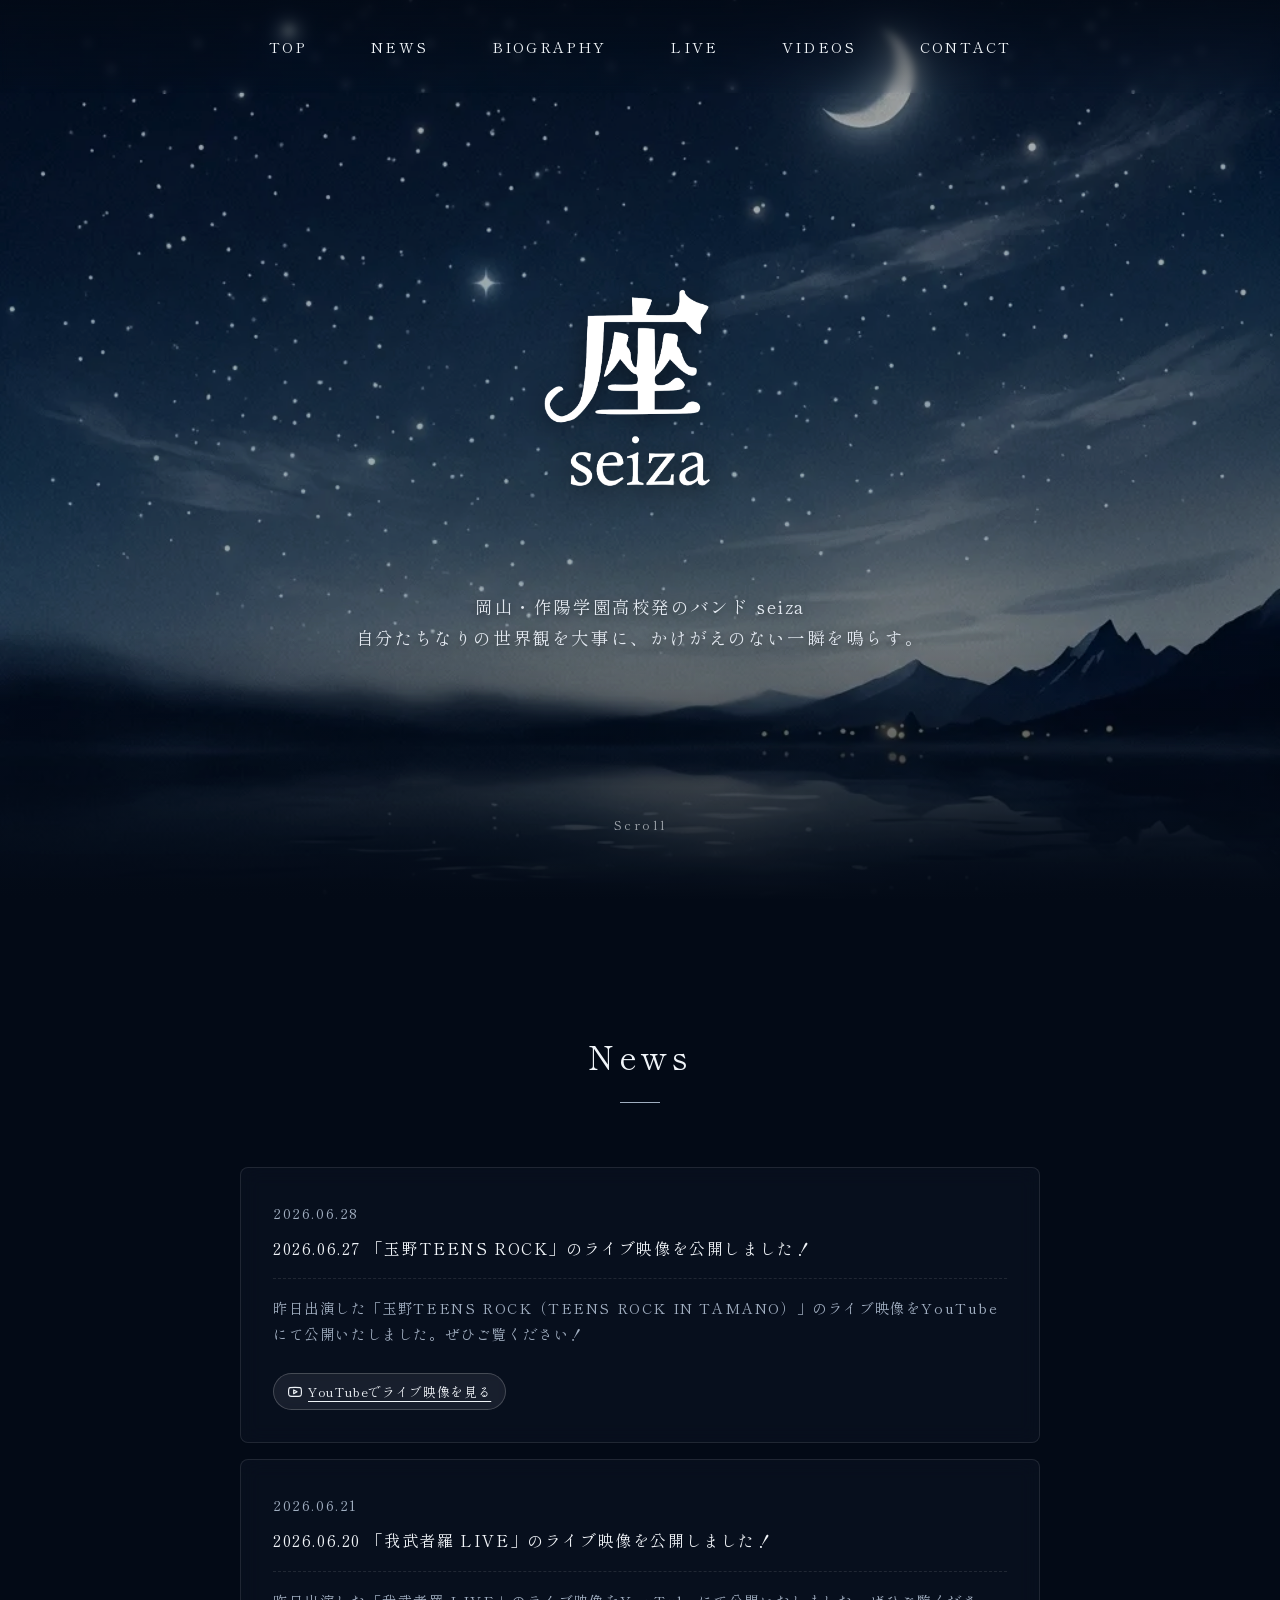
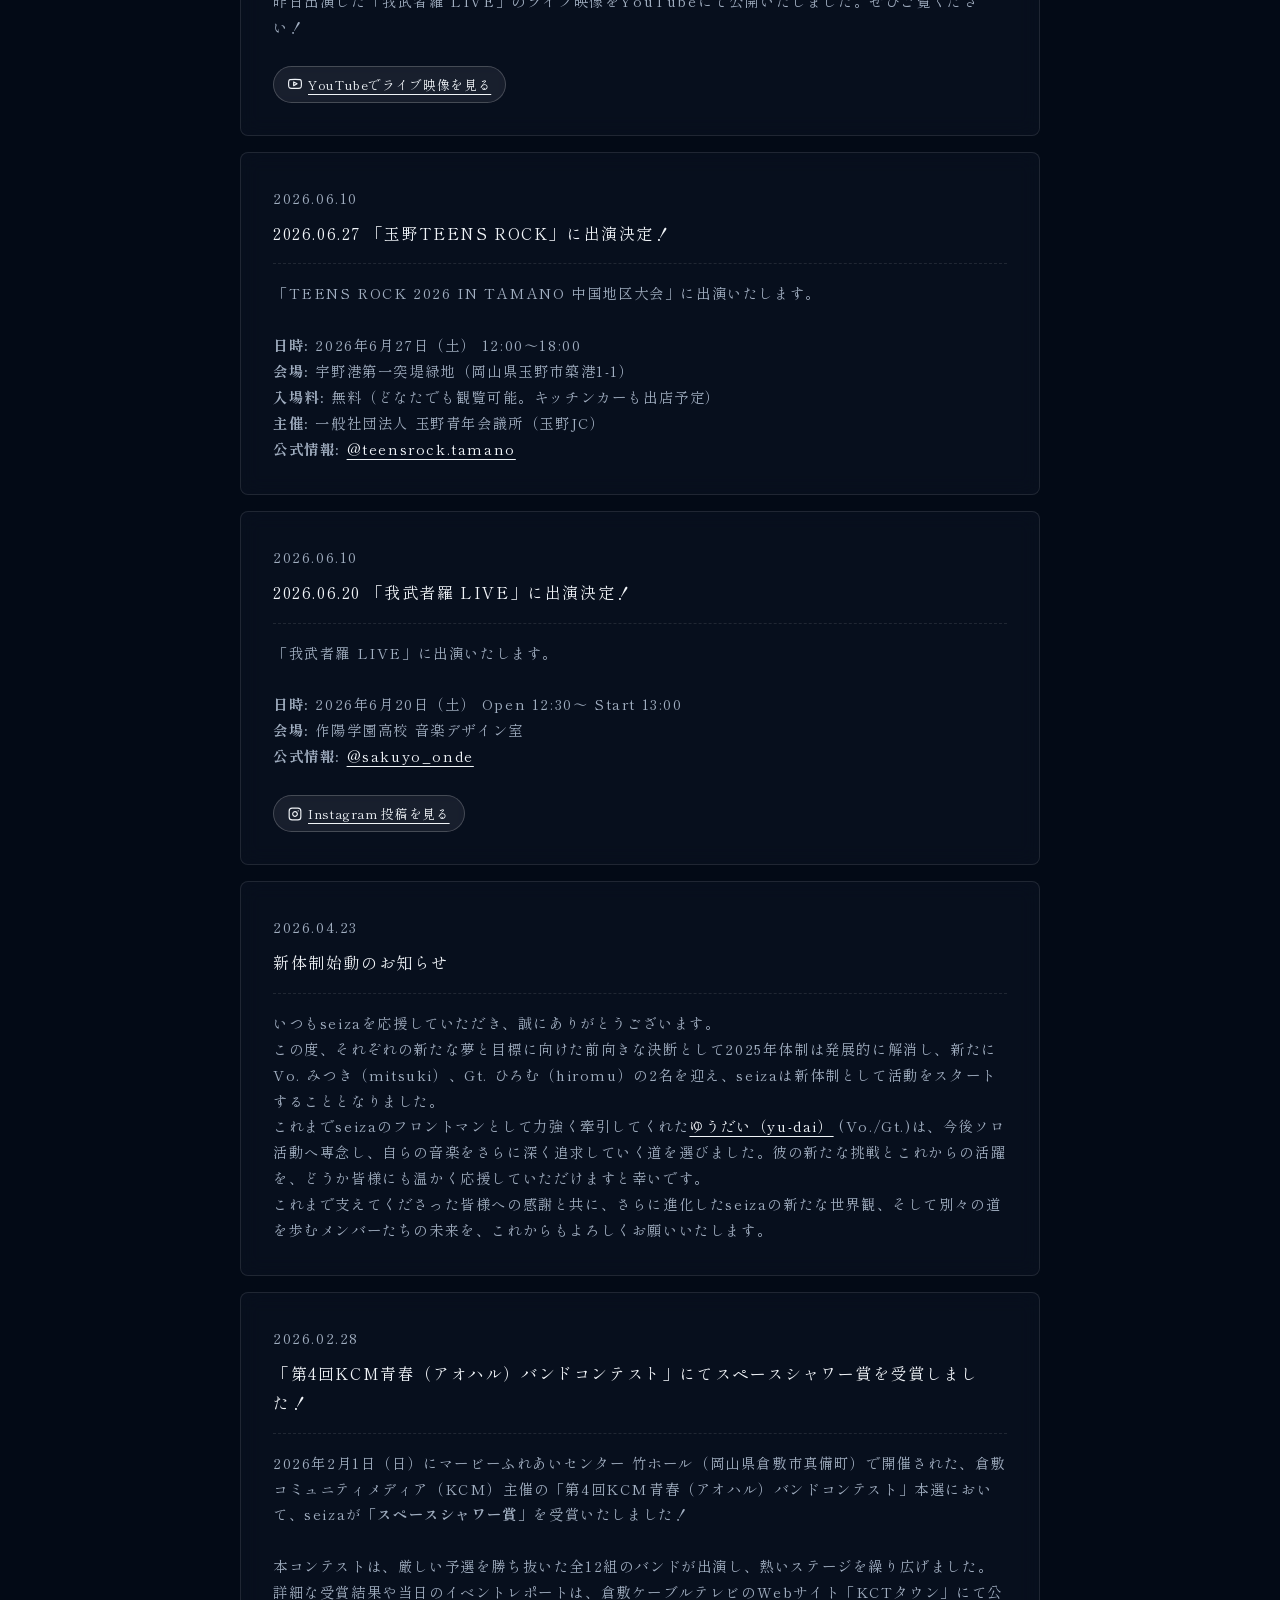
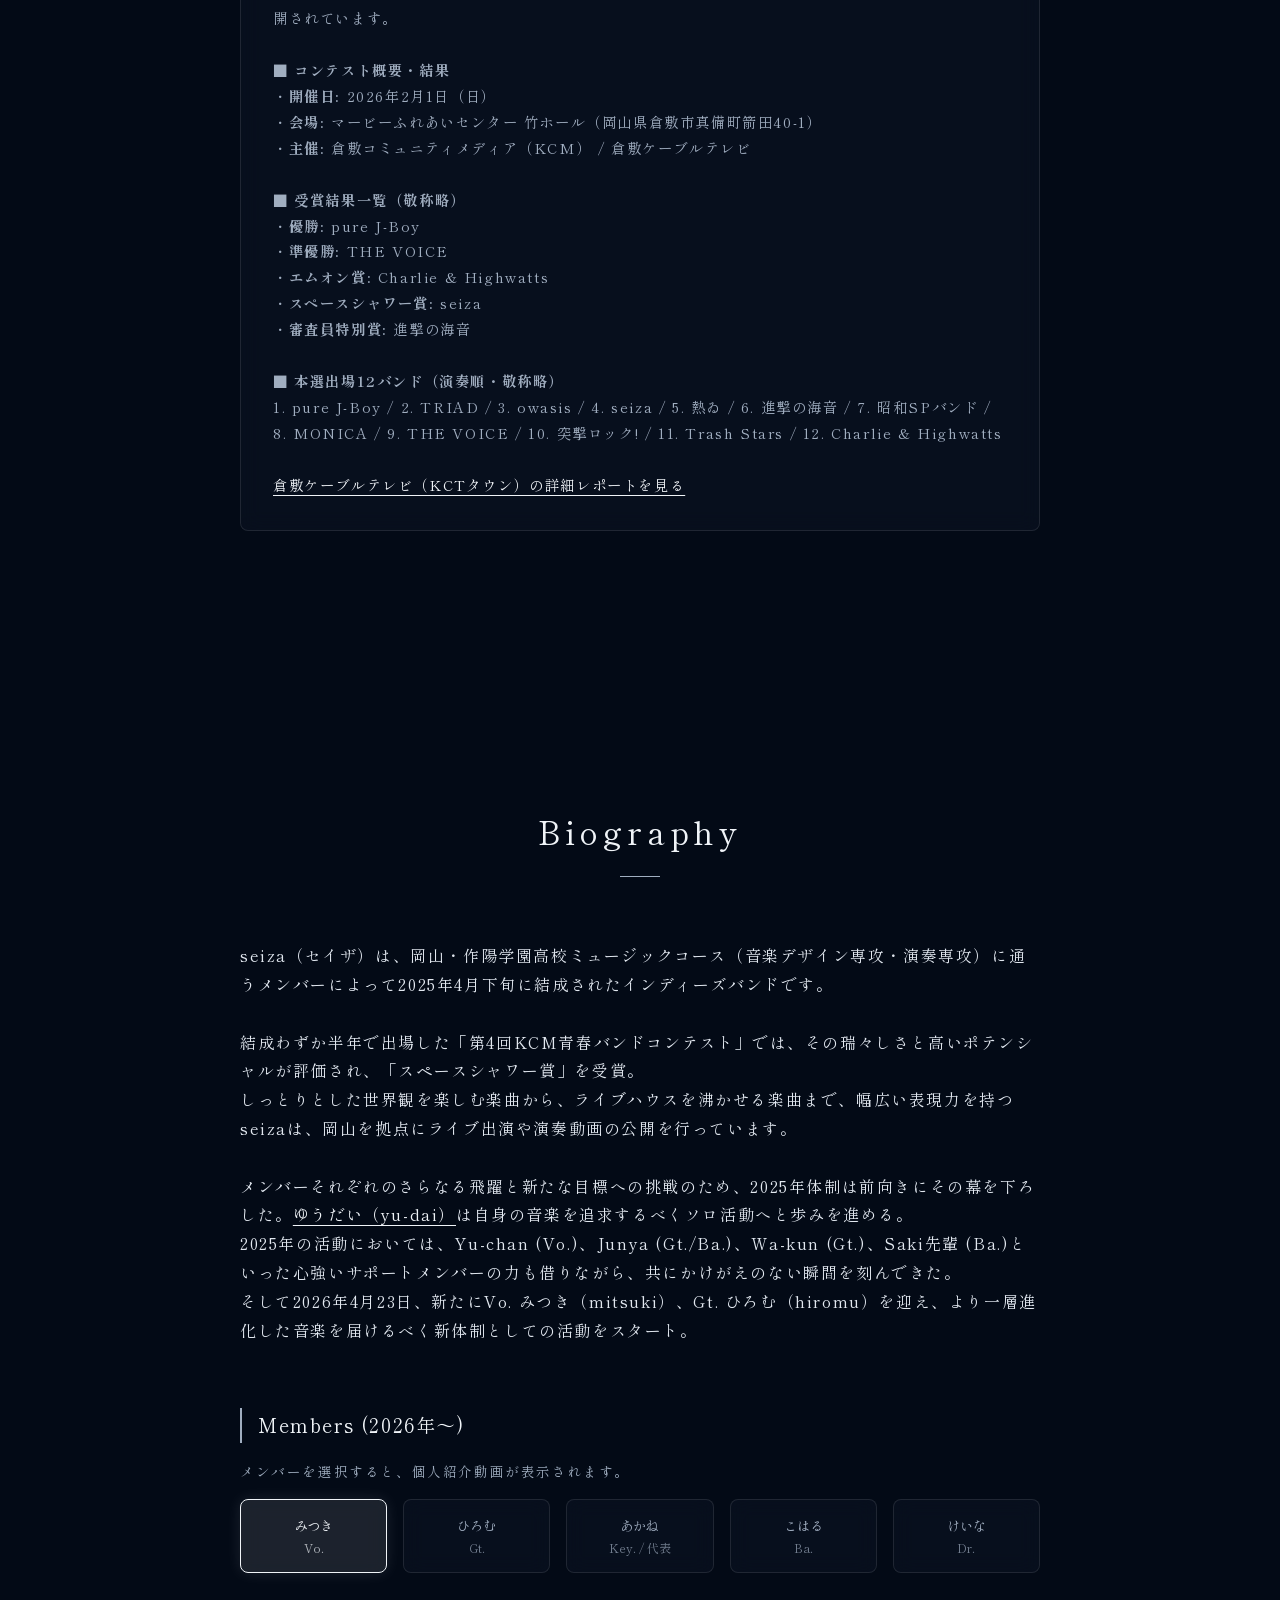
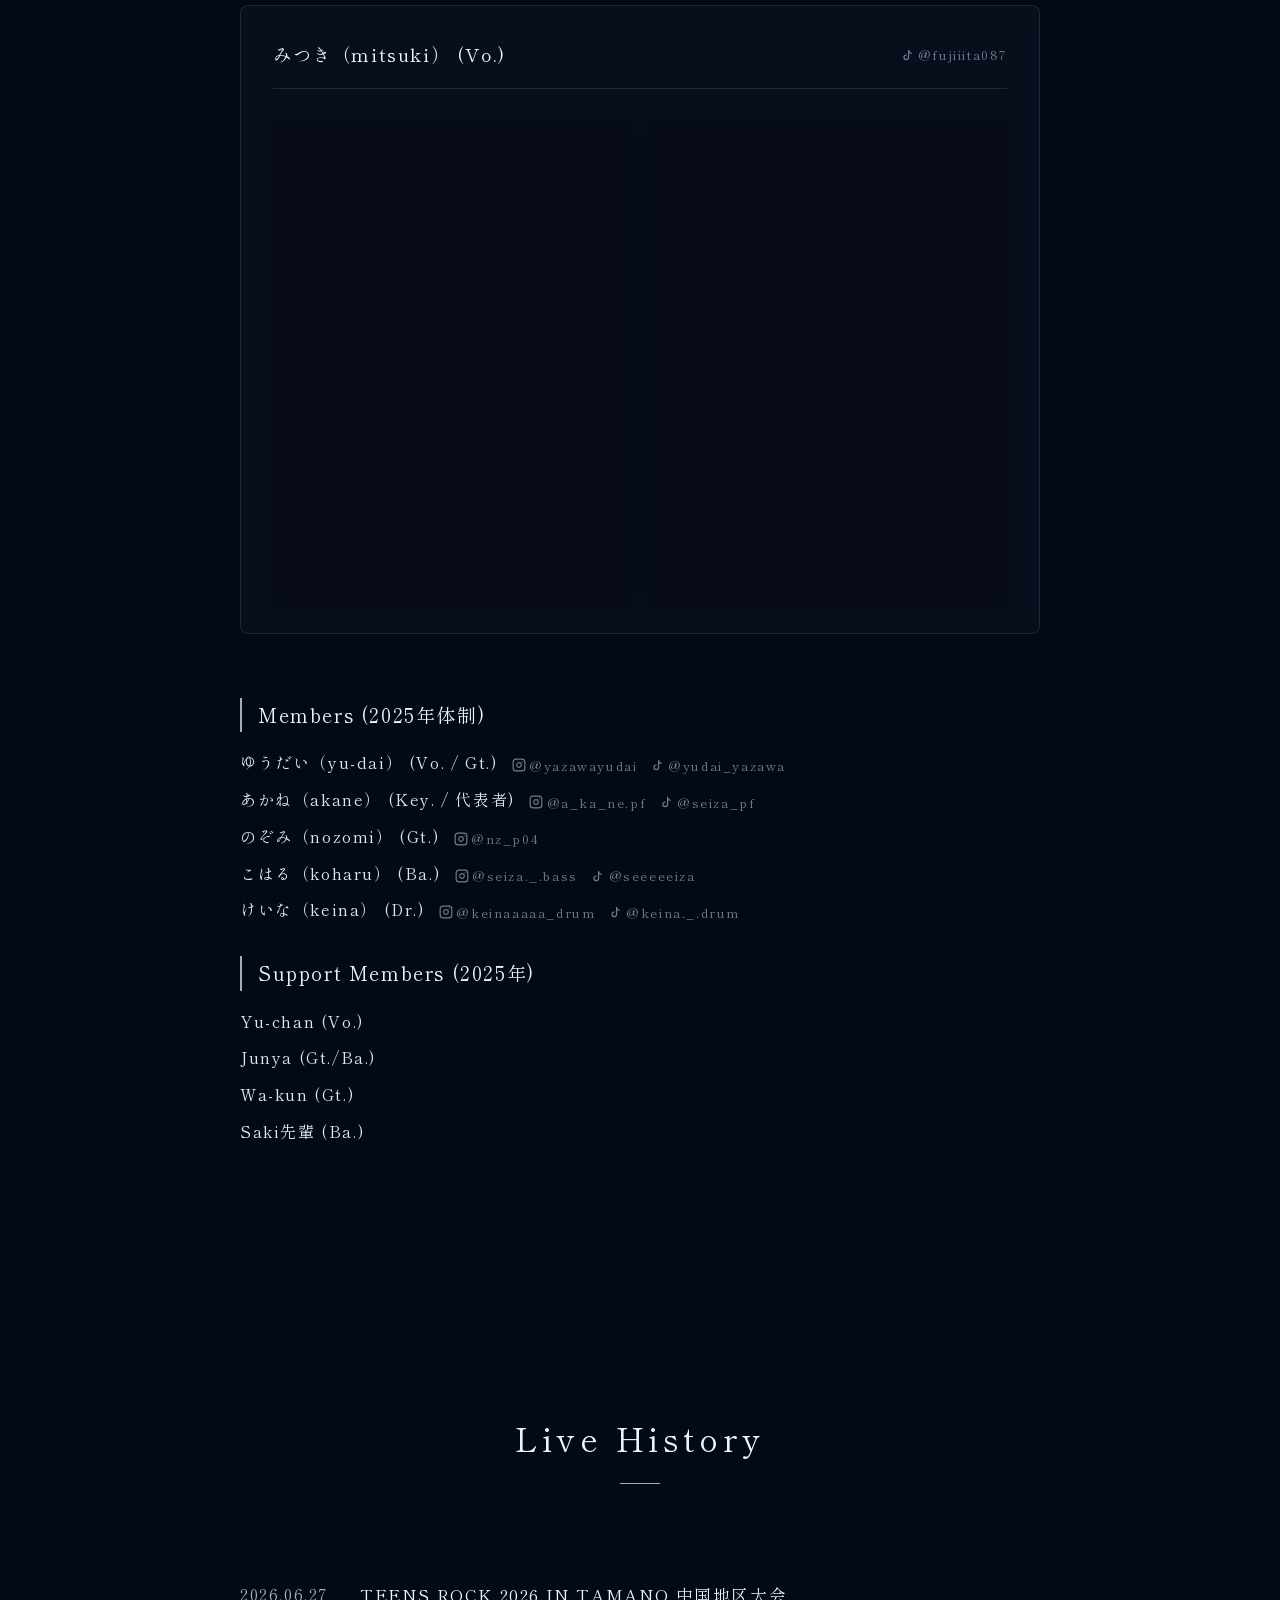
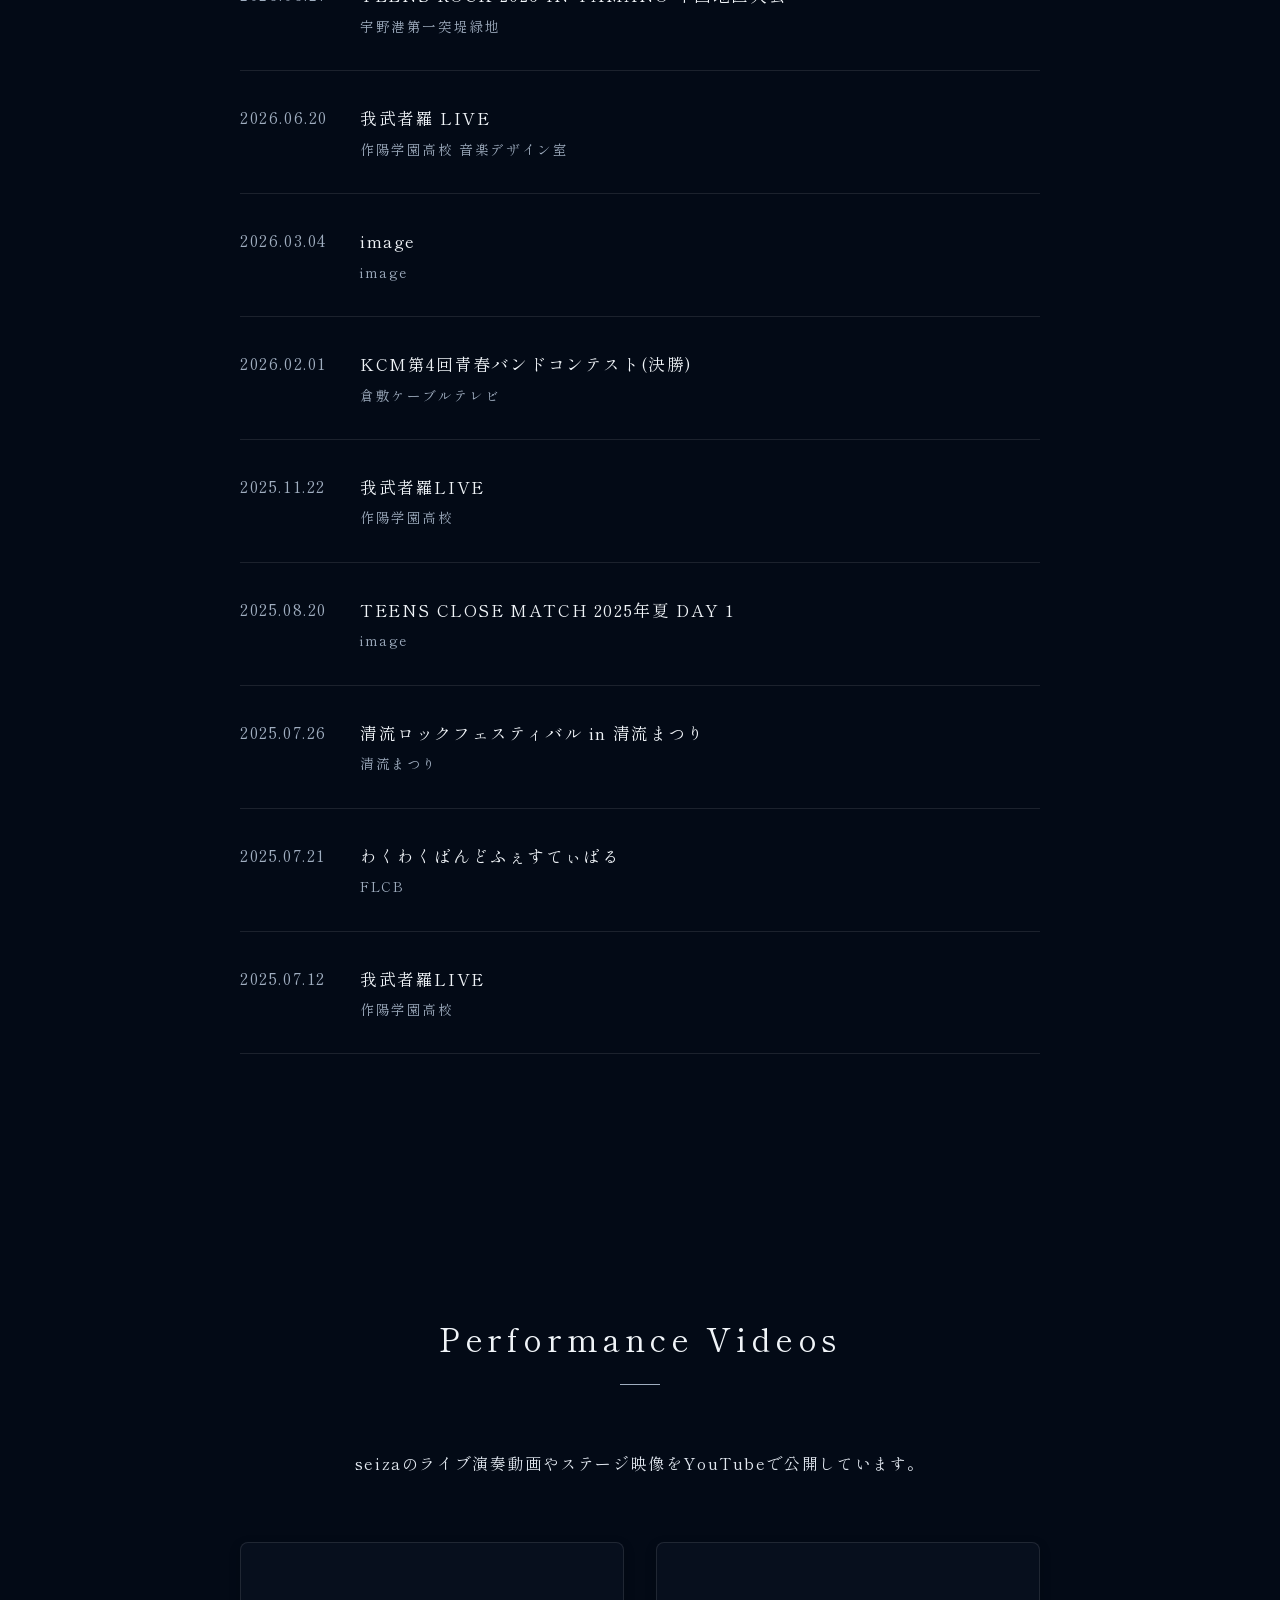
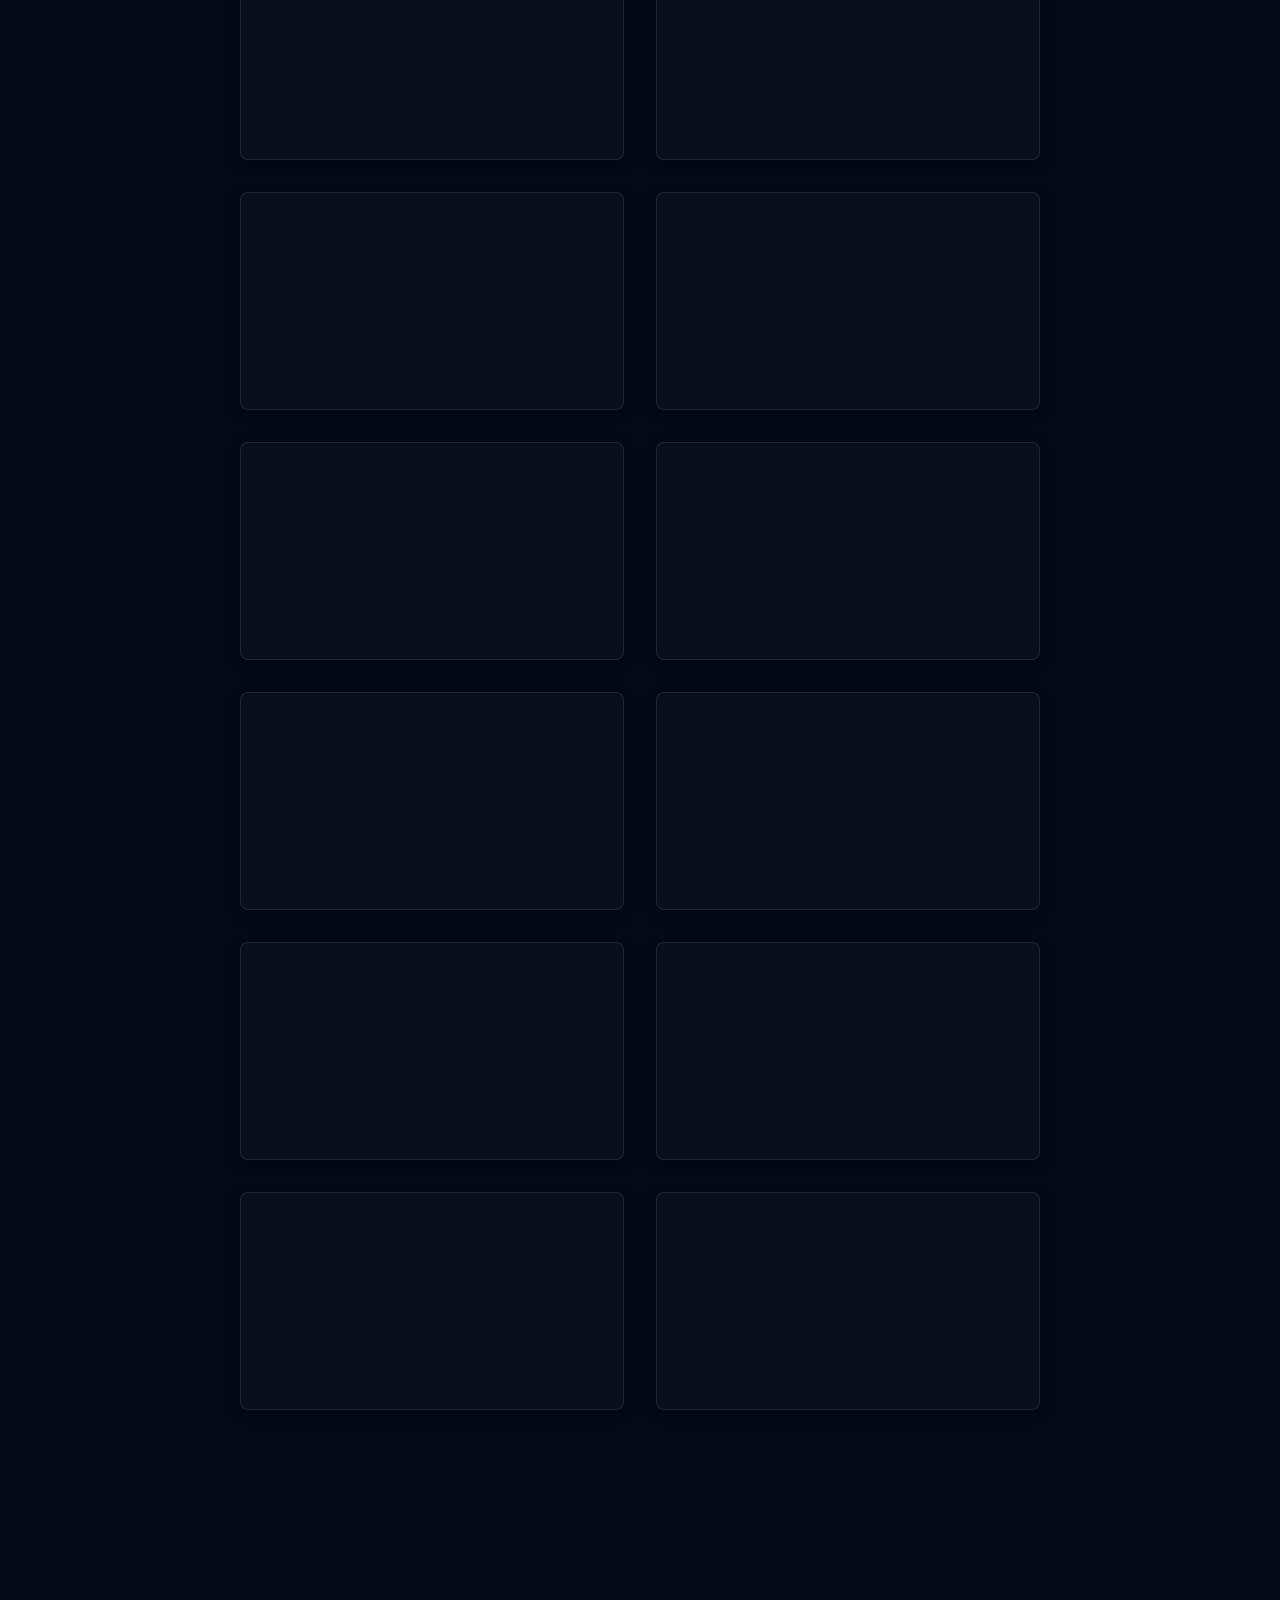
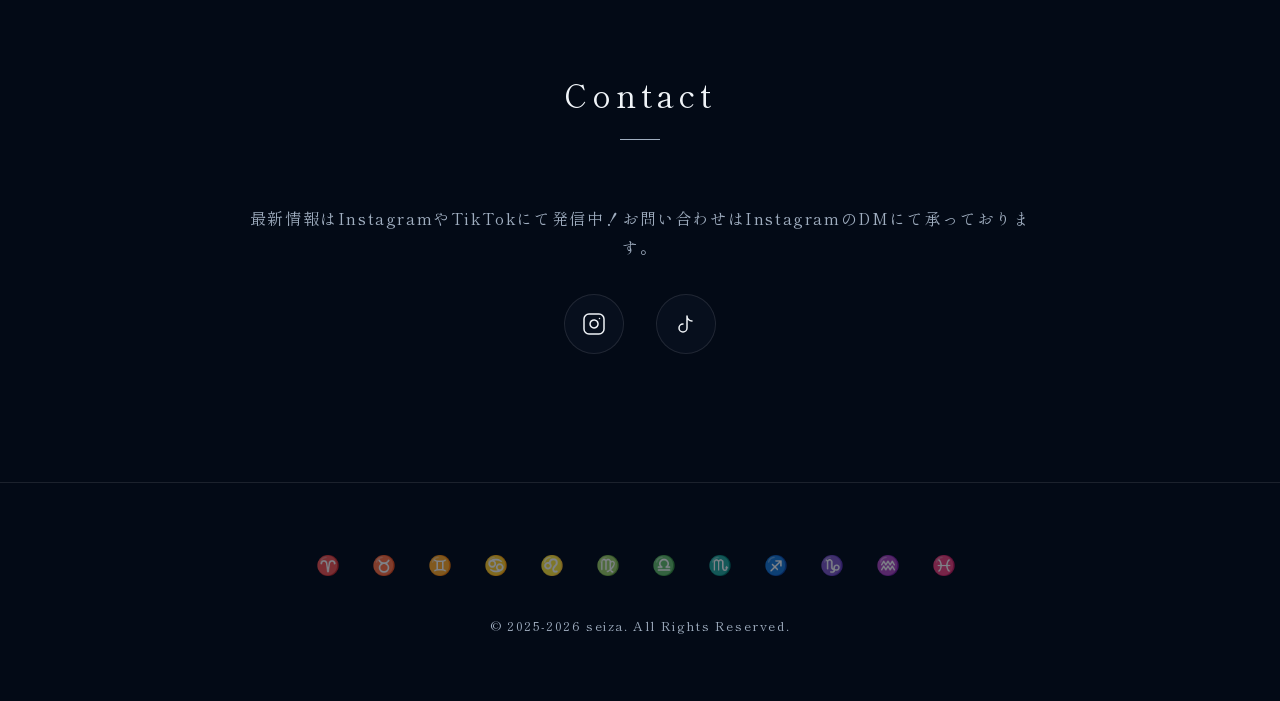
==== commit 2ccb421f: "Add official TikTok link & enrich KCM contest info" ====
--- a/index.html
+++ b/index.html
@@ -46,7 +46,8 @@
         { "@type": "OrganizationRole", "member": { "@type": "Person", "name": "三村 蛍南", "sameAs": ["https://www.instagram.com/keinaaaaa_drum/", "https://www.tiktok.com/@keina._.drum"] }, "roleName": "Drums" }
       ],
       "sameAs": [
-        "https://www.instagram.com/seiza._official/"
+        "https://www.instagram.com/seiza._official/",
+        "https://www.tiktok.com/@seiiiiiza"
       ]
     }
     </script>
@@ -153,7 +154,27 @@
                     </li>
                     <li>
                         <time datetime="2026-02-28">2026.02.28</time>
-                        <p>第4回KCM青春バンドコンテストにて「スペースシャワー賞」を受賞いたしました。</p>
+                        <p>「第4回KCM青春（アオハル）バンドコンテスト」にてスペースシャワー賞を受賞しました！</p>
+                        <div class="news-detail">
+                            2026年2月1日（日）にマービーふれあいセンター 竹ホール（岡山県倉敷市真備町）で開催された、倉敷コミュニティメディア（KCM）主催の「第4回KCM青春（アオハル）バンドコンテスト」本選において、seizaが<strong>「スペースシャワー賞」</strong>を受賞いたしました！<br><br>
+                            本コンテストは、厳しい予選を勝ち抜いた全12組のバンドが出演し、熱いステージを繰り広げました。<br>
+                            詳細な受賞結果や当日のイベントレポートは、倉敷ケーブルテレビのWebサイト「KCTタウン」にて公開されています。<br><br>
+                            <strong>■ コンテスト概要・結果</strong><br>
+                            ・<strong>開催日:</strong> 2026年2月1日（日）<br>
+                            ・<strong>会場:</strong> マービーふれあいセンター 竹ホール（岡山県倉敷市真備町箭田40-1）<br>
+                            ・<strong>主催:</strong> 倉敷コミュニティメディア（KCM） / 倉敷ケーブルテレビ<br><br>
+                            <strong>■ 受賞結果一覧（敬称略）</strong><br>
+                            ・<strong>優勝:</strong> pure J-Boy<br>
+                            ・<strong>準優勝:</strong> THE VOICE<br>
+                            ・<strong>エムオン賞:</strong> Charlie & Highwatts<br>
+                            ・<strong>スペースシャワー賞:</strong> seiza<br>
+                            ・<strong>審査員特別賞:</strong> 進撃の海音<br><br>
+                            <strong>■ 本選出場12バンド（演奏順・敬称略）</strong><br>
+                            1. pure J-Boy / 2. TRIAD / 3. owasis / 4. seiza / 5. 熱ゐ / 6. 進撃の海音 / 7. 昭和SPバンド / 8. MONICA / 9. THE VOICE / 10. 突撃ロック! / 11. Trash Stars / 12. Charlie & Highwatts<br><br>
+                            <a href="https://town.kct.co.jp/local/010953.html" target="_blank" rel="noopener noreferrer">
+                                倉敷ケーブルテレビ（KCTタウン）の詳細レポートを見る
+                            </a>
+                        </div>
                     </li>
                 </ul>
             </div>
@@ -266,12 +287,11 @@
                             </div>
                             <div class="instagram-videos-grid">
                                 <div class="instagram-video-item">
-                                    <iframe src="about:blank" data-src="https://www.tiktok.com/embed/v2/7563258383046872341" scrolling="no" allowtransparency="true" allowfullscreen="true" frameborder="0"></iframe>
-                                </div>
-                                <div class="instagram-video-item">
-                                    <iframe src="about:blank" data-src="https://www.tiktok.com/embed/v2/7527988934853397768" scrolling="no" allowtransparency="true" allowfullscreen="true" frameborder="0"></iframe>
-                                </div>
-
+                                    <iframe src="about:blank" data-src="https://www.tiktok.com/embed/v2/7657529098935340308" scrolling="no" allowtransparency="true" allowfullscreen="true" frameborder="0"></iframe>
+                                </div>
+                                <div class="instagram-video-item">
+                                    <iframe src="about:blank" data-src="https://www.tiktok.com/embed/v2/7657527437890227476" scrolling="no" allowtransparency="true" allowfullscreen="true" frameborder="0"></iframe>
+                                </div>
                             </div>
                         </div>
 
@@ -284,11 +304,12 @@
                             </div>
                             <div class="instagram-videos-grid">
                                 <div class="instagram-video-item">
-                                    <iframe src="about:blank" data-src="https://www.tiktok.com/embed/v2/7657529098935340308" scrolling="no" allowtransparency="true" allowfullscreen="true" frameborder="0"></iframe>
-                                </div>
-                                <div class="instagram-video-item">
-                                    <iframe src="about:blank" data-src="https://www.tiktok.com/embed/v2/7657527437890227476" scrolling="no" allowtransparency="true" allowfullscreen="true" frameborder="0"></iframe>
-                                </div>
+                                    <iframe src="about:blank" data-src="https://www.tiktok.com/embed/v2/7563258383046872341" scrolling="no" allowtransparency="true" allowfullscreen="true" frameborder="0"></iframe>
+                                </div>
+                                <div class="instagram-video-item">
+                                    <iframe src="about:blank" data-src="https://www.tiktok.com/embed/v2/7527988934853397768" scrolling="no" allowtransparency="true" allowfullscreen="true" frameborder="0"></iframe>
+                                </div>
+
                             </div>
                         </div>
                     </div>
@@ -444,7 +465,7 @@
         <section id="contact" class="section">
             <div class="container fade-in text-center">
                 <h2 class="section-title">Contact</h2>
-                <p class="contact-desc">お問い合わせはInstagramのDMにて承っております。</p>
+                <p class="contact-desc">最新情報はInstagramやTikTokにて発信中！お問い合わせはInstagramのDMにて承っております。</p>
                 <div class="contact-links">
                     <a href="https://www.instagram.com/seiza._official/" target="_blank" rel="noopener noreferrer"
                         class="contact-icon" aria-label="Instagram">
@@ -455,6 +476,13 @@
                             <line x1="17.5" y1="6.5" x2="17.51" y2="6.5"></line>
                         </svg>
                     </a>
+                    <a href="https://www.tiktok.com/@seiiiiiza" target="_blank" rel="noopener noreferrer"
+                        class="contact-icon" aria-label="TikTok">
+                        <svg viewBox="0 0 24 24" fill="none" stroke="currentColor" stroke-width="1.5"
+                            stroke-linecap="round" stroke-linejoin="round">
+                            <path d="M9 12a4 4 0 1 0 4 4V4a5 5 0 0 0 5 5"></path>
+                        </svg>
+                    </a>
                 </div>
             </div>
         </section>
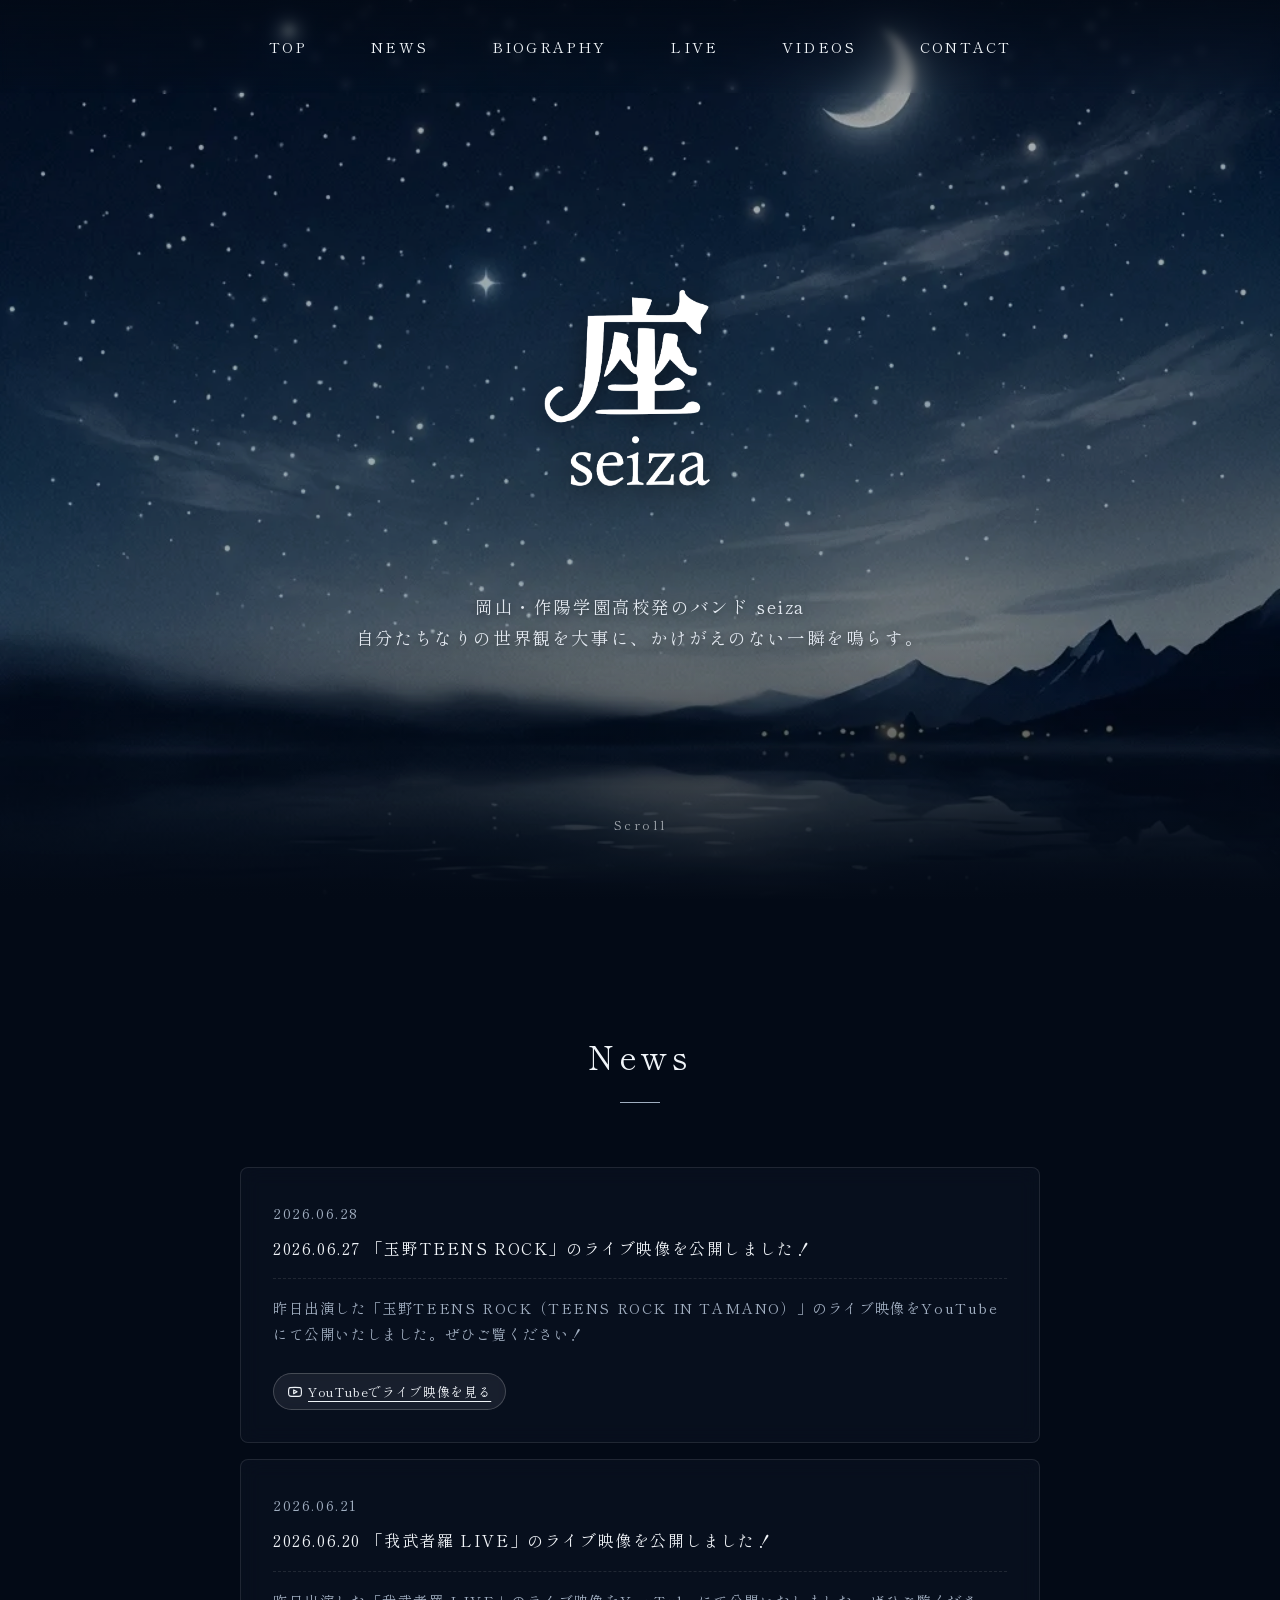
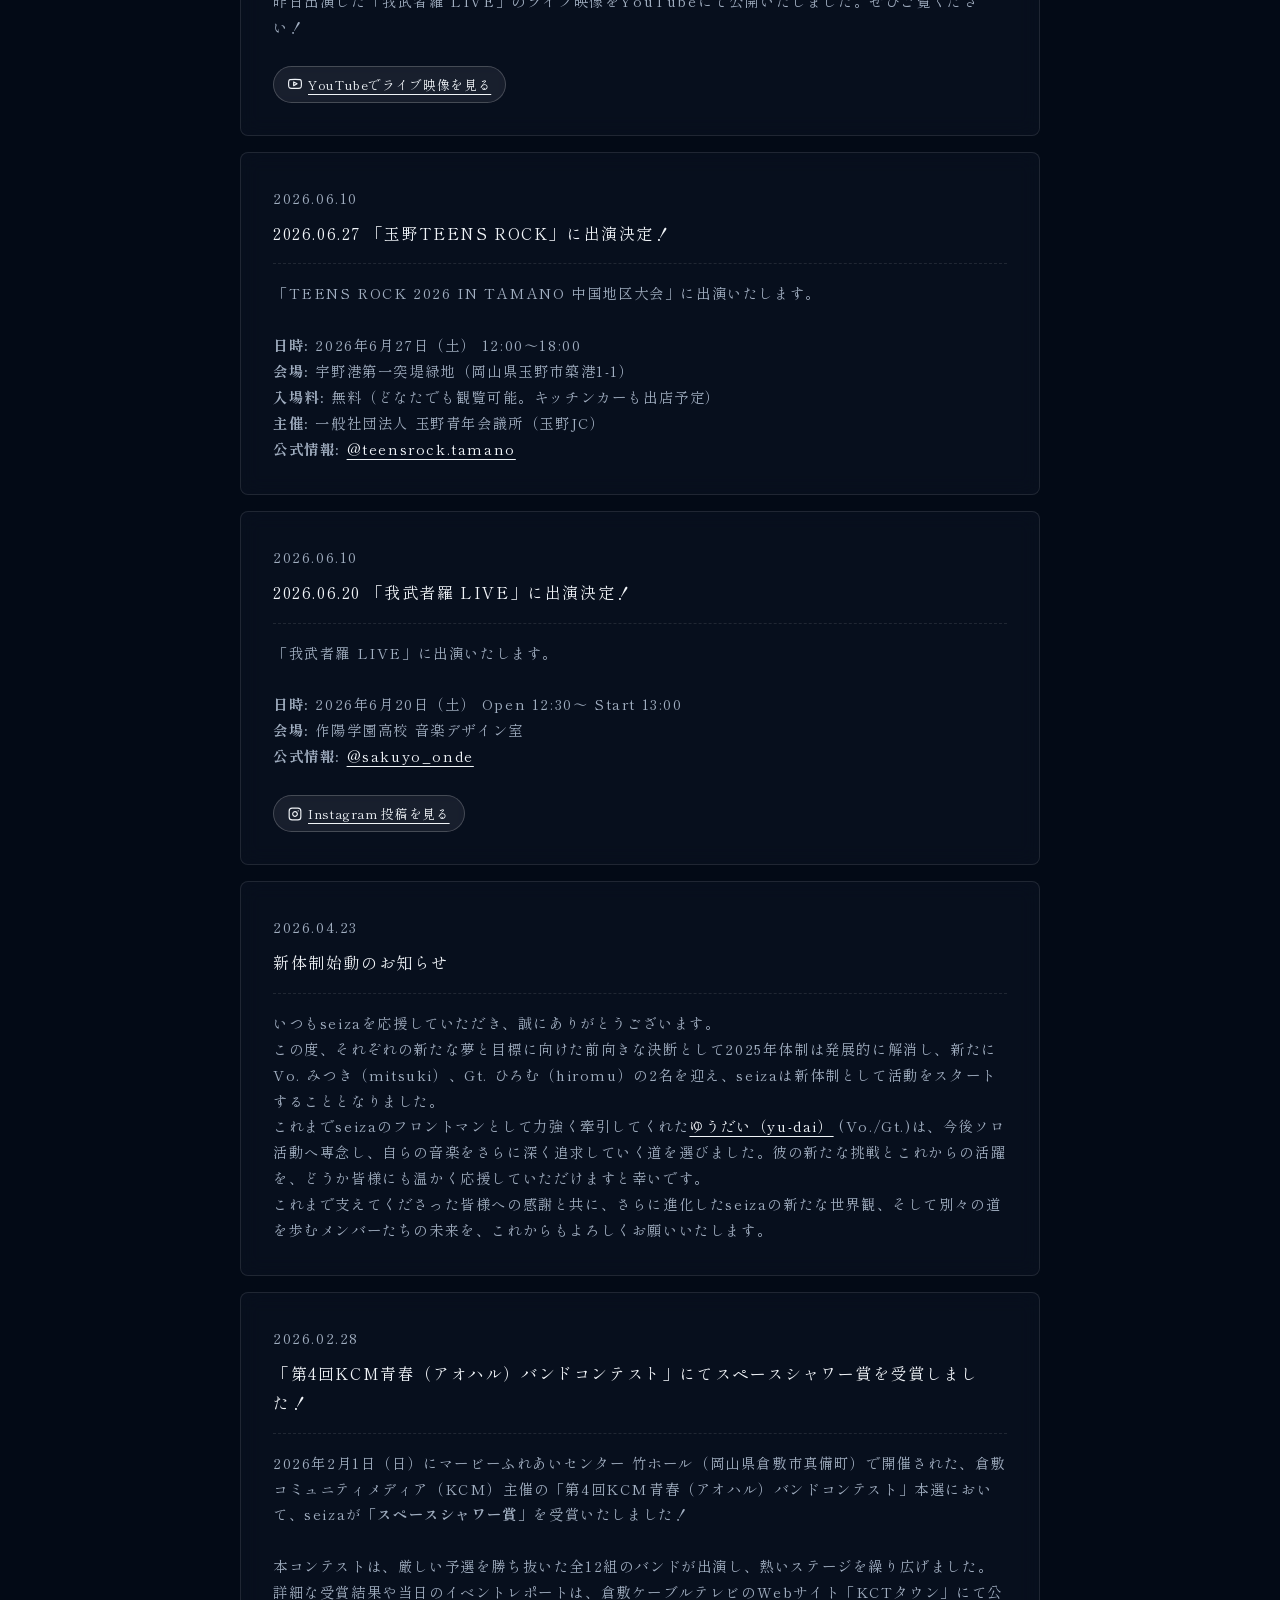
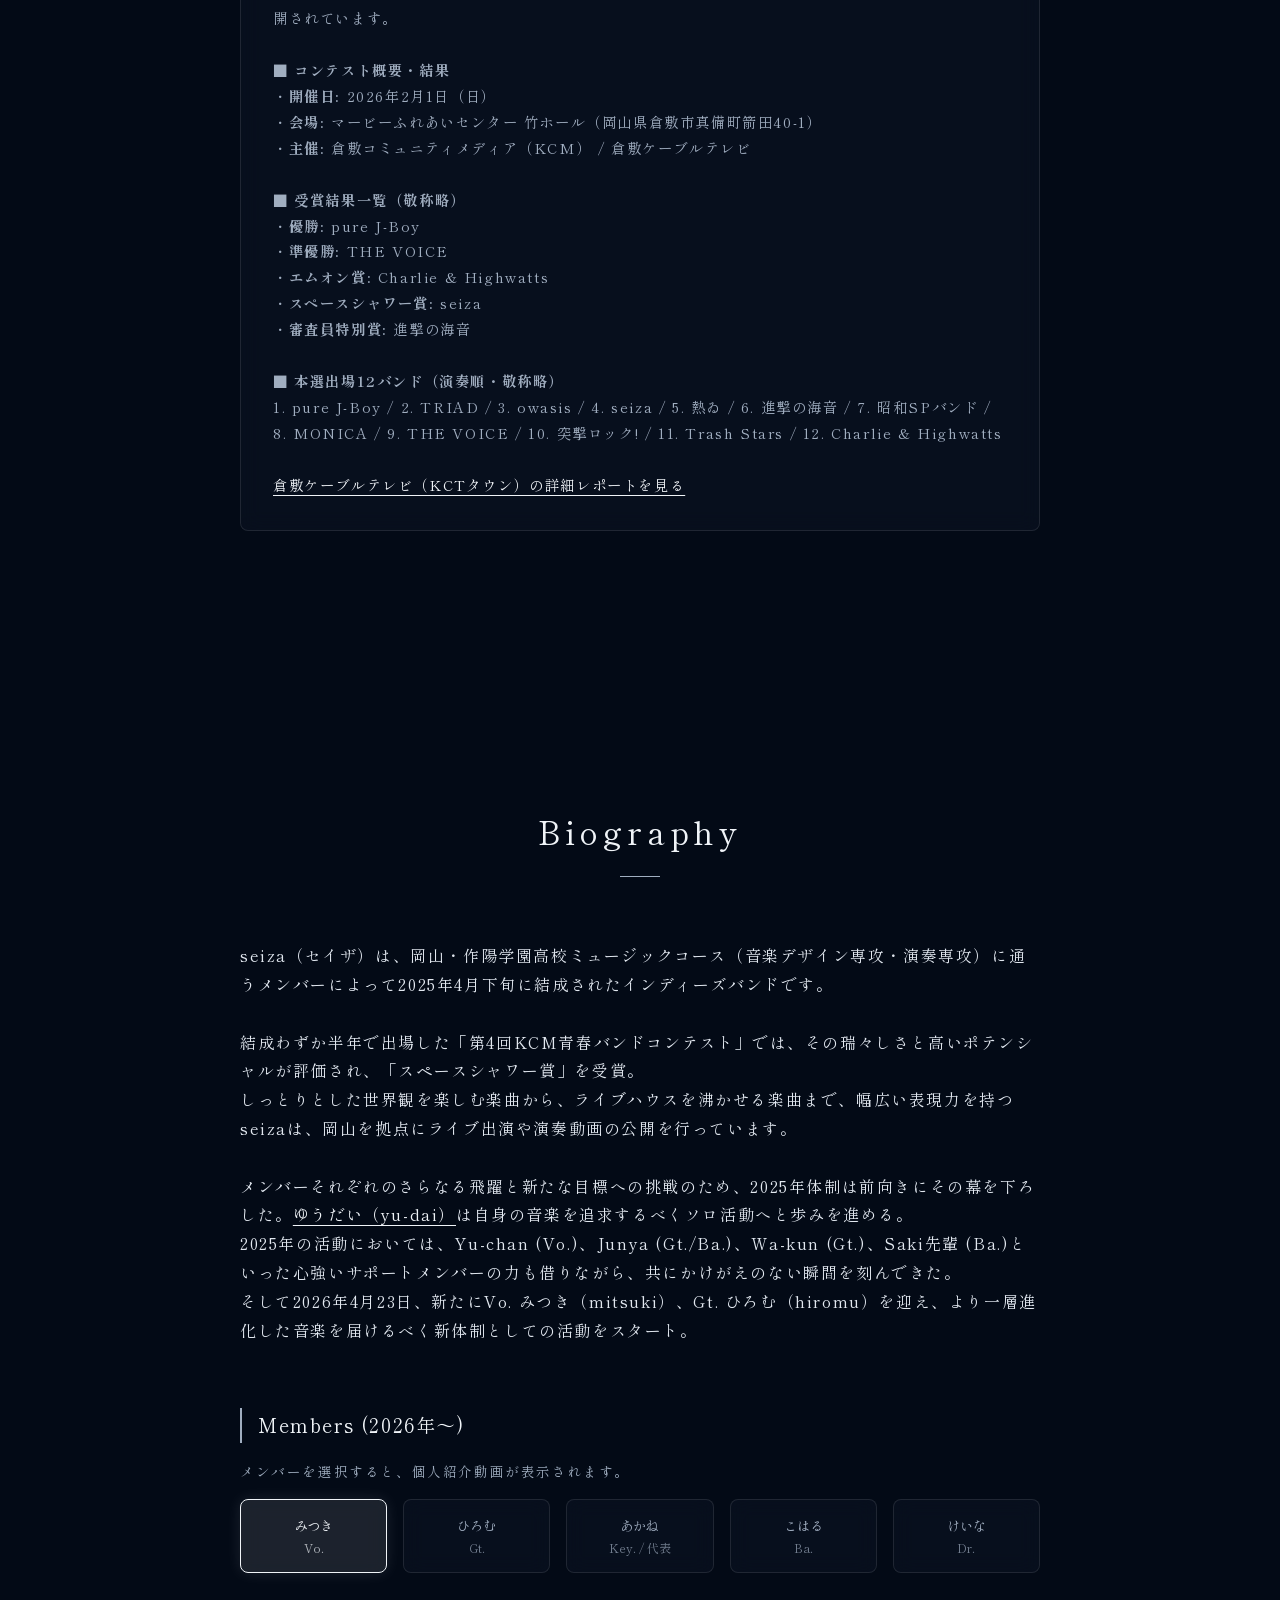
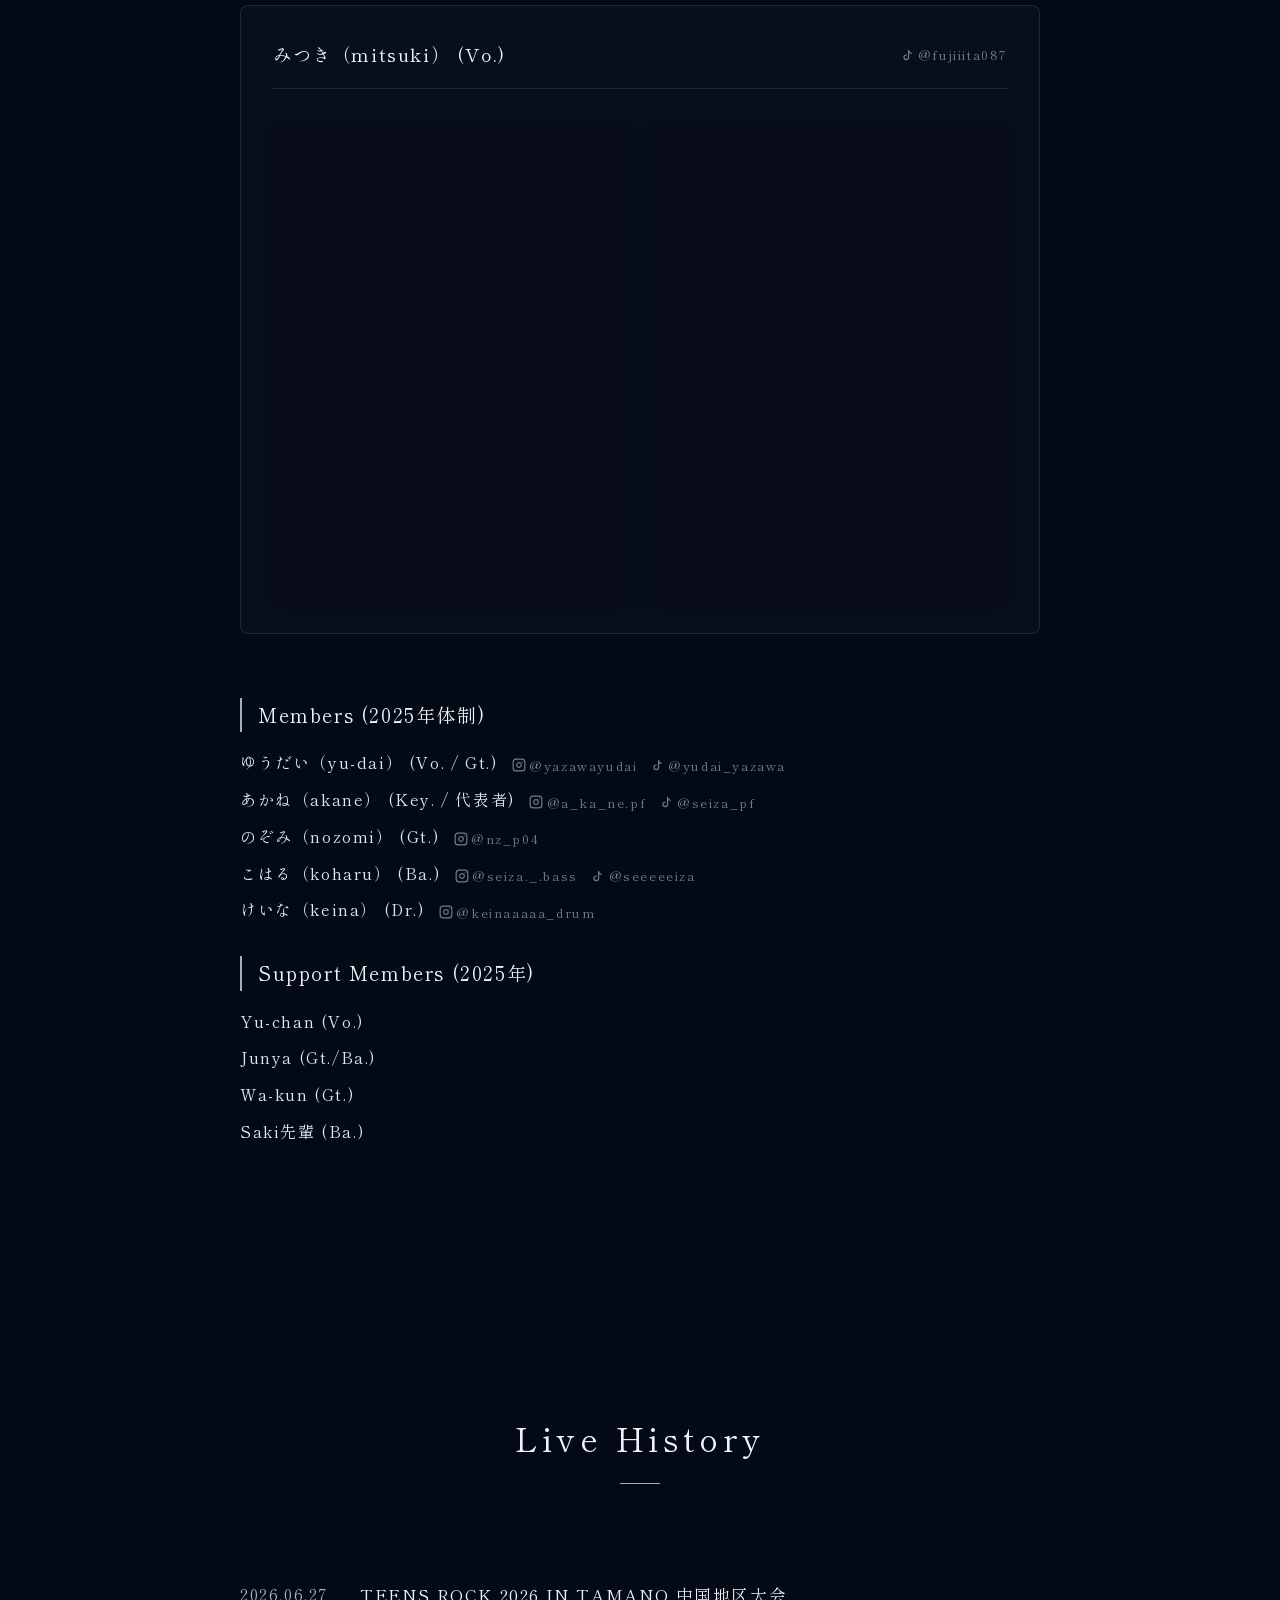
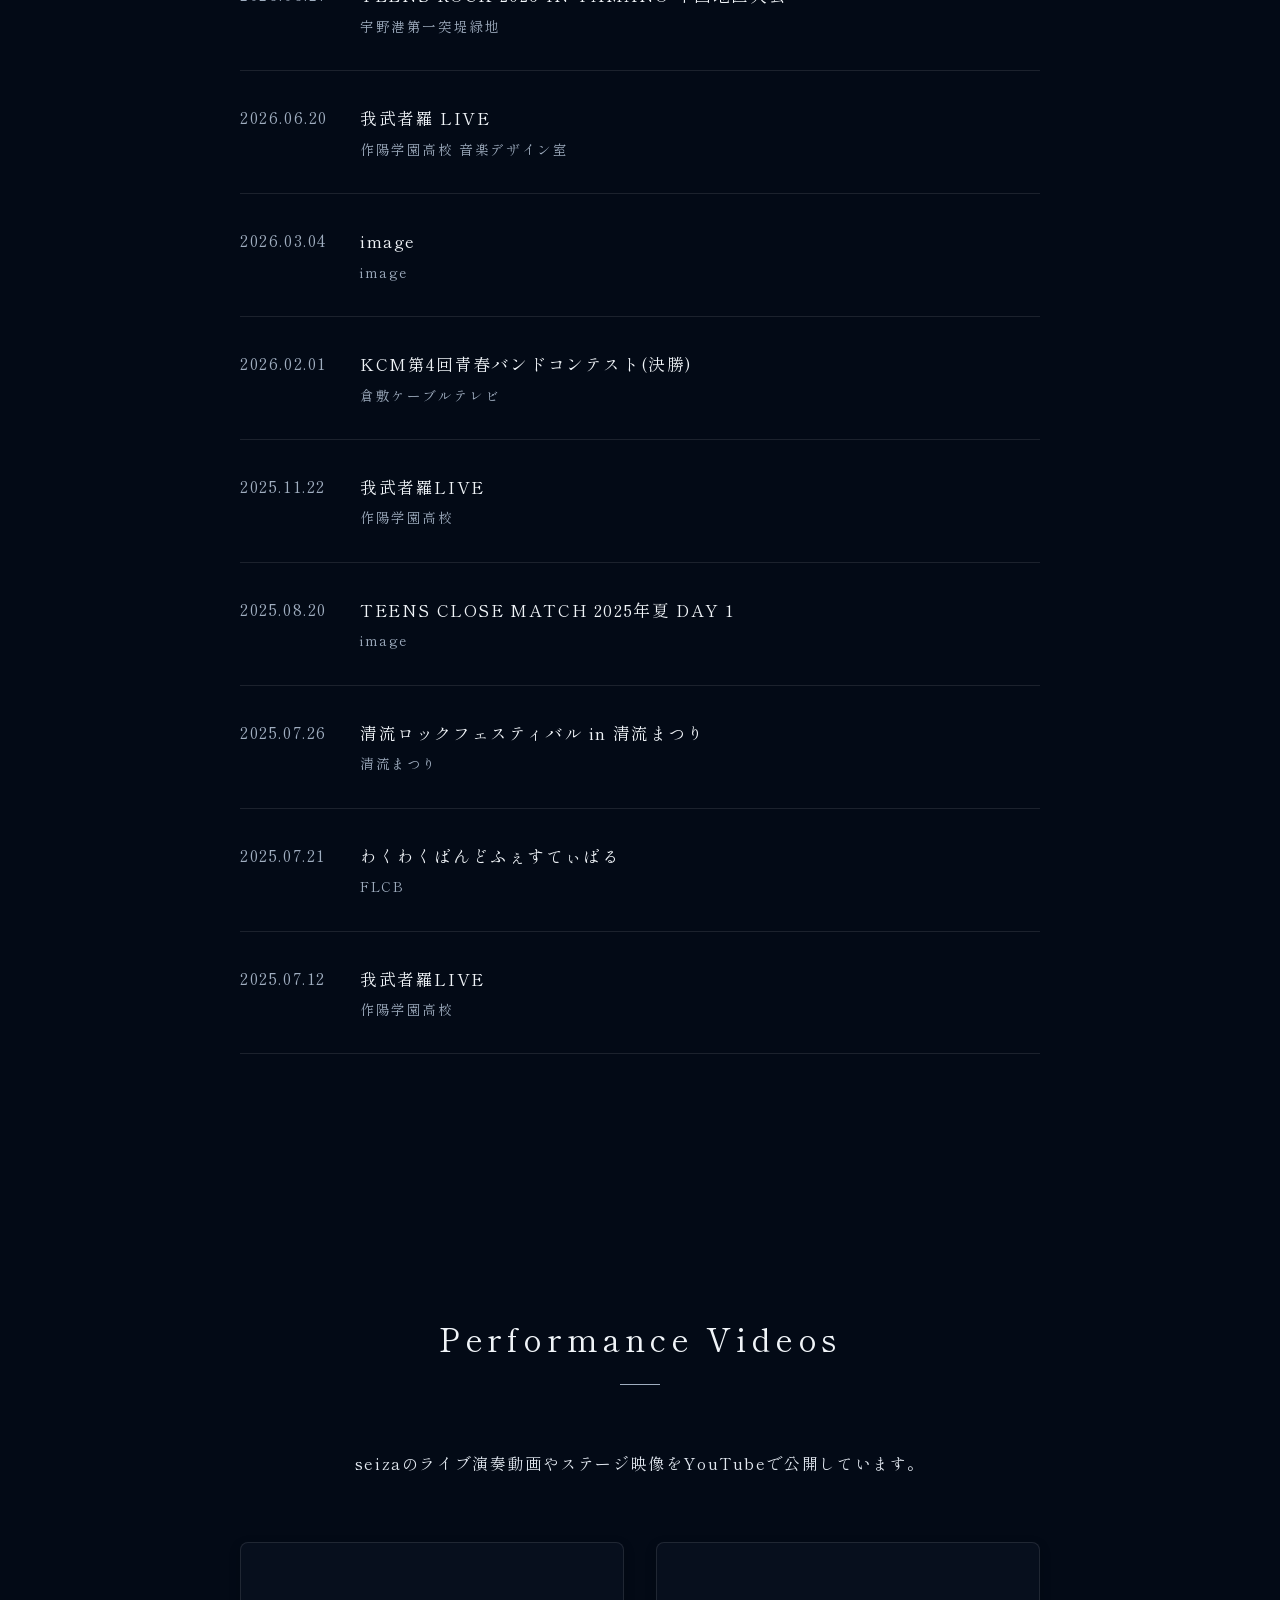
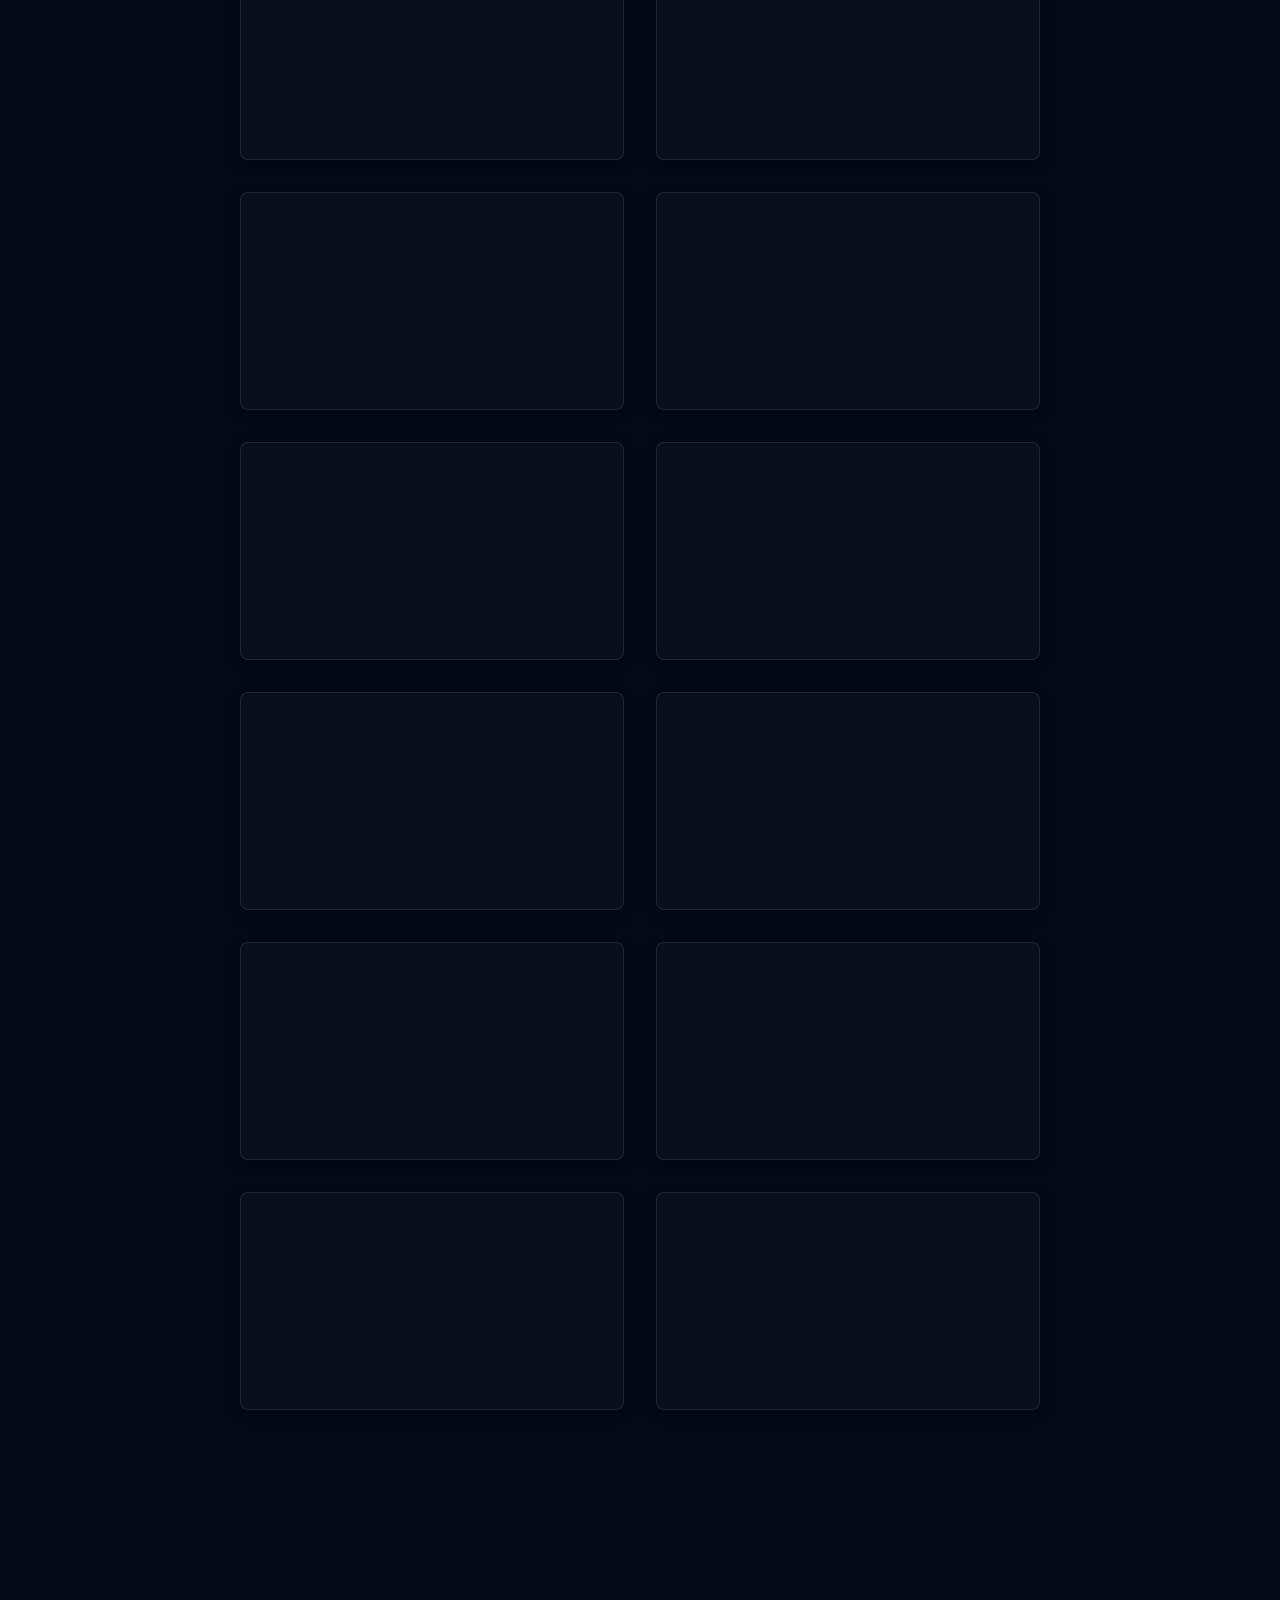
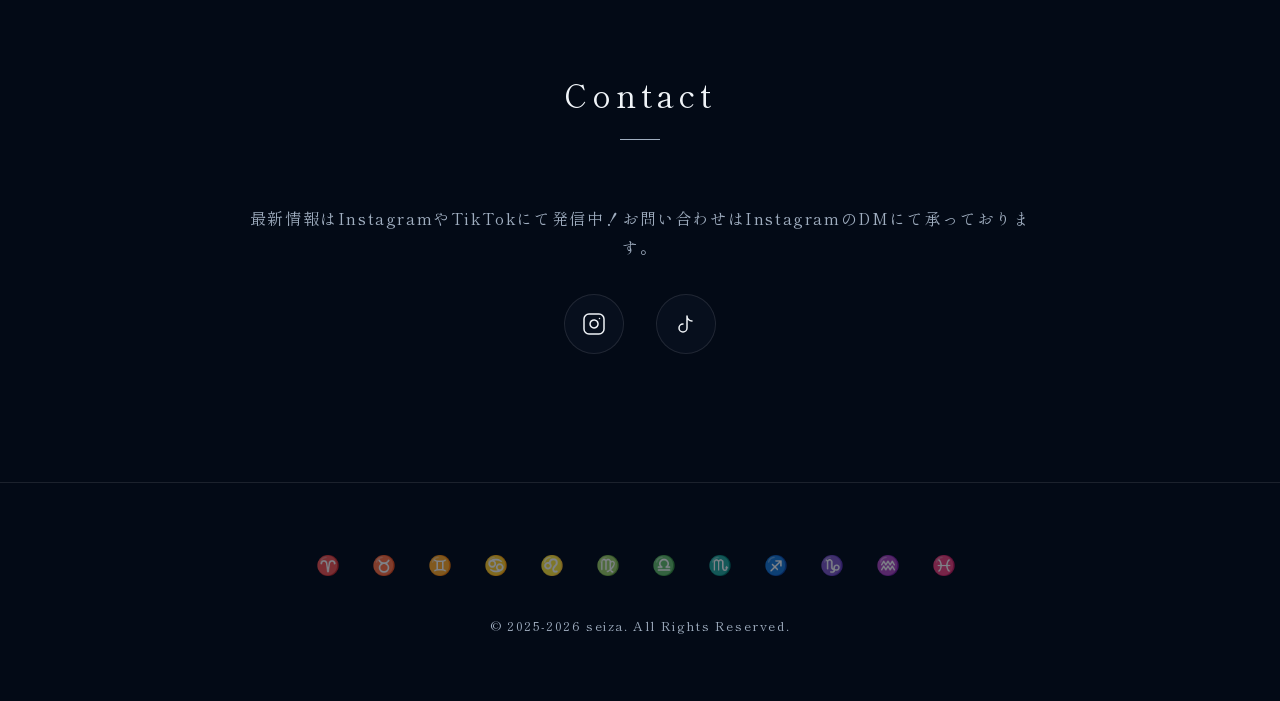
==== commit d44b2560: "Update member intro videos and remove deleted TikTok link for Keina" ====
--- a/index.html
+++ b/index.html
@@ -43,7 +43,7 @@
         { "@type": "OrganizationRole", "member": { "@type": "Person", "name": "片山 大夢", "sameAs": ["https://www.instagram.com/hiromu_munmun/", "https://www.tiktok.com/@hiromu_katayama"] }, "roleName": "Guitar" },
         { "@type": "OrganizationRole", "member": { "@type": "Person", "name": "片岡 明音", "sameAs": ["https://www.instagram.com/a_ka_ne.pf/", "https://www.tiktok.com/@seiza_pf"] }, "roleName": "Keyboard / Leader" },
         { "@type": "OrganizationRole", "member": { "@type": "Person", "name": "藤岡 心温", "sameAs": ["https://www.instagram.com/seiza._.bass/", "https://www.tiktok.com/@seeeeeiza"] }, "roleName": "Bass" },
-        { "@type": "OrganizationRole", "member": { "@type": "Person", "name": "三村 蛍南", "sameAs": ["https://www.instagram.com/keinaaaaa_drum/", "https://www.tiktok.com/@keina._.drum"] }, "roleName": "Drums" }
+        { "@type": "OrganizationRole", "member": { "@type": "Person", "name": "三村 蛍南", "sameAs": "https://www.instagram.com/keinaaaaa_drum/" }, "roleName": "Drums" }
       ],
       "sameAs": [
         "https://www.instagram.com/seiza._official/",
@@ -269,10 +269,10 @@
                             </div>
                             <div class="instagram-videos-grid">
                                 <div class="instagram-video-item">
+                                    <iframe src="about:blank" data-src="https://www.tiktok.com/embed/v2/7661603869490728210" scrolling="no" allowtransparency="true" allowfullscreen="true" frameborder="0"></iframe>
+                                </div>
+                                <div class="instagram-video-item">
                                     <iframe src="about:blank" data-src="https://www.tiktok.com/embed/v2/7634021306362596615" scrolling="no" allowtransparency="true" allowfullscreen="true" frameborder="0"></iframe>
-                                </div>
-                                <div class="instagram-video-item">
-                                    <iframe src="about:blank" data-src="https://www.tiktok.com/embed/v2/7504609754384223495" scrolling="no" allowtransparency="true" allowfullscreen="true" frameborder="0"></iframe>
                                 </div>
 
                             </div>
@@ -300,16 +300,11 @@
                             <div class="member-pane-header">
                                 <span class="member-pane-title">けいな（keina） (Dr.)</span>
                                 <a href="https://www.instagram.com/keinaaaaa_drum/" target="_blank" rel="noopener noreferrer" class="member-sns"><svg viewBox="0 0 24 24" fill="none" stroke="currentColor" stroke-width="2" stroke-linecap="round" stroke-linejoin="round"><rect x="2" y="2" width="20" height="20" rx="5" ry="5"></rect><path d="M16 11.37A4 4 0 1 1 12.63 8 4 4 0 0 1 16 11.37z"></path><line x1="17.5" y1="6.5" x2="17.51" y2="6.5"></line></svg>@keinaaaaa_drum</a>
-                                <a href="https://www.tiktok.com/@keina._.drum" target="_blank" rel="noopener noreferrer" class="member-sns"><svg viewBox="0 0 24 24" fill="none" stroke="currentColor" stroke-width="2" stroke-linecap="round" stroke-linejoin="round"><path d="M9 12a4 4 0 1 0 4 4V4a5 5 0 0 0 5 5"></path></svg>@keina._.drum</a>
-                            </div>
-                            <div class="instagram-videos-grid">
-                                <div class="instagram-video-item">
-                                    <iframe src="about:blank" data-src="https://www.tiktok.com/embed/v2/7563258383046872341" scrolling="no" allowtransparency="true" allowfullscreen="true" frameborder="0"></iframe>
-                                </div>
-                                <div class="instagram-video-item">
-                                    <iframe src="about:blank" data-src="https://www.tiktok.com/embed/v2/7527988934853397768" scrolling="no" allowtransparency="true" allowfullscreen="true" frameborder="0"></iframe>
-                                </div>
-
+                            </div>
+                            <div class="instagram-videos-grid single-video">
+                                <div class="instagram-video-item">
+                                    <iframe src="about:blank" data-src="https://www.instagram.com/reel/DQB7m_Ck1xt/embed/" scrolling="no" allowtransparency="true" allowfullscreen="true" frameborder="0"></iframe>
+                                </div>
                             </div>
                         </div>
                     </div>
@@ -320,7 +315,7 @@
                         <li>あかね（akane） (Key. / 代表者) <a href="https://www.instagram.com/a_ka_ne.pf/" target="_blank" rel="noopener noreferrer" class="member-sns"><svg viewBox="0 0 24 24" fill="none" stroke="currentColor" stroke-width="2" stroke-linecap="round" stroke-linejoin="round"><rect x="2" y="2" width="20" height="20" rx="5" ry="5"></rect><path d="M16 11.37A4 4 0 1 1 12.63 8 4 4 0 0 1 16 11.37z"></path><line x1="17.5" y1="6.5" x2="17.51" y2="6.5"></line></svg>@a_ka_ne.pf</a> <a href="https://www.tiktok.com/@seiza_pf" target="_blank" rel="noopener noreferrer" class="member-sns"><svg viewBox="0 0 24 24" fill="none" stroke="currentColor" stroke-width="2" stroke-linecap="round" stroke-linejoin="round"><path d="M9 12a4 4 0 1 0 4 4V4a5 5 0 0 0 5 5"></path></svg>@seiza_pf</a></li>
                         <li>のぞみ（nozomi） (Gt.) <a href="https://www.instagram.com/nz_p04/" target="_blank" rel="noopener noreferrer" class="member-sns"><svg viewBox="0 0 24 24" fill="none" stroke="currentColor" stroke-width="2" stroke-linecap="round" stroke-linejoin="round"><rect x="2" y="2" width="20" height="20" rx="5" ry="5"></rect><path d="M16 11.37A4 4 0 1 1 12.63 8 4 4 0 0 1 16 11.37z"></path><line x1="17.5" y1="6.5" x2="17.51" y2="6.5"></line></svg>@nz_p04</a></li>
                         <li>こはる（koharu） (Ba.) <a href="https://www.instagram.com/seiza._.bass/" target="_blank" rel="noopener noreferrer" class="member-sns"><svg viewBox="0 0 24 24" fill="none" stroke="currentColor" stroke-width="2" stroke-linecap="round" stroke-linejoin="round"><rect x="2" y="2" width="20" height="20" rx="5" ry="5"></rect><path d="M16 11.37A4 4 0 1 1 12.63 8 4 4 0 0 1 16 11.37z"></path><line x1="17.5" y1="6.5" x2="17.51" y2="6.5"></line></svg>@seiza._.bass</a> <a href="https://www.tiktok.com/@seeeeeiza" target="_blank" rel="noopener noreferrer" class="member-sns"><svg viewBox="0 0 24 24" fill="none" stroke="currentColor" stroke-width="2" stroke-linecap="round" stroke-linejoin="round"><path d="M9 12a4 4 0 1 0 4 4V4a5 5 0 0 0 5 5"></path></svg>@seeeeeiza</a></li>
-                        <li>けいな（keina） (Dr.) <a href="https://www.instagram.com/keinaaaaa_drum/" target="_blank" rel="noopener noreferrer" class="member-sns"><svg viewBox="0 0 24 24" fill="none" stroke="currentColor" stroke-width="2" stroke-linecap="round" stroke-linejoin="round"><rect x="2" y="2" width="20" height="20" rx="5" ry="5"></rect><path d="M16 11.37A4 4 0 1 1 12.63 8 4 4 0 0 1 16 11.37z"></path><line x1="17.5" y1="6.5" x2="17.51" y2="6.5"></line></svg>@keinaaaaa_drum</a> <a href="https://www.tiktok.com/@keina._.drum" target="_blank" rel="noopener noreferrer" class="member-sns"><svg viewBox="0 0 24 24" fill="none" stroke="currentColor" stroke-width="2" stroke-linecap="round" stroke-linejoin="round"><path d="M9 12a4 4 0 1 0 4 4V4a5 5 0 0 0 5 5"></path></svg>@keina._.drum</a></li>
+                        <li>けいな（keina） (Dr.) <a href="https://www.instagram.com/keinaaaaa_drum/" target="_blank" rel="noopener noreferrer" class="member-sns"><svg viewBox="0 0 24 24" fill="none" stroke="currentColor" stroke-width="2" stroke-linecap="round" stroke-linejoin="round"><rect x="2" y="2" width="20" height="20" rx="5" ry="5"></rect><path d="M16 11.37A4 4 0 1 1 12.63 8 4 4 0 0 1 16 11.37z"></path><line x1="17.5" y1="6.5" x2="17.51" y2="6.5"></line></svg>@keinaaaaa_drum</a></li>
                     </ul>
 
                     <h3 class="members-title" style="margin-top: 2rem;">Support Members (2025年)</h3>
--- a/style.css
+++ b/style.css
@@ -595,6 +595,11 @@
     gap: var(--spacing-sm);
 }
 
+.instagram-videos-grid.single-video {
+    max-width: 326px;
+    margin: 0 auto;
+}
+
 .instagram-video-item {
     position: relative;
     width: 100%;
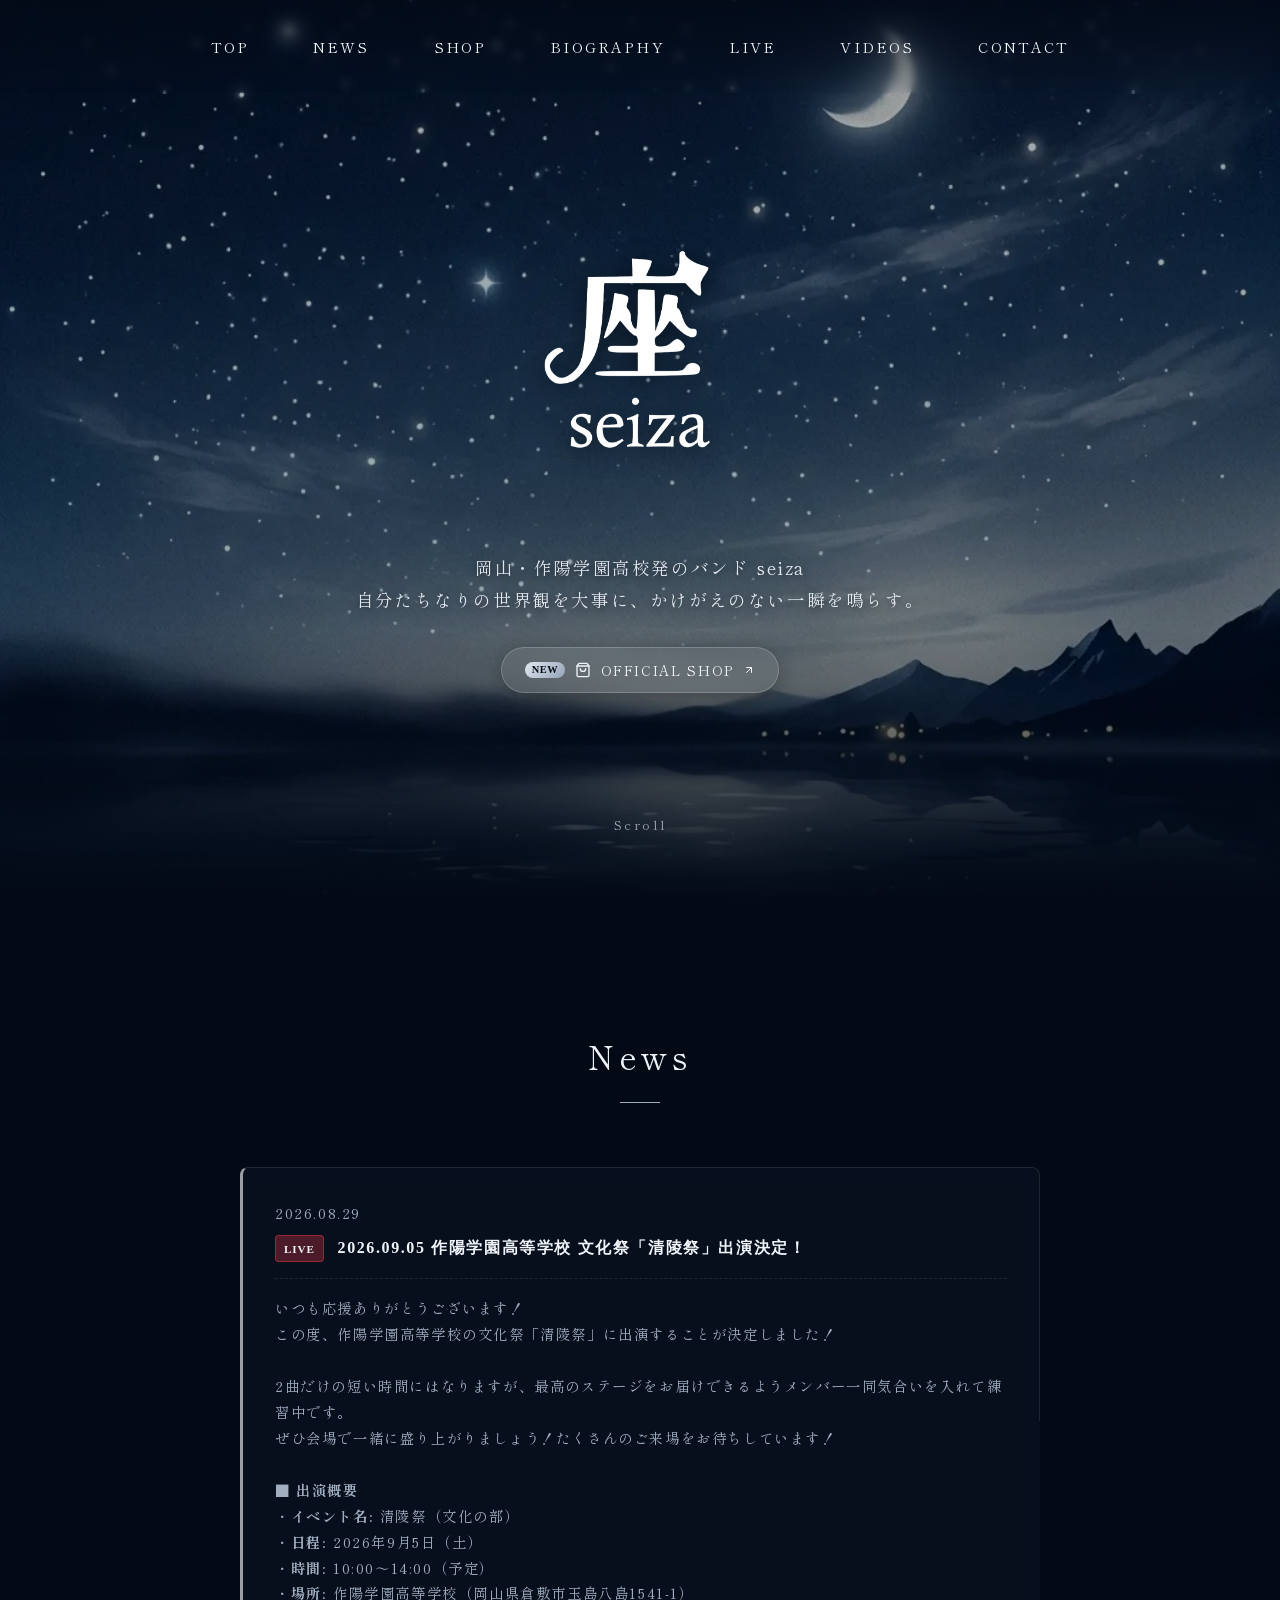
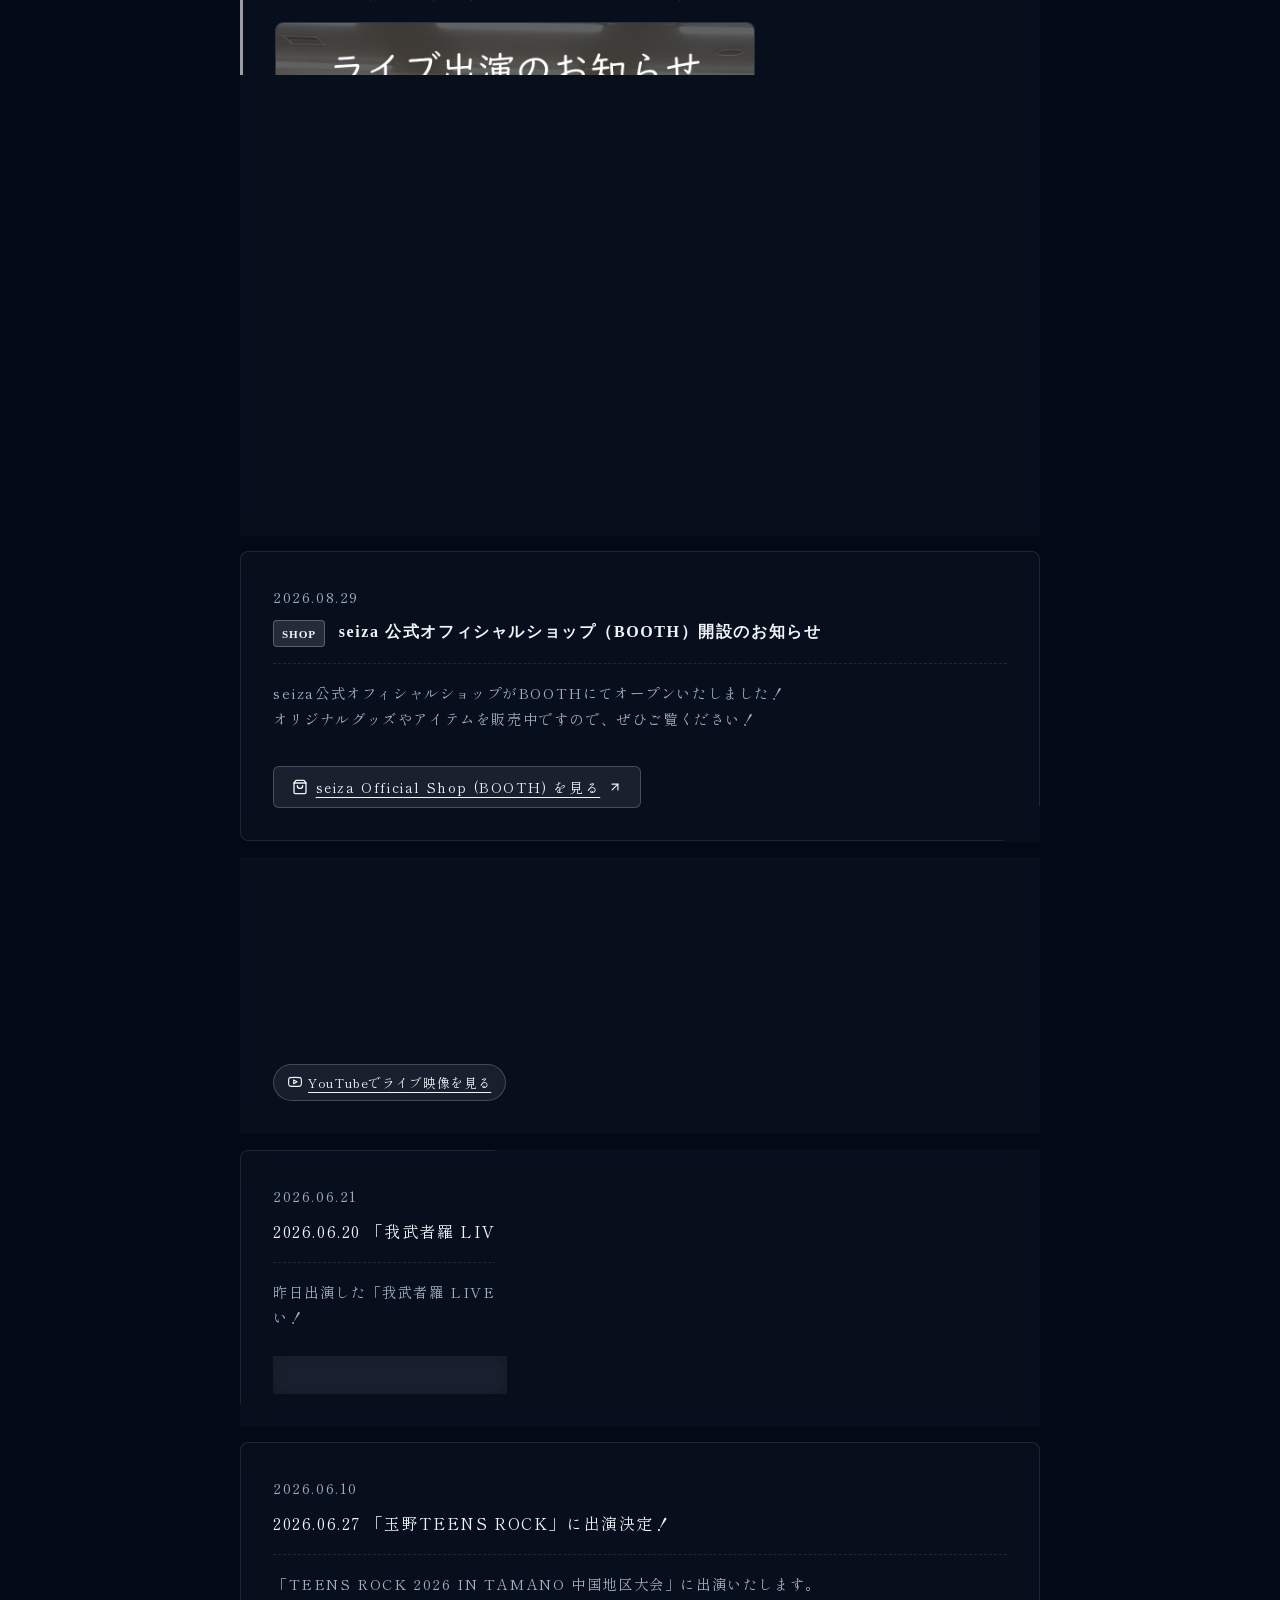
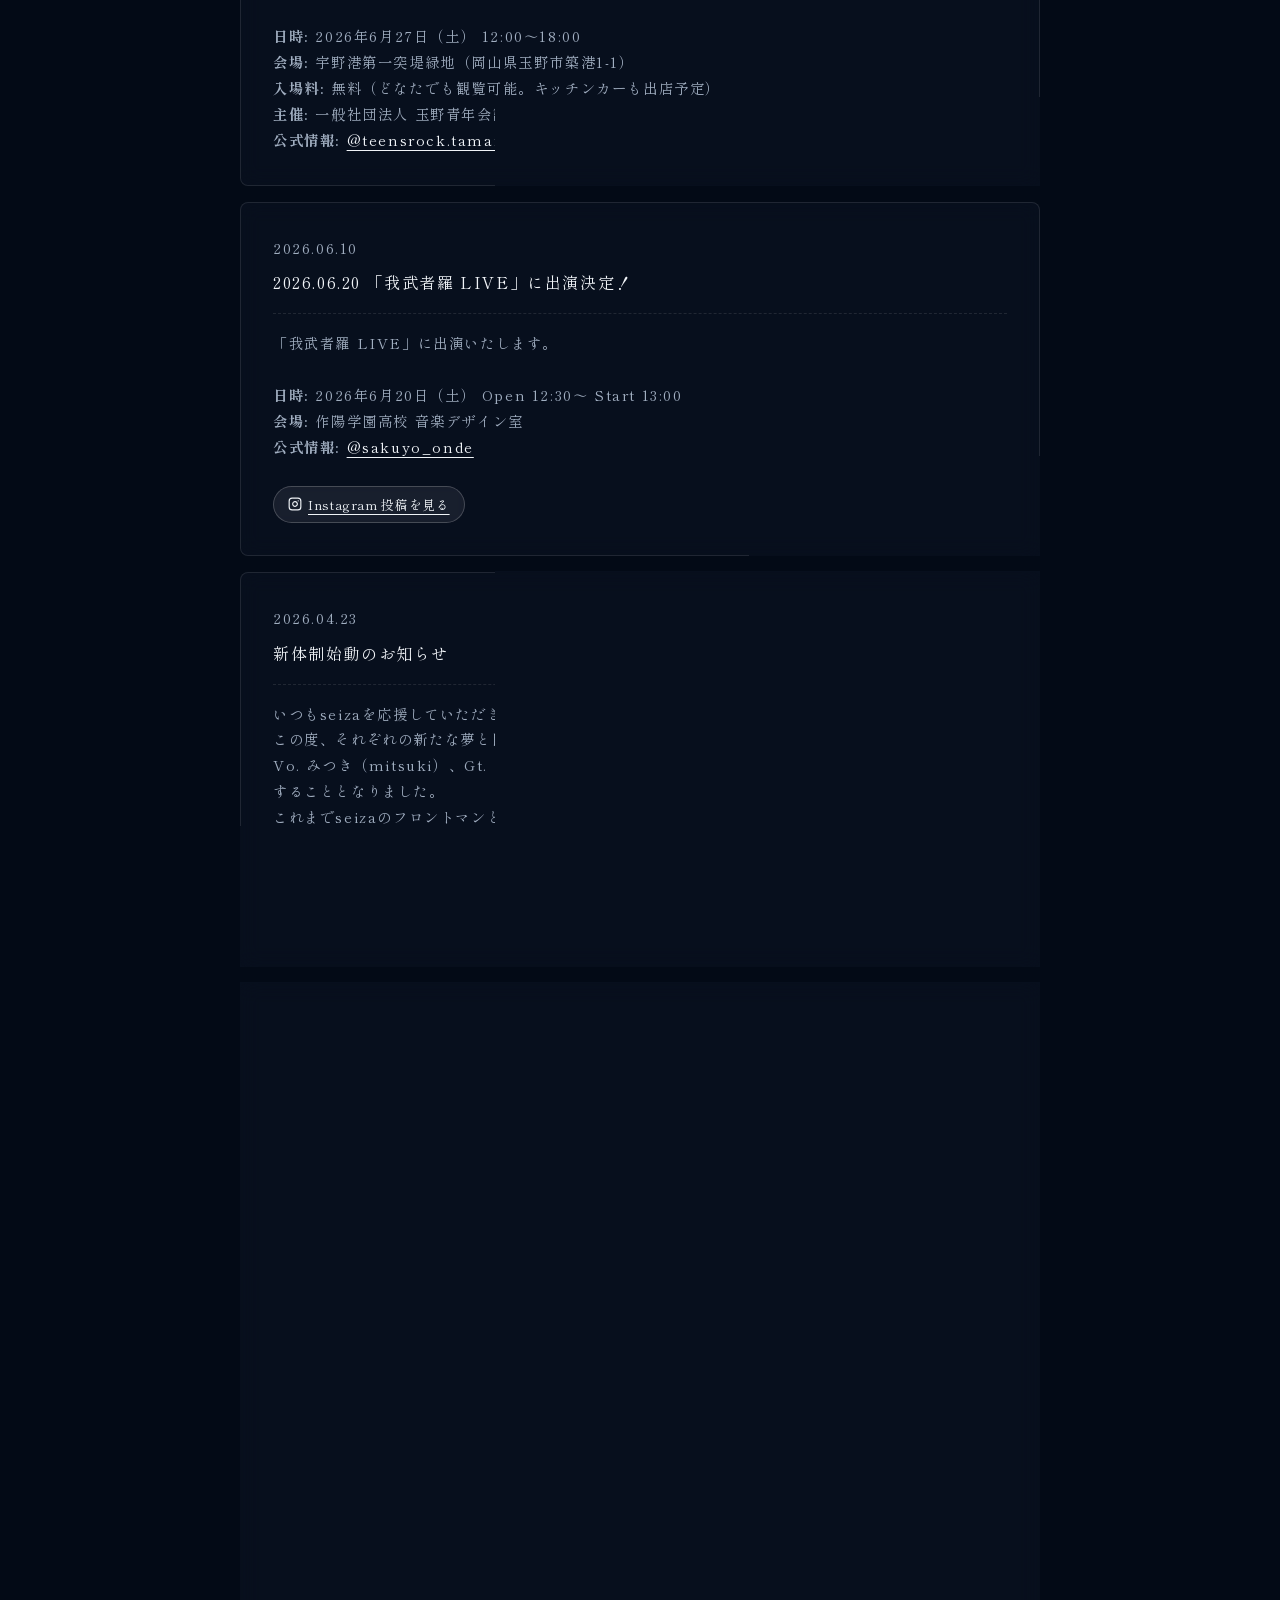
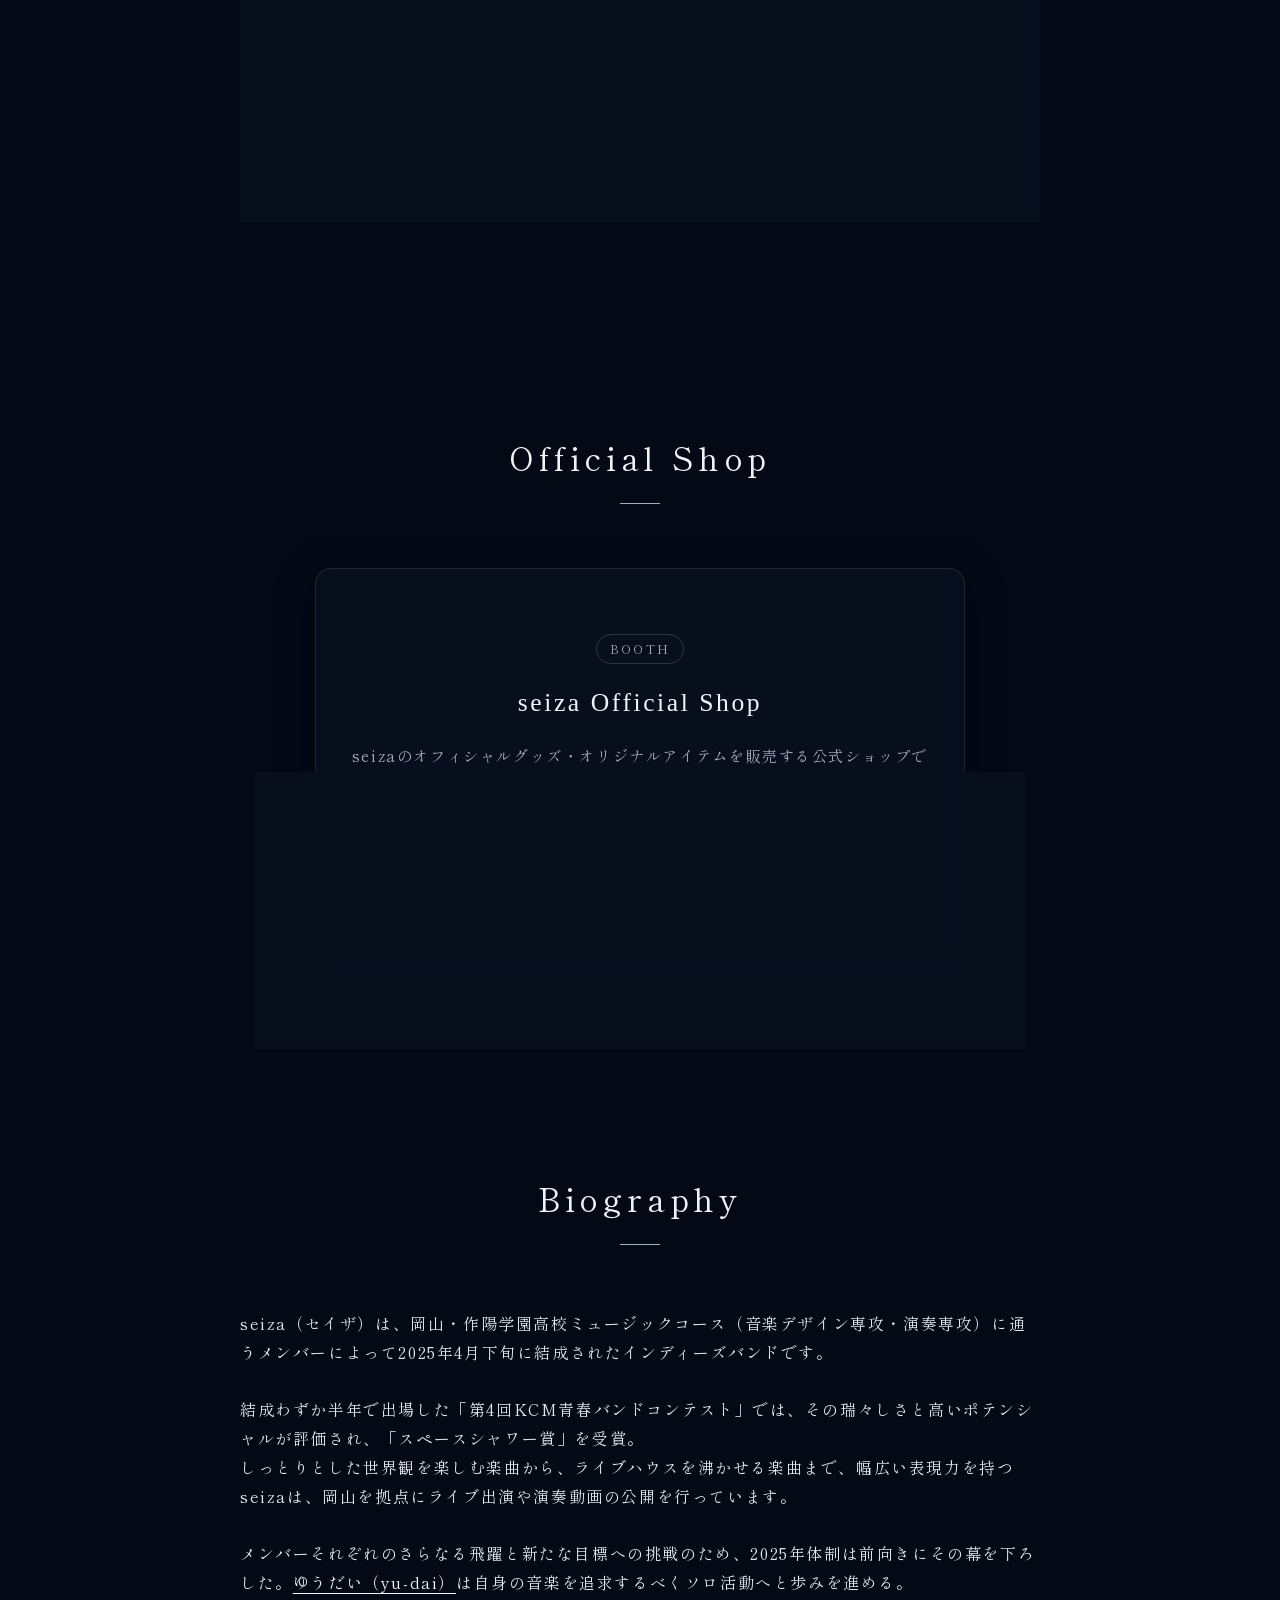
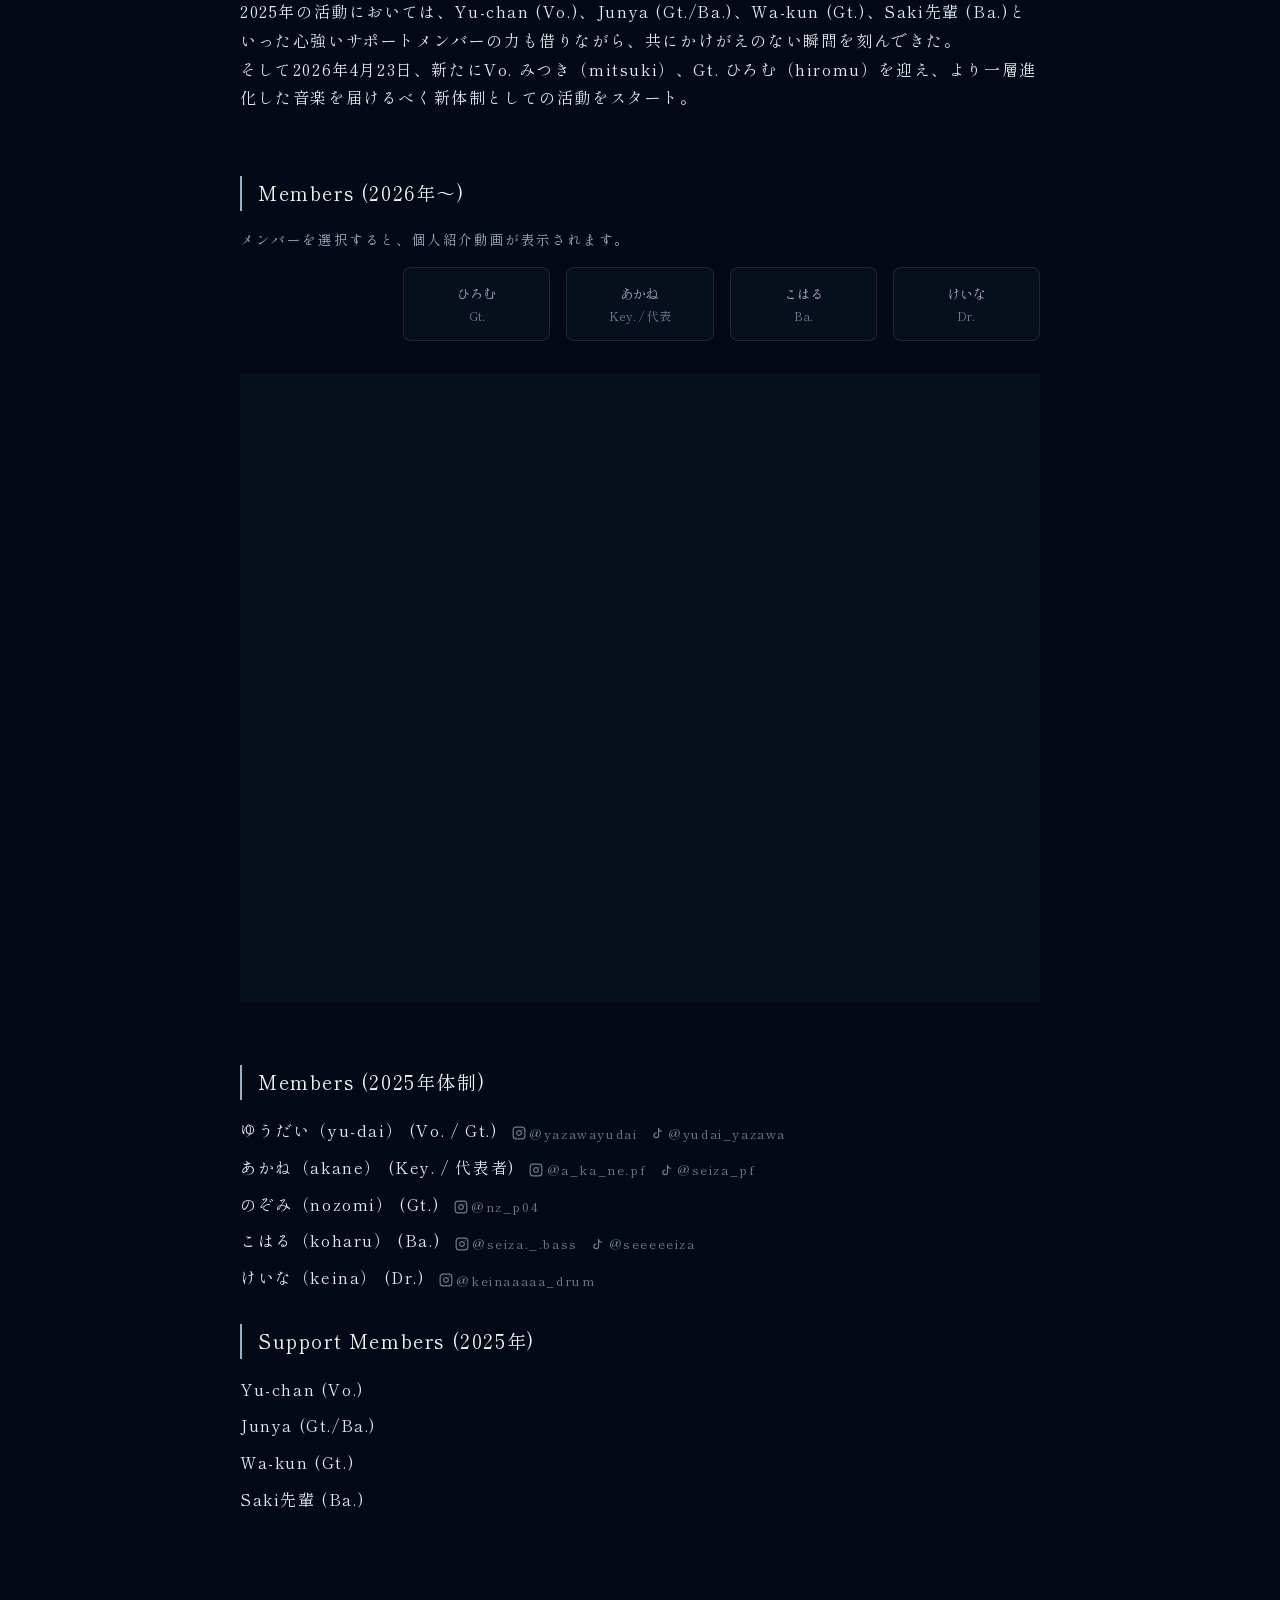
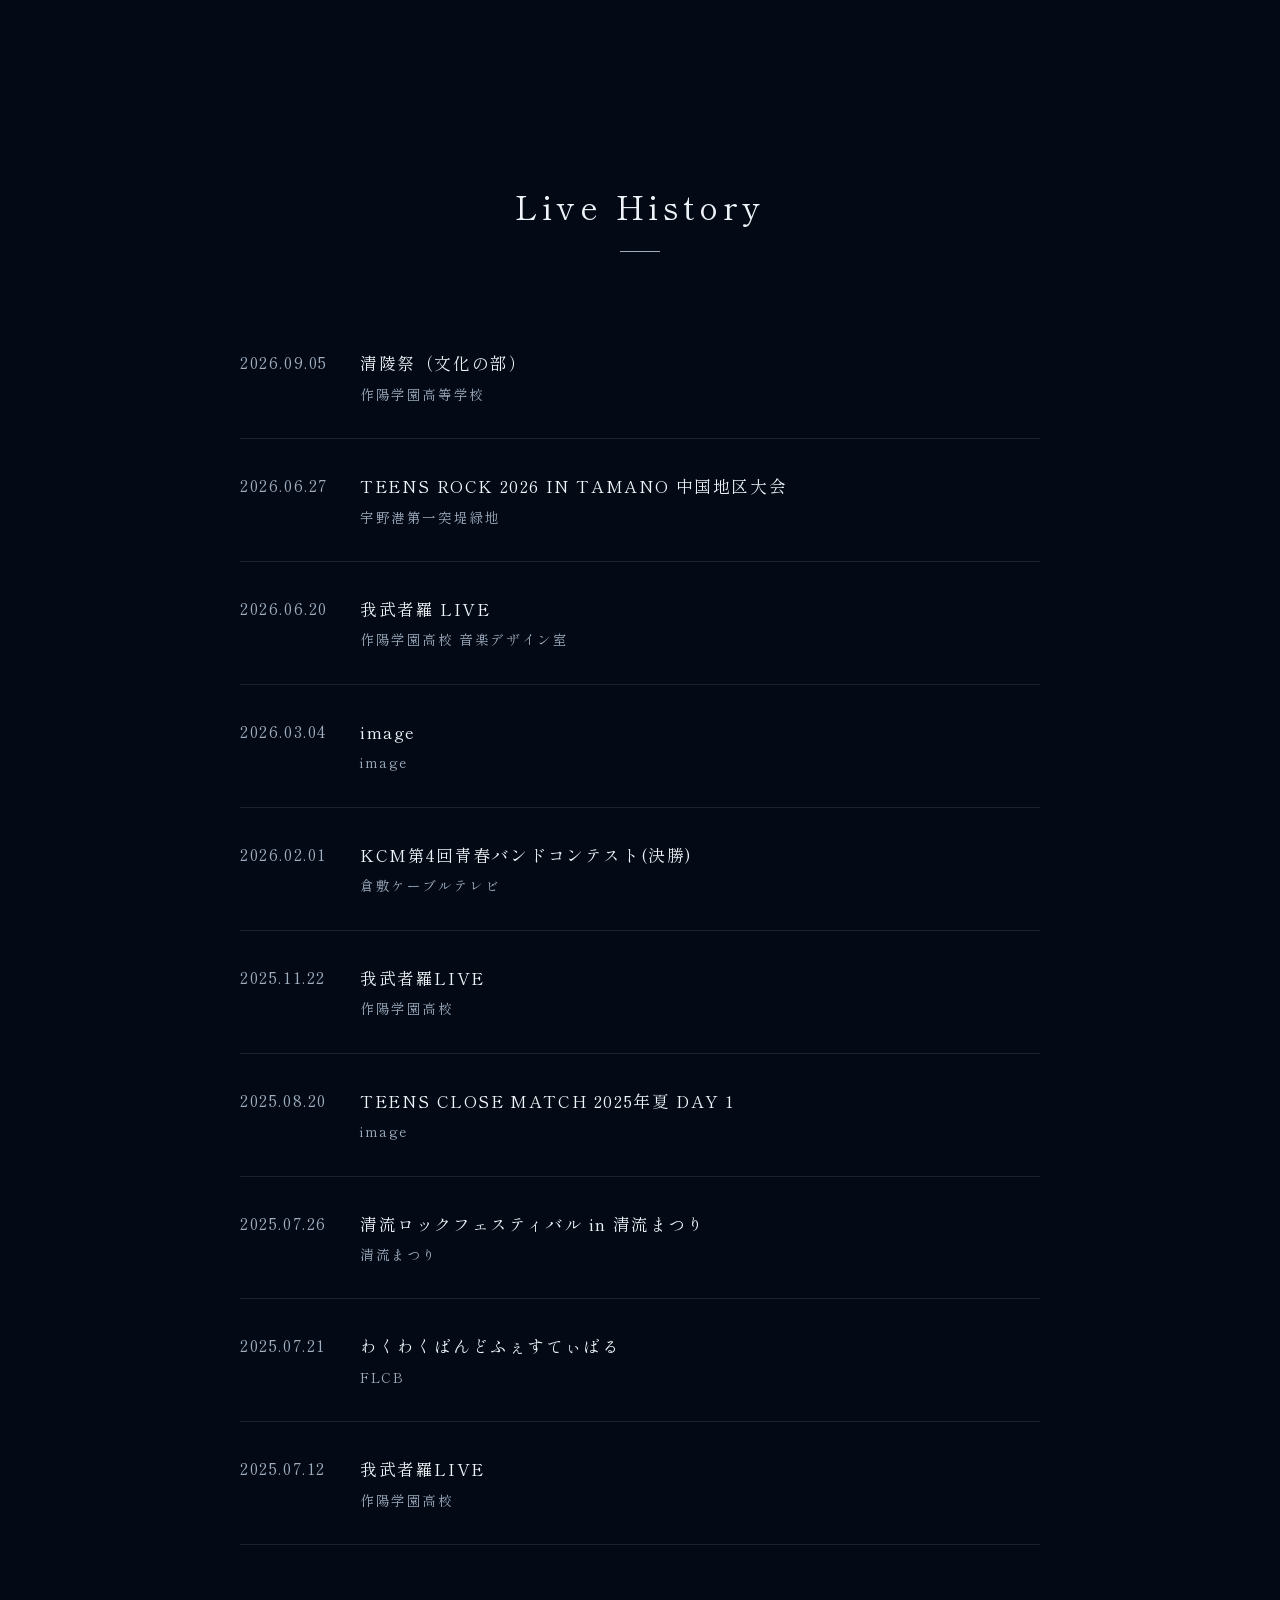
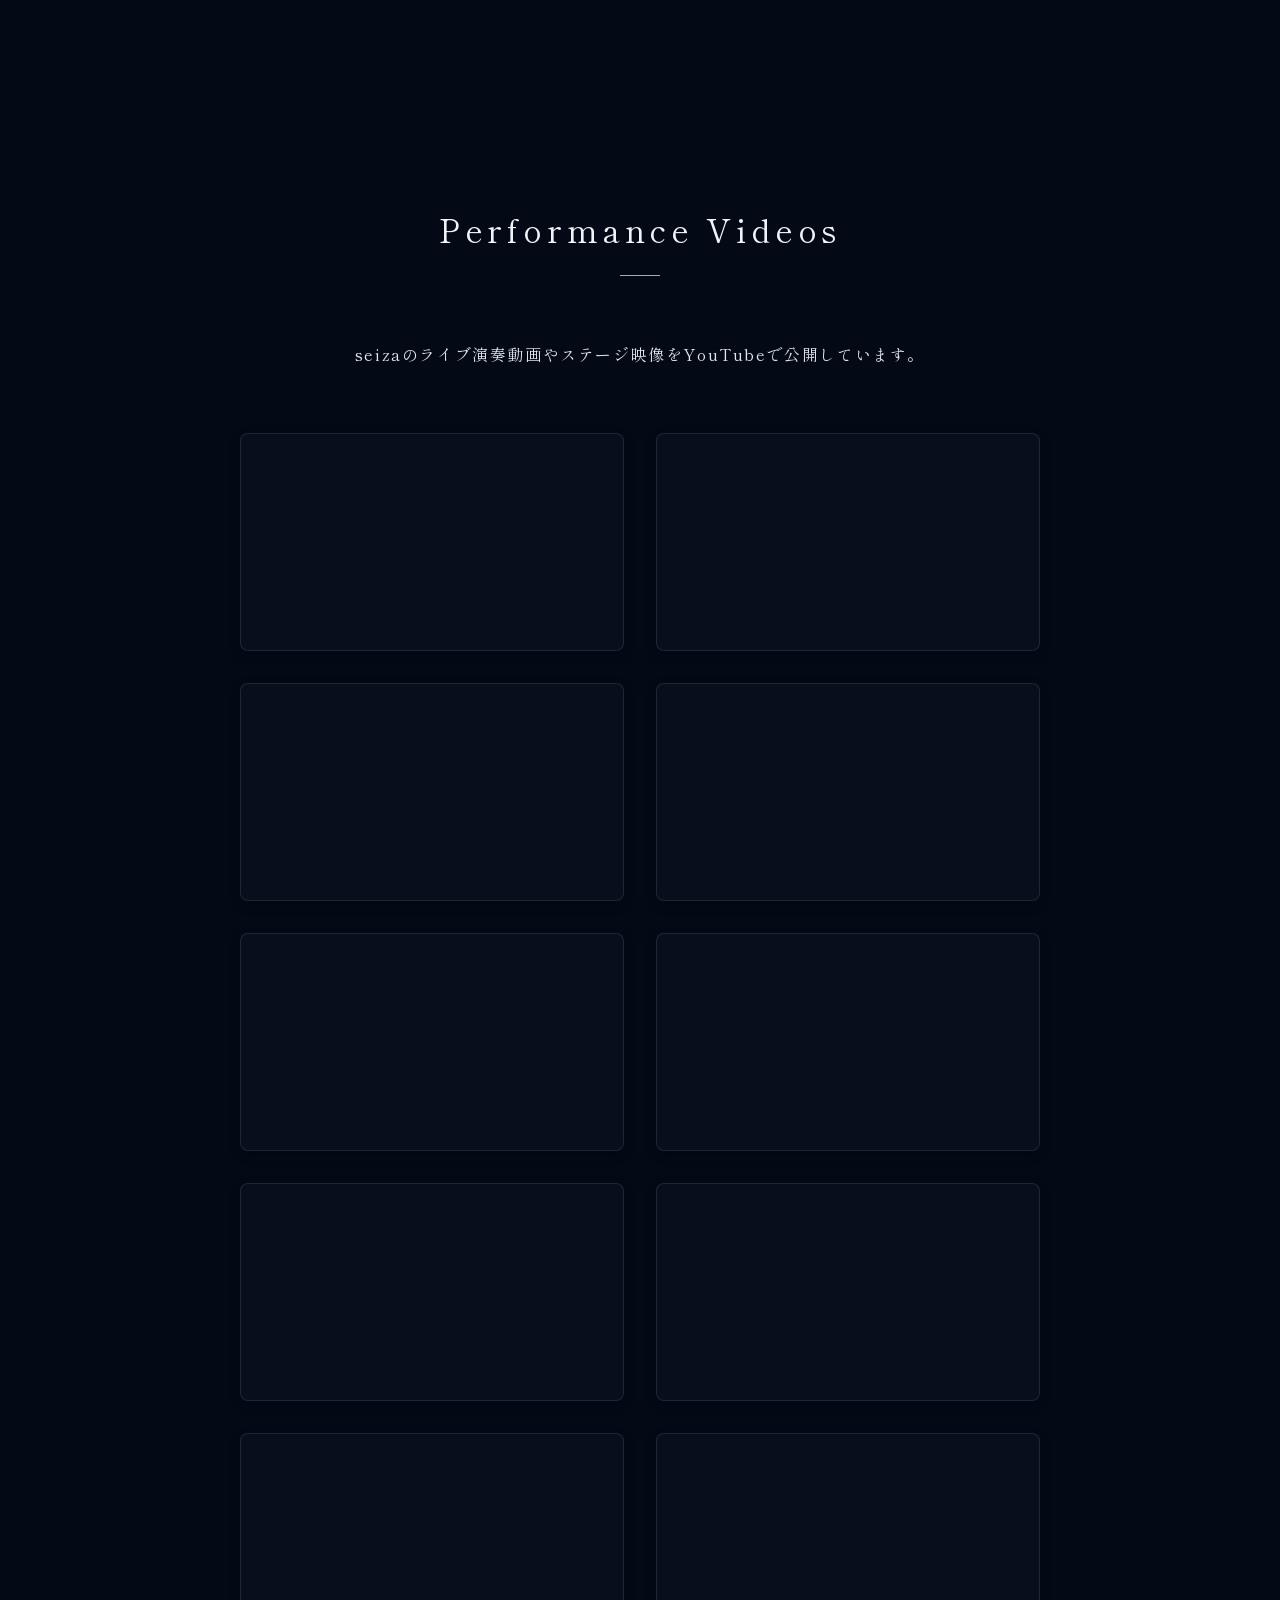
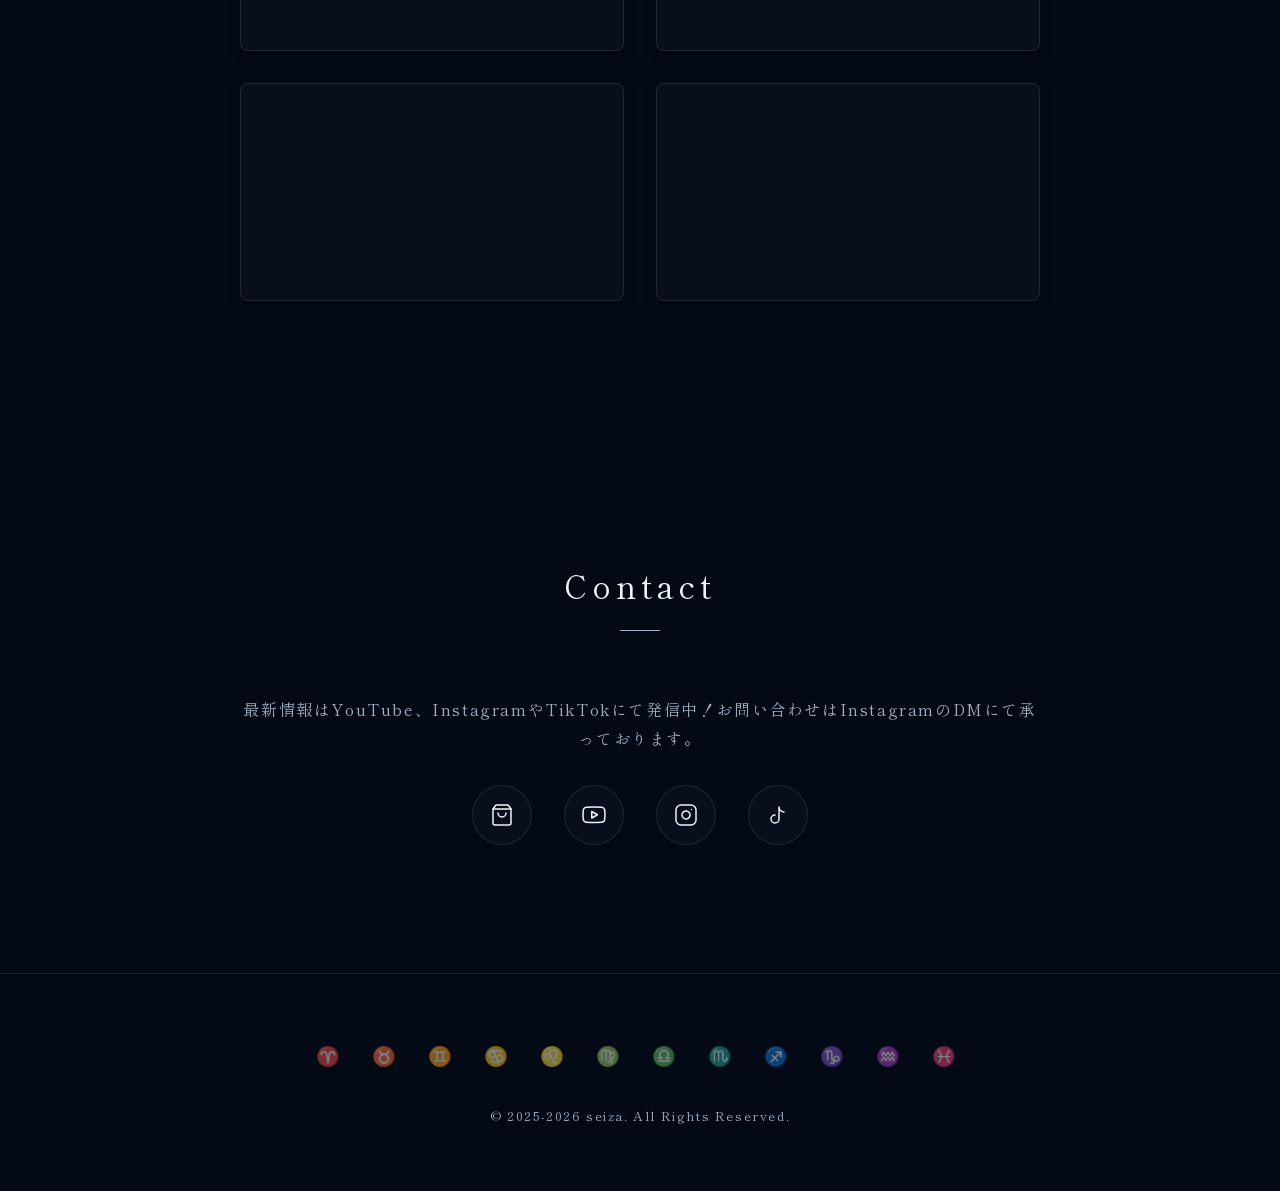
==== commit 5376f388: "Add live announcement for 2026.09.05, optimize performance lazy loading, add YouTube link" ====
--- a/index.html
+++ b/index.html
@@ -46,6 +46,7 @@
         { "@type": "OrganizationRole", "member": { "@type": "Person", "name": "三村 蛍南", "sameAs": "https://www.instagram.com/keinaaaaa_drum/" }, "roleName": "Drums" }
       ],
       "sameAs": [
+        "https://www.youtube.com/@seizaofficial",
         "https://www.instagram.com/seiza._official/",
         "https://www.tiktok.com/@seiiiiiza"
       ]
@@ -67,6 +68,7 @@
             <ul>
                 <li><a href="#top">Top</a></li>
                 <li><a href="#news">News</a></li>
+                <li><a href="#shop">Shop</a></li>
                 <li><a href="#biography">Biography</a></li>
                 <li><a href="#live">Live</a></li>
                 <li><a href="#videos">Videos</a></li>
@@ -84,6 +86,14 @@
                     <span class="visually-hidden">seiza（バンド）公式サイト</span>
                 </h1>
                 <p class="catchphrase">岡山・作陽学園高校発のバンド seiza<br>自分たちなりの世界観を大事に、かけがえのない一瞬を鳴らす。</p>
+                <div class="hero-actions">
+                    <a href="https://seiza-official.booth.pm/" target="_blank" rel="noopener noreferrer" class="hero-shop-btn">
+                        <span class="badge-new">NEW</span>
+                        <svg viewBox="0 0 24 24" fill="none" stroke="currentColor" stroke-width="2" stroke-linecap="round" stroke-linejoin="round" width="16" height="16"><path d="M6 2L3 6v14a2 2 0 0 0 2 2h14a2 2 0 0 0 2-2V6l-3-4z"></path><line x1="3" y1="6" x2="21" y2="6"></line><path d="M16 10a4 4 0 0 1-8 0"></path></svg>
+                        OFFICIAL SHOP
+                        <svg viewBox="0 0 24 24" fill="none" stroke="currentColor" stroke-width="2" stroke-linecap="round" stroke-linejoin="round" width="12" height="12"><line x1="7" y1="17" x2="17" y2="7"></line><polyline points="7 7 17 7 17 17"></polyline></svg>
+                    </a>
+                </div>
             </div>
             <div class="scroll-indicator">Scroll</div>
         </section>
@@ -92,6 +102,35 @@
             <div class="container fade-in">
                 <h2 class="section-title">News</h2>
                 <ul class="news-list">
+                    <li class="news-featured">
+                        <time datetime="2026-08-29">2026.08.29</time>
+                        <p class="news-title-highlight"><span class="badge-tag" style="background: rgba(230, 57, 70, 0.3); border-color: rgba(230, 57, 70, 0.5);">LIVE</span> 2026.09.05 作陽学園高等学校 文化祭「清陵祭」出演決定！</p>
+                        <div class="news-detail">
+                            いつも応援ありがとうございます！<br>
+                            この度、作陽学園高等学校の文化祭「清陵祭」に出演することが決定しました！<br><br>
+                            2曲だけの短い時間にはなりますが、最高のステージをお届けできるようメンバー一同気合いを入れて練習中です。<br>
+                            ぜひ会場で一緒に盛り上がりましょう！たくさんのご来場をお待ちしています！<br><br>
+                            <strong>■ 出演概要</strong><br>
+                            ・<strong>イベント名:</strong> 清陵祭（文化の部）<br>
+                            ・<strong>日程:</strong> 2026年9月5日（土）<br>
+                            ・<strong>時間:</strong> 10:00〜14:00（予定）<br>
+                            ・<strong>場所:</strong> 作陽学園高等学校（岡山県倉敷市玉島八島1541-1）<br>
+                            <img src="news_20260905.jpg" alt="作陽学園高等学校 文化祭「清陵祭」ライブ出演のお知らせ" class="news-img">
+                        </div>
+                    </li>
+                    <li>
+                        <time datetime="2026-08-29">2026.08.29</time>
+                        <p class="news-title-highlight"><span class="badge-tag">SHOP</span> seiza 公式オフィシャルショップ（BOOTH）開設のお知らせ</p>
+                        <div class="news-detail">
+                            seiza公式オフィシャルショップがBOOTHにてオープンいたしました！<br>
+                            オリジナルグッズやアイテムを販売中ですので、ぜひご覧ください！<br><br>
+                            <a href="https://seiza-official.booth.pm/" target="_blank" rel="noopener noreferrer" class="shop-post-link">
+                                <svg viewBox="0 0 24 24" fill="none" stroke="currentColor" stroke-width="2" stroke-linecap="round" stroke-linejoin="round" width="16" height="16"><path d="M6 2L3 6v14a2 2 0 0 0 2 2h14a2 2 0 0 0 2-2V6l-3-4z"></path><line x1="3" y1="6" x2="21" y2="6"></line><path d="M16 10a4 4 0 0 1-8 0"></path></svg>
+                                seiza Official Shop (BOOTH) を見る
+                                <svg viewBox="0 0 24 24" fill="none" stroke="currentColor" stroke-width="2" stroke-linecap="round" stroke-linejoin="round" width="14" height="14"><line x1="7" y1="17" x2="17" y2="7"></line><polyline points="7 7 17 7 17 17"></polyline></svg>
+                            </a>
+                        </div>
+                    </li>
                     <li>
                         <time datetime="2026-06-28">2026.06.28</time>
                         <p>2026.06.27 「玉野TEENS ROCK」のライブ映像を公開しました！</p>
@@ -177,6 +216,25 @@
                         </div>
                     </li>
                 </ul>
+            </div>
+        </section>
+
+        <section id="shop" class="section">
+            <div class="container fade-in text-center">
+                <h2 class="section-title">Official Shop</h2>
+                <div class="shop-card">
+                    <div class="shop-card-badge">BOOTH</div>
+                    <h3 class="shop-card-title">seiza Official Shop</h3>
+                    <p class="shop-card-desc">
+                        seizaのオフィシャルグッズ・オリジナルアイテムを販売する公式ショップです。<br>
+                        最新グッズやアイテムをBOOTHにて展開中！
+                    </p>
+                    <a href="https://seiza-official.booth.pm/" target="_blank" rel="noopener noreferrer" class="shop-cta-btn">
+                        <svg viewBox="0 0 24 24" fill="none" stroke="currentColor" stroke-width="2" stroke-linecap="round" stroke-linejoin="round" width="20" height="20"><path d="M6 2L3 6v14a2 2 0 0 0 2 2h14a2 2 0 0 0 2-2V6l-3-4z"></path><line x1="3" y1="6" x2="21" y2="6"></line><path d="M16 10a4 4 0 0 1-8 0"></path></svg>
+                        <span>BOOTH公式ショップへ飛ぶ</span>
+                        <svg viewBox="0 0 24 24" fill="none" stroke="currentColor" stroke-width="2" stroke-linecap="round" stroke-linejoin="round" width="16" height="16" class="external-icon"><line x1="7" y1="17" x2="17" y2="7"></line><polyline points="7 7 17 7 17 17"></polyline></svg>
+                    </a>
+                </div>
             </div>
         </section>
 
@@ -231,12 +289,11 @@
                             </div>
                             <div class="instagram-videos-grid">
                                 <div class="instagram-video-item">
-                                    <iframe src="https://www.tiktok.com/embed/v2/7630766469126573332" scrolling="no" allowtransparency="true" allowfullscreen="true" frameborder="0"></iframe>
-                                </div>
-                                <div class="instagram-video-item">
-                                    <iframe src="https://www.tiktok.com/embed/v2/7629682443834051860" scrolling="no" allowtransparency="true" allowfullscreen="true" frameborder="0"></iframe>
-                                </div>
-
+                                    <iframe src="about:blank" data-src="https://www.tiktok.com/embed/v2/7630766469126573332" loading="lazy" scrolling="no" allowtransparency="true" allowfullscreen="true" frameborder="0"></iframe>
+                                </div>
+                                <div class="instagram-video-item">
+                                    <iframe src="about:blank" data-src="https://www.tiktok.com/embed/v2/7629682443834051860" loading="lazy" scrolling="no" allowtransparency="true" allowfullscreen="true" frameborder="0"></iframe>
+                                </div>
                             </div>
                         </div>
 
@@ -334,6 +391,13 @@
                 <h2 class="section-title">Live History</h2>
                 <ul class="live-list">
                     <li>
+                        <div class="live-date">2026.09.05</div>
+                        <div class="live-info">
+                            <div class="live-title">清陵祭（文化の部）</div>
+                            <div class="live-description">作陽学園高等学校</div>
+                        </div>
+                    </li>
+                    <li>
                         <div class="live-date">2026.06.27</div>
                         <div class="live-info">
                             <div class="live-title">TEENS ROCK 2026 IN TAMANO 中国地区大会</div>
@@ -406,51 +470,51 @@
                 <p class="section-lead">seizaのライブ演奏動画やステージ映像をYouTubeで公開しています。</p>
                 <div class="video-grid">
                     <div class="video-wrapper"><iframe src="https://www.youtube.com/embed/fxrosiUBxY8"
-                            title="YouTube video player" frameborder="0"
+                            title="YouTube video player" frameborder="0" loading="lazy"
                             allow="accelerometer; autoplay; clipboard-write; encrypted-media; gyroscope; picture-in-picture; web-share"
                             allowfullscreen></iframe></div>
                     <div class="video-wrapper"><iframe src="https://www.youtube.com/embed/B4Ocl-1M-_4"
-                            title="YouTube video player" frameborder="0"
+                            title="YouTube video player" frameborder="0" loading="lazy"
                             allow="accelerometer; autoplay; clipboard-write; encrypted-media; gyroscope; picture-in-picture; web-share"
                             allowfullscreen></iframe></div>
                     <div class="video-wrapper"><iframe src="https://www.youtube.com/embed/lWPsFKqdSz4"
-                            title="YouTube video player" frameborder="0"
+                            title="YouTube video player" frameborder="0" loading="lazy"
                             allow="accelerometer; autoplay; clipboard-write; encrypted-media; gyroscope; picture-in-picture; web-share"
                             allowfullscreen></iframe></div>
                     <div class="video-wrapper"><iframe src="https://www.youtube.com/embed/8JQwOiUO1Ys"
-                            title="YouTube video player" frameborder="0"
+                            title="YouTube video player" frameborder="0" loading="lazy"
                             allow="accelerometer; autoplay; clipboard-write; encrypted-media; gyroscope; picture-in-picture; web-share"
                             allowfullscreen></iframe></div>
                     <div class="video-wrapper"><iframe src="https://www.youtube.com/embed/Flq7sFA3u4E"
-                            title="YouTube video player" frameborder="0"
+                            title="YouTube video player" frameborder="0" loading="lazy"
                             allow="accelerometer; autoplay; clipboard-write; encrypted-media; gyroscope; picture-in-picture; web-share"
                             allowfullscreen></iframe></div>
                     <div class="video-wrapper"><iframe src="https://www.youtube.com/embed/7QaFYSrmAPQ"
-                            title="YouTube video player" frameborder="0"
+                            title="YouTube video player" frameborder="0" loading="lazy"
                             allow="accelerometer; autoplay; clipboard-write; encrypted-media; gyroscope; picture-in-picture; web-share"
                             allowfullscreen></iframe></div>
                     <div class="video-wrapper"><iframe src="https://www.youtube.com/embed/iz98Ai_HLBA"
-                            title="YouTube video player" frameborder="0"
+                            title="YouTube video player" frameborder="0" loading="lazy"
                             allow="accelerometer; autoplay; clipboard-write; encrypted-media; gyroscope; picture-in-picture; web-share"
                             allowfullscreen></iframe></div>
                     <div class="video-wrapper"><iframe src="https://www.youtube.com/embed/VIWcD3iXuMU"
-                            title="YouTube video player" frameborder="0"
+                            title="YouTube video player" frameborder="0" loading="lazy"
                             allow="accelerometer; autoplay; clipboard-write; encrypted-media; gyroscope; picture-in-picture; web-share"
                             allowfullscreen></iframe></div>
                     <div class="video-wrapper"><iframe src="https://www.youtube.com/embed/URrYErilSCw"
-                            title="YouTube video player" frameborder="0"
+                            title="YouTube video player" frameborder="0" loading="lazy"
                             allow="accelerometer; autoplay; clipboard-write; encrypted-media; gyroscope; picture-in-picture; web-share"
                             allowfullscreen></iframe></div>
                     <div class="video-wrapper"><iframe src="https://www.youtube.com/embed/-nda8E3nIoE"
-                            title="YouTube video player" frameborder="0"
+                            title="YouTube video player" frameborder="0" loading="lazy"
                             allow="accelerometer; autoplay; clipboard-write; encrypted-media; gyroscope; picture-in-picture; web-share"
                             allowfullscreen></iframe></div>
                     <div class="video-wrapper"><iframe src="https://www.youtube.com/embed/l7RstTTERI0"
-                            title="YouTube video player" frameborder="0"
+                            title="YouTube video player" frameborder="0" loading="lazy"
                             allow="accelerometer; autoplay; clipboard-write; encrypted-media; gyroscope; picture-in-picture; web-share"
                             allowfullscreen></iframe></div>
                     <div class="video-wrapper"><iframe src="https://www.youtube.com/embed/dDuUPUArfxw"
-                            title="YouTube video player" frameborder="0"
+                            title="YouTube video player" frameborder="0" loading="lazy"
                             allow="accelerometer; autoplay; clipboard-write; encrypted-media; gyroscope; picture-in-picture; web-share"
                             allowfullscreen></iframe></div>
                 </div>
@@ -460,10 +524,27 @@
         <section id="contact" class="section">
             <div class="container fade-in text-center">
                 <h2 class="section-title">Contact</h2>
-                <p class="contact-desc">最新情報はInstagramやTikTokにて発信中！お問い合わせはInstagramのDMにて承っております。</p>
+                <p class="contact-desc">最新情報はYouTube、InstagramやTikTokにて発信中！お問い合わせはInstagramのDMにて承っております。</p>
                 <div class="contact-links">
+                    <a href="https://seiza-official.booth.pm/" target="_blank" rel="noopener noreferrer"
+                        class="contact-icon shop-icon" aria-label="Official Shop (BOOTH)" title="seiza Official Shop (BOOTH)">
+                        <svg viewBox="0 0 24 24" fill="none" stroke="currentColor" stroke-width="1.5"
+                            stroke-linecap="round" stroke-linejoin="round">
+                            <path d="M6 2L3 6v14a2 2 0 0 0 2 2h14a2 2 0 0 0 2-2V6l-3-4z"></path>
+                            <line x1="3" y1="6" x2="21" y2="6"></line>
+                            <path d="M16 10a4 4 0 0 1-8 0"></path>
+                        </svg>
+                    </a>
+                    <a href="https://www.youtube.com/@seizaofficial" target="_blank" rel="noopener noreferrer"
+                        class="contact-icon" aria-label="YouTube" title="YouTube">
+                        <svg viewBox="0 0 24 24" fill="none" stroke="currentColor" stroke-width="1.5"
+                            stroke-linecap="round" stroke-linejoin="round">
+                            <path d="M22.54 6.42a2.78 2.78 0 0 0-1.94-2C18.88 4 12 4 12 4s-6.88 0-8.6.46a2.78 2.78 0 0 0-1.94 2A29 29 0 0 0 1 11.75a29 29 0 0 0 .46 5.33A2.78 2.78 0 0 0 3.4 19c1.72.46 8.6.46 8.6.46s6.88 0 8.6-.46a2.78 2.78 0 0 0 1.94-2 29 29 0 0 0 .46-5.25 29 29 0 0 0-.46-5.33z"></path>
+                            <polygon points="9.75 15.02 15.5 11.75 9.75 8.48 9.75 15.02"></polygon>
+                        </svg>
+                    </a>
                     <a href="https://www.instagram.com/seiza._official/" target="_blank" rel="noopener noreferrer"
-                        class="contact-icon" aria-label="Instagram">
+                        class="contact-icon" aria-label="Instagram" title="Instagram">
                         <svg viewBox="0 0 24 24" fill="none" stroke="currentColor" stroke-width="1.5"
                             stroke-linecap="round" stroke-linejoin="round">
                             <rect x="2" y="2" width="20" height="20" rx="5" ry="5"></rect>
@@ -472,7 +553,7 @@
                         </svg>
                     </a>
                     <a href="https://www.tiktok.com/@seiiiiiza" target="_blank" rel="noopener noreferrer"
-                        class="contact-icon" aria-label="TikTok">
+                        class="contact-icon" aria-label="TikTok" title="TikTok">
                         <svg viewBox="0 0 24 24" fill="none" stroke="currentColor" stroke-width="1.5"
                             stroke-linecap="round" stroke-linejoin="round">
                             <path d="M9 12a4 4 0 1 0 4 4V4a5 5 0 0 0 5 5"></path>
--- a/style.css
+++ b/style.css
@@ -673,3 +673,205 @@
         height: 450px !important;
     }
 }
+
+/* ==========================================
+   Shop UI Styles
+   ========================================== */
+
+/* Hero Shop Button */
+.hero-actions {
+    margin-top: var(--spacing-md);
+    display: flex;
+    justify-content: center;
+}
+
+.hero-shop-btn {
+    display: inline-flex;
+    align-items: center;
+    gap: 0.6rem;
+    padding: 0.6rem 1.4rem;
+    font-size: 0.85rem;
+    font-family: var(--font-mincho);
+    letter-spacing: 0.12em;
+    color: var(--color-text);
+    background: rgba(255, 255, 255, 0.07);
+    border: 1px solid rgba(255, 255, 255, 0.2);
+    border-radius: 30px;
+    backdrop-filter: blur(8px);
+    -webkit-backdrop-filter: blur(8px);
+    transition: all 0.3s cubic-bezier(0.16, 1, 0.3, 1);
+    box-shadow: 0 4px 20px rgba(0, 0, 0, 0.3);
+    position: relative;
+    overflow: hidden;
+}
+
+.hero-shop-btn:hover {
+    background: rgba(255, 255, 255, 0.16);
+    border-color: rgba(255, 255, 255, 0.4);
+    transform: translateY(-2px);
+    box-shadow: 0 6px 24px rgba(255, 255, 255, 0.15);
+    opacity: 1;
+}
+
+.badge-new {
+    font-size: 0.65rem;
+    font-weight: 600;
+    letter-spacing: 0.05em;
+    padding: 0.15rem 0.45rem;
+    background: linear-gradient(135deg, #e2e8f0 0%, #94a3b8 100%);
+    color: #030a16;
+    border-radius: 10px;
+    line-height: 1;
+}
+
+/* News Section Shop Highlights */
+.badge-tag {
+    display: inline-block;
+    font-size: 0.7rem;
+    font-weight: 600;
+    letter-spacing: 0.08em;
+    padding: 0.15rem 0.5rem;
+    background: rgba(255, 255, 255, 0.12);
+    border: 1px solid rgba(255, 255, 255, 0.25);
+    border-radius: 4px;
+    margin-right: 0.5rem;
+    color: var(--color-text);
+    vertical-align: middle;
+}
+
+.news-featured {
+    border-left: 3px solid rgba(255, 255, 255, 0.6) !important;
+    background: rgba(255, 255, 255, 0.02);
+    padding-left: var(--spacing-sm);
+}
+
+.news-title-highlight {
+    font-weight: 600;
+}
+
+.shop-post-link {
+    display: inline-flex;
+    align-items: center;
+    gap: 0.5rem;
+    padding: 0.5rem 1.1rem;
+    font-size: 0.85rem;
+    color: var(--color-text);
+    background: rgba(255, 255, 255, 0.08);
+    border: 1px solid rgba(255, 255, 255, 0.2);
+    border-radius: 6px;
+    transition: all 0.3s ease;
+    margin-top: 0.5rem;
+}
+
+.shop-post-link:hover {
+    background: rgba(255, 255, 255, 0.18);
+    border-color: rgba(255, 255, 255, 0.4);
+    opacity: 1;
+    transform: translateX(2px);
+}
+
+/* Shop Section (#shop) */
+#shop {
+    position: relative;
+    padding: var(--spacing-lg) 0;
+}
+
+.shop-card {
+    max-width: 650px;
+    margin: 0 auto;
+    padding: var(--spacing-lg) var(--spacing-md);
+    background: var(--color-glass);
+    border: 1px solid var(--color-glass-border);
+    border-radius: 16px;
+    backdrop-filter: blur(12px);
+    -webkit-backdrop-filter: blur(12px);
+    box-shadow: 0 10px 40px rgba(0, 0, 0, 0.4);
+    position: relative;
+    transition: transform 0.3s ease, border-color 0.3s ease, box-shadow 0.3s ease;
+}
+
+.shop-card:hover {
+    border-color: rgba(255, 255, 255, 0.25);
+    box-shadow: 0 12px 48px rgba(0, 0, 0, 0.5), 0 0 25px rgba(255, 255, 255, 0.05);
+}
+
+.shop-card-badge {
+    display: inline-block;
+    font-size: 0.75rem;
+    letter-spacing: 0.2em;
+    text-transform: uppercase;
+    color: var(--color-text-muted);
+    border: 1px solid rgba(255, 255, 255, 0.15);
+    padding: 0.2rem 0.8rem;
+    border-radius: 20px;
+    margin-bottom: var(--spacing-sm);
+}
+
+.shop-card-title {
+    font-size: 1.6rem;
+    font-weight: 500;
+    letter-spacing: 0.1em;
+    margin-bottom: var(--spacing-sm);
+    color: var(--color-text);
+}
+
+.shop-card-desc {
+    font-size: 0.95rem;
+    color: var(--color-text-muted);
+    line-height: 1.8;
+    margin-bottom: var(--spacing-md);
+}
+
+.shop-cta-btn {
+    display: inline-flex;
+    align-items: center;
+    justify-content: center;
+    gap: 0.75rem;
+    padding: 0.9rem 2.2rem;
+    font-size: 1rem;
+    font-family: var(--font-mincho);
+    letter-spacing: 0.12em;
+    color: #030a16;
+    background: linear-gradient(135deg, #ffffff 0%, #cbd5e1 100%);
+    border: none;
+    border-radius: 30px;
+    font-weight: 600;
+    transition: all 0.3s cubic-bezier(0.16, 1, 0.3, 1);
+    box-shadow: 0 4px 20px rgba(255, 255, 255, 0.15);
+    text-decoration: none;
+}
+
+.shop-cta-btn:hover {
+    background: linear-gradient(135deg, #ffffff 0%, #f1f5f9 100%);
+    transform: translateY(-3px) scale(1.02);
+    box-shadow: 0 8px 30px rgba(255, 255, 255, 0.3);
+    opacity: 1;
+}
+
+.shop-cta-btn .external-icon {
+    transition: transform 0.3s ease;
+}
+
+.shop-cta-btn:hover .external-icon {
+    transform: translate(2px, -2px);
+}
+
+/* Contact Shop Icon Special Styling */
+.contact-icon.shop-icon:hover {
+    color: #f1f5f9;
+    border-color: rgba(255, 255, 255, 0.4);
+    box-shadow: 0 0 15px rgba(255, 255, 255, 0.2);
+}
+
+/* News Image Styling */
+.news-img {
+    max-width: 100%;
+    max-height: 480px;
+    object-fit: contain;
+    border-radius: 8px;
+    margin-top: 1rem;
+    border: 1px solid rgba(255, 255, 255, 0.15);
+    display: block;
+}
+
+
